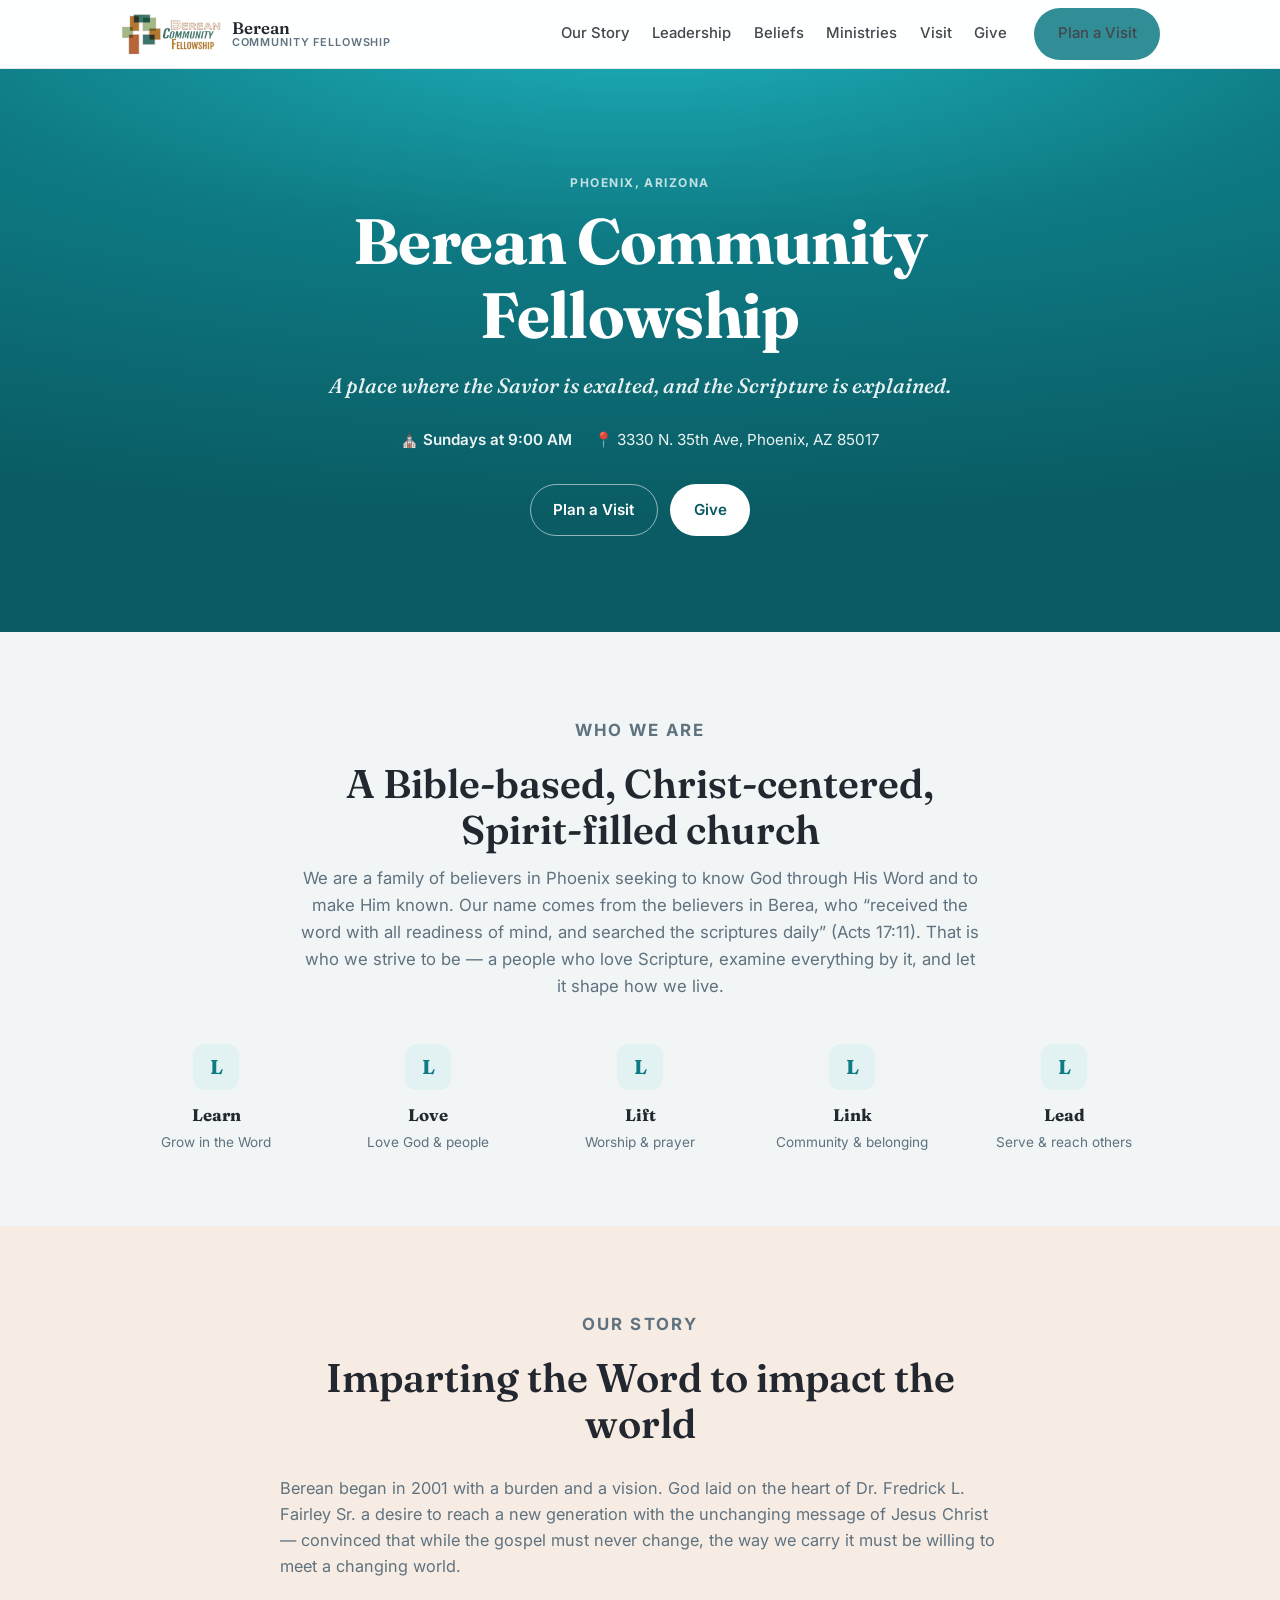
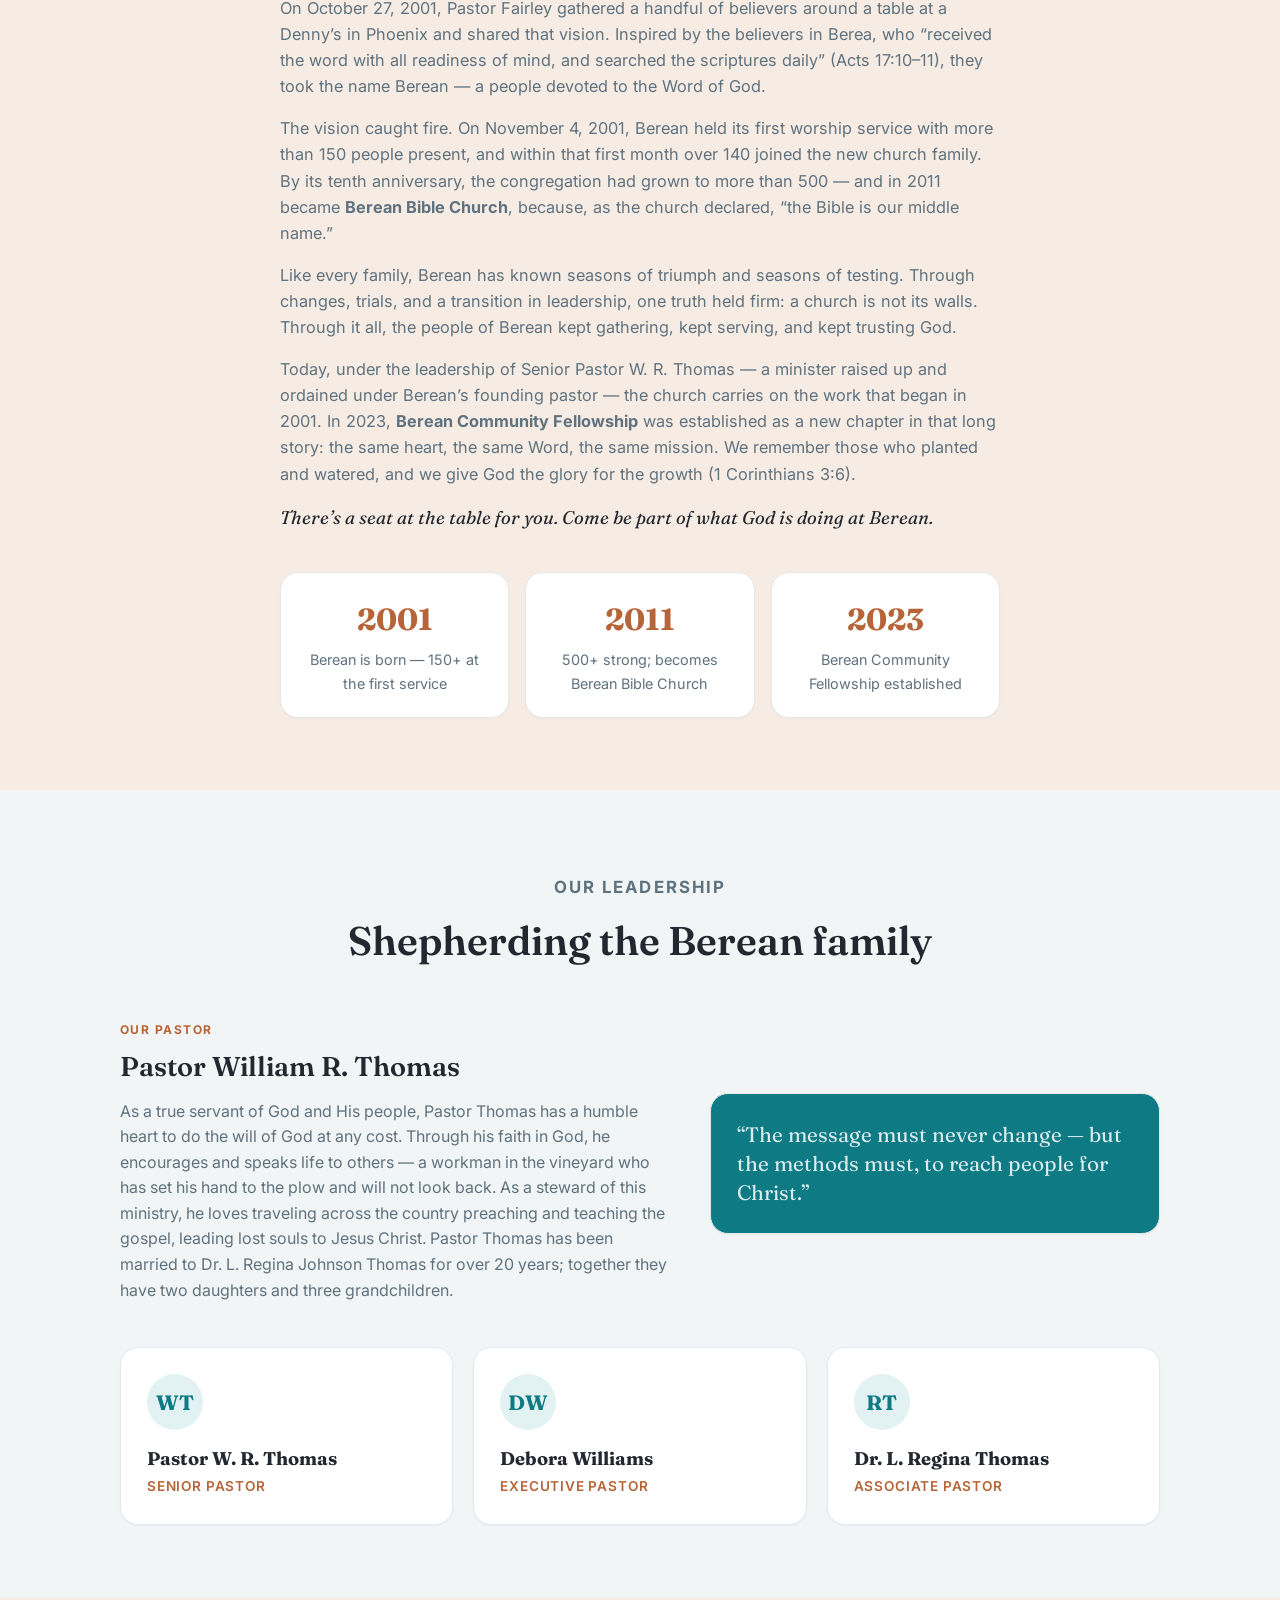
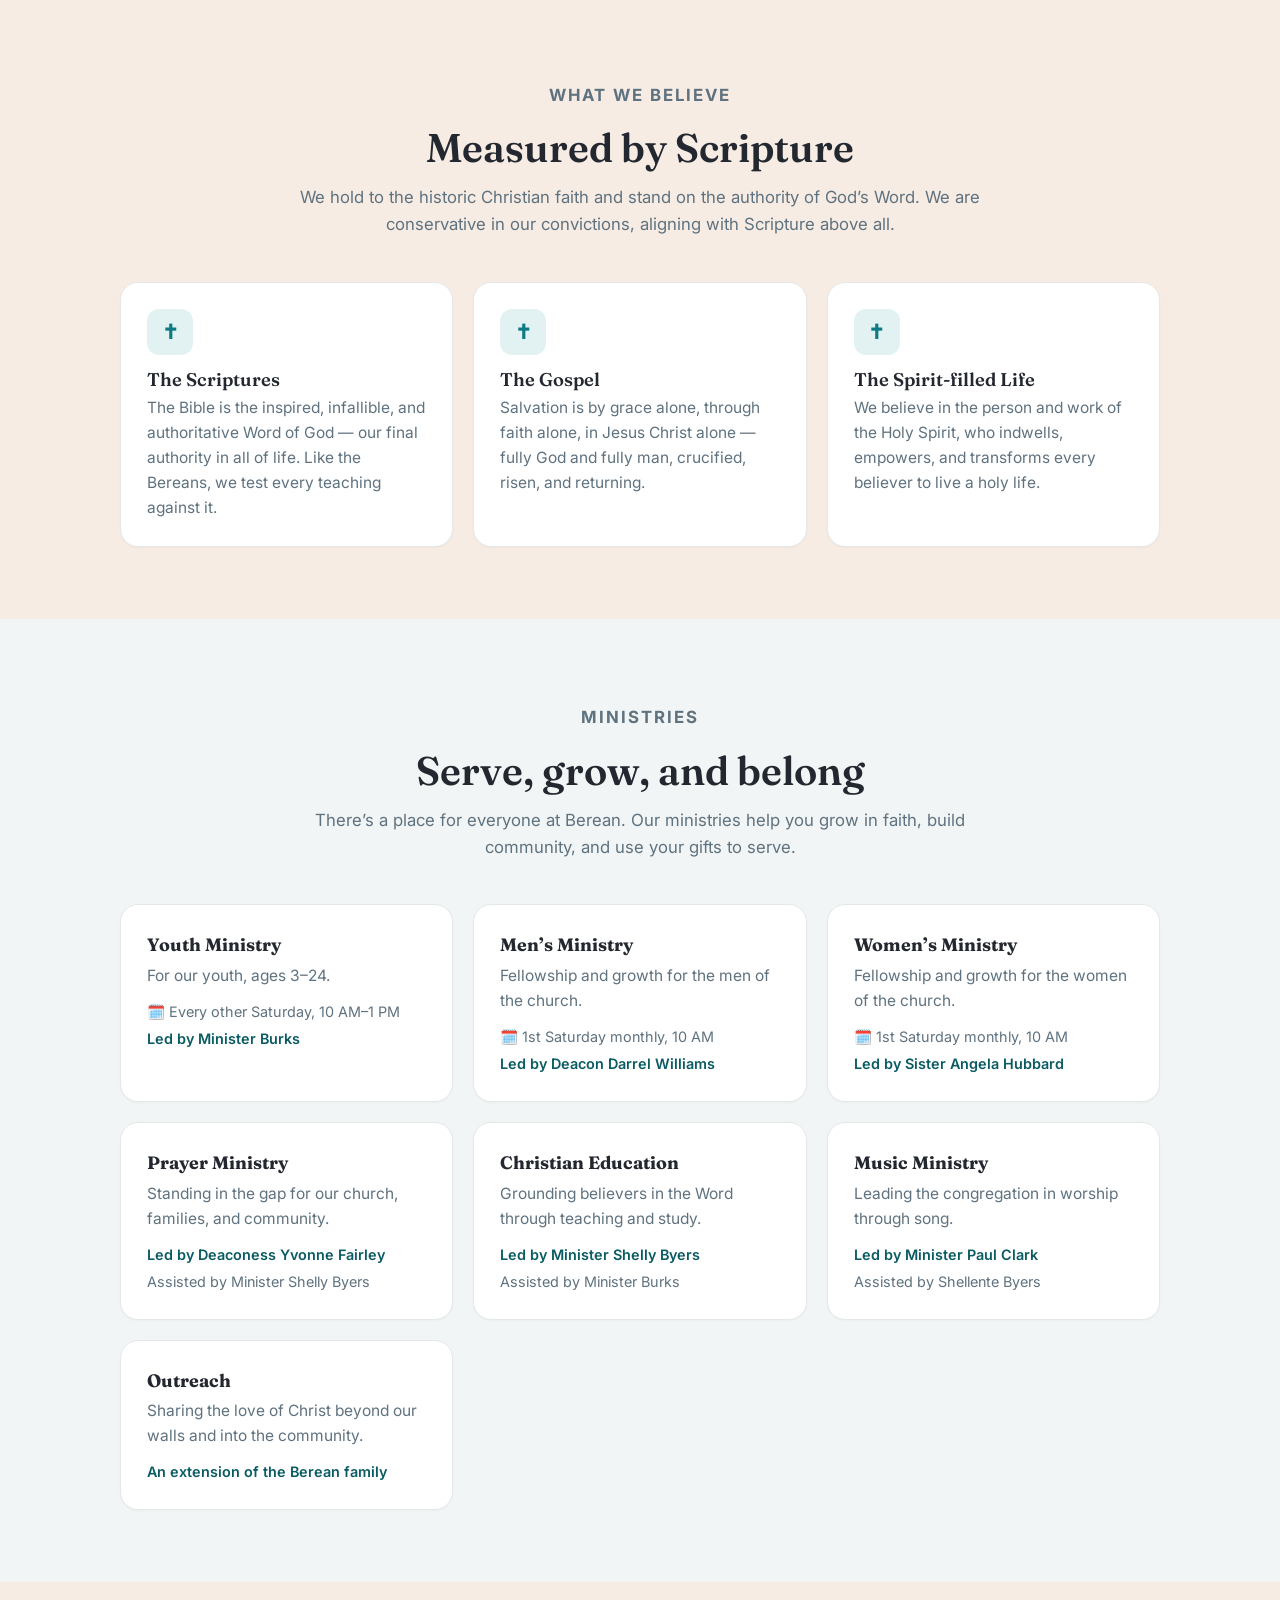
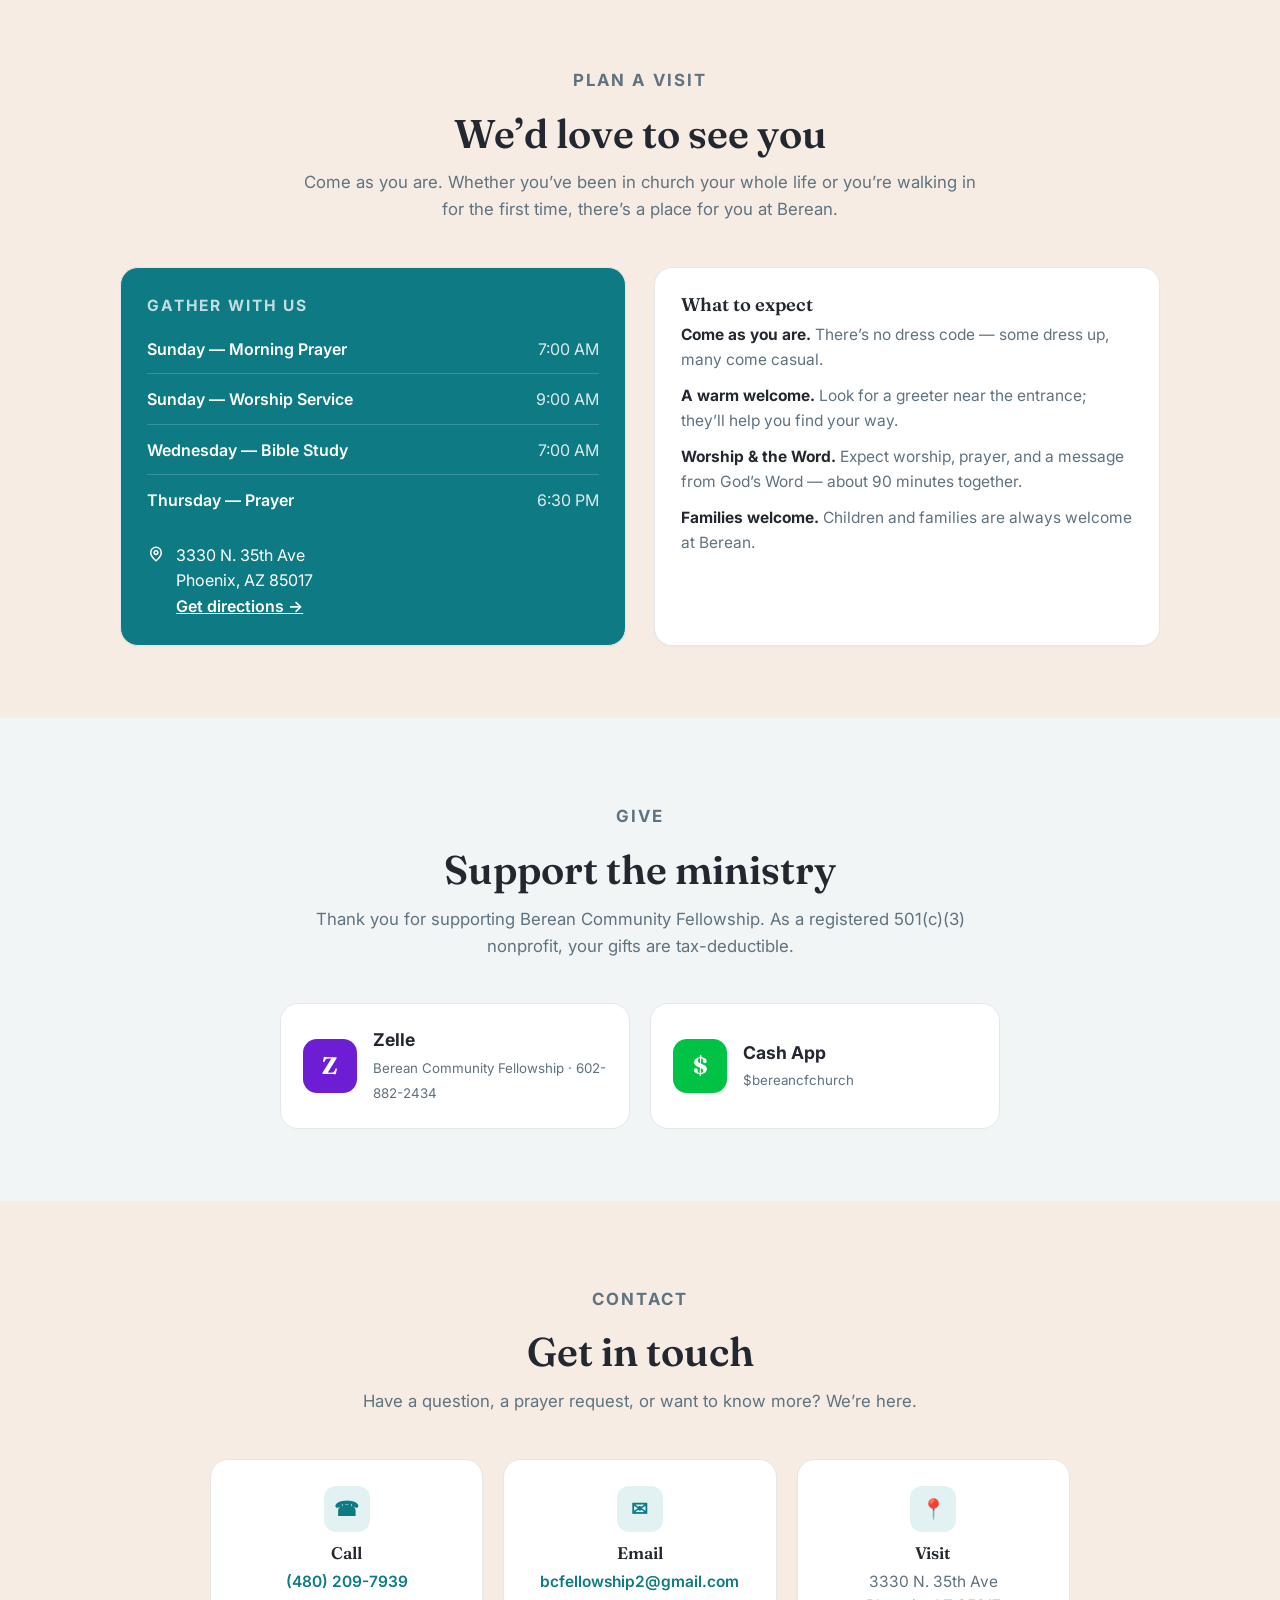
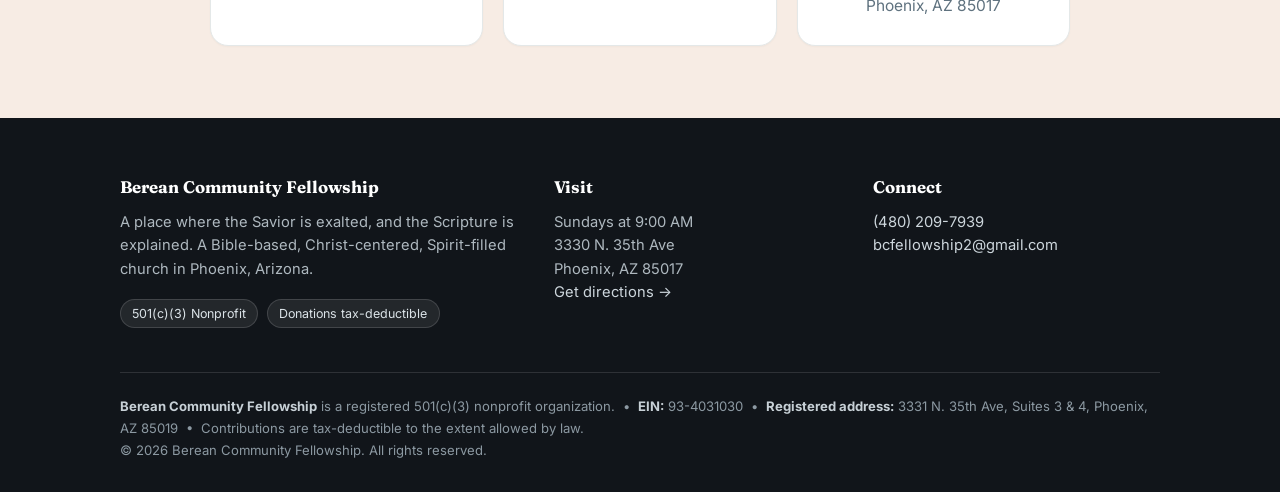
==== index.html @ b94c0850 "Rewrite Our Story: milestone-driven, invitational history (2001 founding, growth, name journey, 2023" ====
<!doctype html>
<html lang="en">
<head>
<meta charset="utf-8" />
<meta name="viewport" content="width=device-width, initial-scale=1" />
<title>Berean Community Fellowship | Phoenix, AZ</title>
<meta name="description" content="Berean Community Fellowship is a Bible-based, Christ-centered, Spirit-filled church in Phoenix, Arizona. Join us Sunday mornings at 9:00 AM — a place where the Savior is exalted and the Scripture is explained." />
<meta property="og:title" content="Berean Community Fellowship" />
<meta property="og:description" content="A Bible-based, Christ-centered, Spirit-filled church in Phoenix, Arizona. Sundays at 9:00 AM." />
<meta property="og:type" content="website" />
<meta property="og:url" content="https://bcfcphx.org/" />
<link rel="icon" href="assets/berean-logo.jpg" />
<link rel="apple-touch-icon" href="assets/berean-logo.jpg" />
<link rel="preconnect" href="https://fonts.googleapis.com" />
<link rel="preconnect" href="https://fonts.gstatic.com" crossorigin />
<link href="https://fonts.googleapis.com/css2?family=Fraunces:opsz,wght@9..144,500;9..144,600;9..144,700&family=Inter:wght@400;500;600;700&display=swap" rel="stylesheet" />
<style>
  :root{
    --bg:#f2f5f5; --surface:#fff; --fg:#23272f; --muted:#5f727f; --border:#e4e8e8;
    --brand:#0e7a84; --brand-strong:#0a5b63; --brand-bright:#1eb2bb; --brand-soft:#e2f2f3;
    --accent:#b76438; --accent-soft:#f7ece4;
    --serif:'Fraunces',Georgia,'Times New Roman',serif;
    --sans:'Inter',system-ui,-apple-system,Segoe UI,Roboto,Helvetica,Arial,sans-serif;
  }
  *{box-sizing:border-box}
  html{scroll-behavior:smooth}
  body{margin:0;font-family:var(--sans);color:var(--fg);background:var(--bg);line-height:1.6;-webkit-font-smoothing:antialiased}
  img{max-width:100%;display:block}
  a{color:inherit}
  h1,h2,h3{font-family:var(--serif);font-weight:600;line-height:1.15;margin:0}
  .wrap{max-width:1080px;margin:0 auto;padding:0 20px}
  .section{padding:72px 0}
  .eyebrow{font-size:.75rem;font-weight:700;letter-spacing:.12em;text-transform:uppercase;color:var(--accent)}
  .btn{display:inline-flex;align-items:center;gap:.5rem;border-radius:999px;padding:.8rem 1.4rem;font-weight:600;font-size:.95rem;text-decoration:none;border:1px solid transparent;transition:.15s;cursor:pointer}
  .btn-primary{background:var(--brand);color:#fff}
  .btn-primary:hover{background:var(--brand-strong)}
  .btn-ghost{background:transparent;color:#fff;border-color:rgba(255,255,255,.55)}
  .btn-ghost:hover{background:rgba(255,255,255,.12)}
  .btn-outline{background:var(--surface);color:var(--fg);border-color:var(--border)}
  .btn-outline:hover{border-color:var(--brand)}

  /* Header */
  header.nav{position:sticky;top:0;z-index:50;background:rgba(255,255,255,.92);backdrop-filter:blur(10px);border-bottom:1px solid var(--border)}
  .nav-inner{display:flex;align-items:center;justify-content:space-between;height:68px}
  .brand{display:flex;align-items:center;gap:.65rem;text-decoration:none}
  .brand img{height:42px;width:auto;border-radius:6px}
  .brand b{font-family:var(--serif);font-size:1.05rem;color:var(--fg);font-weight:600;line-height:1.1}
  .brand span{display:block;font-size:.68rem;letter-spacing:.08em;text-transform:uppercase;color:var(--muted);font-family:var(--sans);font-weight:600}
  nav.links{display:flex;align-items:center;gap:1.4rem}
  nav.links a{text-decoration:none;font-weight:500;font-size:.93rem;color:var(--fg);opacity:.85}
  nav.links a:hover{opacity:1;color:var(--brand)}
  .nav-cta{margin-left:.3rem}
  .burger{display:none;background:none;border:0;cursor:pointer;padding:8px}
  .burger span{display:block;width:22px;height:2px;background:var(--fg);margin:4px 0;border-radius:2px}

  /* Hero */
  .hero{position:relative;color:#fff;text-align:center;overflow:hidden;
    background:
      radial-gradient(130% 90% at 50% -10%, var(--brand-bright) 0%, var(--brand) 45%, var(--brand-strong) 100%);
  }
  .hero .wrap{padding-top:92px;padding-bottom:96px;position:relative;z-index:1}
  .hero h1{font-size:clamp(2.4rem,6vw,4rem);font-weight:700;letter-spacing:-.01em}
  .hero .tag{max-width:640px;margin:1.1rem auto 0;font-size:clamp(1.05rem,2.2vw,1.3rem);color:rgba(255,255,255,.9);font-family:var(--serif);font-weight:500;font-style:italic}
  .hero .meta{margin-top:1.6rem;display:flex;gap:1.4rem;justify-content:center;flex-wrap:wrap;font-size:.95rem;color:rgba(255,255,255,.92)}
  .hero .meta b{font-weight:600}
  .hero-actions{margin-top:2rem;display:flex;gap:.8rem;justify-content:center;flex-wrap:wrap}

  /* Cards / layout */
  .grid{display:grid;gap:20px}
  .center-head{text-align:center;max-width:680px;margin:0 auto 44px}
  .center-head h2{font-size:clamp(1.8rem,3.6vw,2.5rem);margin-top:.5rem}
  .center-head p{color:var(--muted);margin-top:.8rem;font-size:1.05rem}
  .card{background:var(--surface);border:1px solid var(--border);border-radius:18px;padding:26px;box-shadow:0 1px 2px rgba(0,0,0,.03)}
  .card h3{font-size:1.15rem;margin-bottom:.4rem}
  .card p{color:var(--muted);margin:0;font-size:.97rem}
  .icon{width:46px;height:46px;border-radius:12px;display:flex;align-items:center;justify-content:center;background:var(--brand-soft);color:var(--brand);font-family:var(--serif);font-weight:700;font-size:1.25rem;margin-bottom:14px}

  .values{grid-template-columns:repeat(5,1fr)}
  .value{text-align:center}
  .value .icon{margin:0 auto 12px}
  .value b{display:block;font-family:var(--serif);font-size:1.05rem}
  .value small{color:var(--muted);font-size:.85rem}

  .two{grid-template-columns:1.1fr .9fr;align-items:center;gap:40px}
  .soft{background:var(--accent-soft)}
  .brandbg{background:var(--brand);color:#fff}
  .brandbg .muted,.brandbg p{color:rgba(255,255,255,.85)}

  .believe{grid-template-columns:repeat(3,1fr)}
  .autogrid{grid-template-columns:repeat(auto-fit,minmax(250px,1fr))}

  /* Story */
  .prose p{color:var(--muted);font-size:1.02rem;margin:0 0 1rem}
  .prose p:last-child{margin-bottom:0}
  .story-wrap{max-width:760px;margin:0 auto}

  /* Leadership */
  .leader b{display:block;font-family:var(--serif);font-size:1.15rem;color:var(--fg)}
  .leader .role{color:var(--accent);font-weight:600;font-size:.85rem;text-transform:uppercase;letter-spacing:.06em;margin-top:.15rem}
  .lead-avatar{width:56px;height:56px;border-radius:50%;background:var(--brand-soft);color:var(--brand);display:flex;align-items:center;justify-content:center;font-family:var(--serif);font-weight:700;font-size:1.3rem;margin-bottom:14px}

  /* Ministries */
  .min b{display:block;font-family:var(--serif);font-size:1.12rem;margin-bottom:.25rem}
  .min .meta{color:var(--muted);font-size:.9rem;margin-top:.7rem;display:flex;flex-direction:column;gap:.25rem}
  .min .meta span{display:flex;gap:.45rem;align-items:flex-start}
  .min .lead{font-weight:600;color:var(--brand-strong)}

  /* Schedule */
  .sched{display:flex;flex-direction:column;gap:.1rem;margin-top:.4rem}
  .sched .row{display:flex;justify-content:space-between;gap:1rem;padding:.7rem 0;border-bottom:1px solid rgba(255,255,255,.18)}
  .sched .row:last-child{border-bottom:0}
  .sched .d{font-weight:600}
  .sched .t{color:rgba(255,255,255,.85)}

  .visit-grid{grid-template-columns:1fr 1fr;gap:28px}
  .infoline{display:flex;gap:.7rem;align-items:flex-start;margin-top:.9rem}
  .infoline svg{flex:0 0 auto;margin-top:2px}
  .give-grid{grid-template-columns:1fr 1fr;gap:20px;max-width:720px;margin:0 auto}
  .give{display:flex;align-items:center;gap:16px;text-decoration:none;background:var(--surface);border:1px solid var(--border);border-radius:18px;padding:22px;transition:.15s}
  .give:hover{border-color:var(--brand);transform:translateY(-1px)}
  .give .badge{width:54px;height:54px;border-radius:14px;display:flex;align-items:center;justify-content:center;color:#fff;font-weight:700;font-size:1.5rem;flex:0 0 auto;font-family:var(--serif)}
  .give b{display:block;font-size:1.1rem}
  .give small{color:var(--muted)}

  /* Footer */
  footer{background:#11151a;color:#cdd6dc;padding:56px 0 30px;font-size:.92rem}
  footer .cols{display:grid;grid-template-columns:1.4fr 1fr 1fr;gap:32px}
  footer h4{font-family:var(--serif);color:#fff;font-size:1.05rem;margin:0 0 .6rem}
  footer a{color:#cdd6dc;text-decoration:none}
  footer a:hover{color:#fff}
  .legal{margin-top:40px;padding-top:22px;border-top:1px solid rgba(255,255,255,.12);color:#8c99a2;font-size:.82rem;line-height:1.7}
  .legal b{color:#c7d0d6}
  .pill{display:inline-block;background:rgba(255,255,255,.08);border:1px solid rgba(255,255,255,.14);border-radius:999px;padding:.25rem .7rem;font-size:.78rem;color:#dbe3e8;margin:.2rem .3rem .2rem 0}

  @media(max-width:860px){
    .values{grid-template-columns:repeat(2,1fr)}
    .two,.visit-grid,.believe,.give-grid,footer .cols{grid-template-columns:1fr}
    nav.links{position:fixed;inset:68px 0 auto 0;background:#fff;border-bottom:1px solid var(--border);flex-direction:column;align-items:flex-start;gap:0;padding:8px 20px 16px;display:none}
    nav.links.open{display:flex}
    nav.links a{padding:12px 0;width:100%;border-bottom:1px solid var(--border)}
    .nav-cta{display:none}
    .burger{display:block}
  }
</style>
</head>
<body>

<header class="nav">
  <div class="wrap nav-inner">
    <a class="brand" href="#top">
      <img src="assets/berean-logo.jpg" alt="Berean Community Fellowship logo" />
      <b>Berean<span>Community Fellowship</span></b>
    </a>
    <nav class="links" id="menu">
      <a href="#story">Our Story</a>
      <a href="#leadership">Leadership</a>
      <a href="#believe">Beliefs</a>
      <a href="#ministries">Ministries</a>
      <a href="#visit">Visit</a>
      <a href="#give">Give</a>
      <a class="btn btn-primary nav-cta" href="#visit">Plan a Visit</a>
    </nav>
    <button class="burger" id="burger" aria-label="Menu"><span></span><span></span><span></span></button>
  </div>
</header>

<a id="top"></a>
<section class="hero">
  <div class="wrap">
    <p class="eyebrow" style="color:rgba(255,255,255,.75)">Phoenix, Arizona</p>
    <h1>Berean Community<br/>Fellowship</h1>
    <p class="tag">A place where the Savior is exalted, and the Scripture is explained.</p>
    <div class="meta">
      <span>⛪ <b>Sundays at 9:00 AM</b></span>
      <span>📍 3330 N. 35th Ave, Phoenix, AZ 85017</span>
    </div>
    <div class="hero-actions">
      <a class="btn btn-ghost" href="#visit">Plan a Visit</a>
      <a class="btn btn-primary" href="#give" style="background:#fff;color:var(--brand-strong)">Give</a>
    </div>
  </div>
</section>

<!-- About -->
<section class="section" id="about">
  <div class="wrap">
    <div class="center-head">
      <p class="eyebrow">Who We Are</p>
      <h2>A Bible-based, Christ-centered,<br/>Spirit-filled church</h2>
      <p>We are a family of believers in Phoenix seeking to know God through His Word and to make Him known. Our name comes from the believers in Berea, who &ldquo;received the word with all readiness of mind, and searched the scriptures daily&rdquo; (Acts 17:11). That is who we strive to be — a people who love Scripture, examine everything by it, and let it shape how we live.</p>
    </div>
    <div class="grid values">
      <div class="value"><div class="icon">L</div><b>Learn</b><small>Grow in the Word</small></div>
      <div class="value"><div class="icon">L</div><b>Love</b><small>Love God &amp; people</small></div>
      <div class="value"><div class="icon">L</div><b>Lift</b><small>Worship &amp; prayer</small></div>
      <div class="value"><div class="icon">L</div><b>Link</b><small>Community &amp; belonging</small></div>
      <div class="value"><div class="icon">L</div><b>Lead</b><small>Serve &amp; reach others</small></div>
    </div>
  </div>
</section>

<!-- Our Story -->
<section class="section soft" id="story">
  <div class="wrap story-wrap">
    <div class="center-head" style="margin-bottom:28px">
      <p class="eyebrow">Our Story</p>
      <h2>Imparting the Word to impact the world</h2>
    </div>
    <div class="prose">
      <p>Berean began in 2001 with a burden and a vision. God laid on the heart of Dr. Fredrick L. Fairley Sr. a desire to reach a new generation with the unchanging message of Jesus Christ — convinced that while the gospel must never change, the way we carry it must be willing to meet a changing world.</p>
      <p>On October 27, 2001, Pastor Fairley gathered a handful of believers around a table at a Denny&rsquo;s in Phoenix and shared that vision. Inspired by the believers in Berea, who &ldquo;received the word with all readiness of mind, and searched the scriptures daily&rdquo; (Acts 17:10–11), they took the name Berean — a people devoted to the Word of God.</p>
      <p>The vision caught fire. On November 4, 2001, Berean held its first worship service with more than 150 people present, and within that first month over 140 joined the new church family. By its tenth anniversary, the congregation had grown to more than 500 — and in 2011 became <strong>Berean Bible Church</strong>, because, as the church declared, &ldquo;the Bible is our middle name.&rdquo;</p>
      <p>Like every family, Berean has known seasons of triumph and seasons of testing. Through changes, trials, and a transition in leadership, one truth held firm: a church is not its walls. Through it all, the people of Berean kept gathering, kept serving, and kept trusting God.</p>
      <p>Today, under the leadership of Senior Pastor W. R. Thomas — a minister raised up and ordained under Berean&rsquo;s founding pastor — the church carries on the work that began in 2001. In 2023, <strong>Berean Community Fellowship</strong> was established as a new chapter in that long story: the same heart, the same Word, the same mission. We remember those who planted and watered, and we give God the glory for the growth (1 Corinthians 3:6).</p>
      <p style="color:var(--fg);font-family:var(--serif);font-size:1.15rem;font-style:italic">There&rsquo;s a seat at the table for you. Come be part of what God is doing at Berean.</p>
    </div>

    <!-- Milestones -->
    <div class="grid" style="grid-template-columns:repeat(3,1fr);gap:16px;margin-top:40px">
      <div class="card" style="text-align:center;padding:22px">
        <div style="font-family:var(--serif);font-size:1.9rem;font-weight:700;color:var(--accent)">2001</div>
        <p style="margin-top:.3rem;font-size:.9rem">Berean is born — 150+ at the first service</p>
      </div>
      <div class="card" style="text-align:center;padding:22px">
        <div style="font-family:var(--serif);font-size:1.9rem;font-weight:700;color:var(--accent)">2011</div>
        <p style="margin-top:.3rem;font-size:.9rem">500+ strong; becomes Berean Bible Church</p>
      </div>
      <div class="card" style="text-align:center;padding:22px">
        <div style="font-family:var(--serif);font-size:1.9rem;font-weight:700;color:var(--accent)">2023</div>
        <p style="margin-top:.3rem;font-size:.9rem">Berean Community Fellowship established</p>
      </div>
    </div>
  </div>
</section>

<!-- Leadership -->
<section class="section" id="leadership">
  <div class="wrap">
    <div class="center-head">
      <p class="eyebrow">Our Leadership</p>
      <h2>Shepherding the Berean family</h2>
    </div>

    <!-- Pastor -->
    <div class="grid two" style="margin-bottom:28px">
      <div>
        <p class="eyebrow">Our Pastor</p>
        <h3 style="font-size:1.7rem;margin:.4rem 0 .8rem">Pastor William R. Thomas</h3>
        <p style="color:var(--muted)">As a true servant of God and His people, Pastor Thomas has a humble heart to do the will of God at any cost. Through his faith in God, he encourages and speaks life to others — a workman in the vineyard who has set his hand to the plow and will not look back. As a steward of this ministry, he loves traveling across the country preaching and teaching the gospel, leading lost souls to Jesus Christ. Pastor Thomas has been married to Dr. L. Regina Johnson Thomas for over 20 years; together they have two daughters and three grandchildren.</p>
      </div>
      <div class="card brandbg">
        <p style="font-family:var(--serif);font-size:1.3rem;line-height:1.4;margin:0">&ldquo;The message must never change — but the methods must, to reach people for Christ.&rdquo;</p>
      </div>
    </div>

    <!-- Leadership team -->
    <div class="grid autogrid">
      <div class="card leader"><div class="lead-avatar">WT</div><b>Pastor W. R. Thomas</b><div class="role">Senior Pastor</div></div>
      <div class="card leader"><div class="lead-avatar">DW</div><b>Debora Williams</b><div class="role">Executive Pastor</div></div>
      <div class="card leader"><div class="lead-avatar">RT</div><b>Dr. L. Regina Thomas</b><div class="role">Associate Pastor</div></div>
    </div>
  </div>
</section>

<!-- Believe -->
<section class="section soft" id="believe">
  <div class="wrap">
    <div class="center-head">
      <p class="eyebrow">What We Believe</p>
      <h2>Measured by Scripture</h2>
      <p>We hold to the historic Christian faith and stand on the authority of God&rsquo;s Word. We are conservative in our convictions, aligning with Scripture above all.</p>
    </div>
    <div class="grid believe">
      <div class="card"><div class="icon">✝</div><h3>The Scriptures</h3><p>The Bible is the inspired, infallible, and authoritative Word of God — our final authority in all of life. Like the Bereans, we test every teaching against it.</p></div>
      <div class="card"><div class="icon">✝</div><h3>The Gospel</h3><p>Salvation is by grace alone, through faith alone, in Jesus Christ alone — fully God and fully man, crucified, risen, and returning.</p></div>
      <div class="card"><div class="icon">✝</div><h3>The Spirit-filled Life</h3><p>We believe in the person and work of the Holy Spirit, who indwells, empowers, and transforms every believer to live a holy life.</p></div>
    </div>
  </div>
</section>

<!-- Ministries -->
<section class="section" id="ministries">
  <div class="wrap">
    <div class="center-head">
      <p class="eyebrow">Ministries</p>
      <h2>Serve, grow, and belong</h2>
      <p>There&rsquo;s a place for everyone at Berean. Our ministries help you grow in faith, build community, and use your gifts to serve.</p>
    </div>
    <div class="grid autogrid">
      <div class="card min">
        <b>Youth Ministry</b>
        <p>For our youth, ages 3–24.</p>
        <div class="meta">
          <span>🗓️ Every other Saturday, 10 AM–1 PM</span>
          <span class="lead">Led by Minister Burks</span>
        </div>
      </div>
      <div class="card min">
        <b>Men&rsquo;s Ministry</b>
        <p>Fellowship and growth for the men of the church.</p>
        <div class="meta">
          <span>🗓️ 1st Saturday monthly, 10 AM</span>
          <span class="lead">Led by Deacon Darrel Williams</span>
        </div>
      </div>
      <div class="card min">
        <b>Women&rsquo;s Ministry</b>
        <p>Fellowship and growth for the women of the church.</p>
        <div class="meta">
          <span>🗓️ 1st Saturday monthly, 10 AM</span>
          <span class="lead">Led by Sister Angela Hubbard</span>
        </div>
      </div>
      <div class="card min">
        <b>Prayer Ministry</b>
        <p>Standing in the gap for our church, families, and community.</p>
        <div class="meta">
          <span class="lead">Led by Deaconess Yvonne Fairley</span>
          <span>Assisted by Minister Shelly Byers</span>
        </div>
      </div>
      <div class="card min">
        <b>Christian Education</b>
        <p>Grounding believers in the Word through teaching and study.</p>
        <div class="meta">
          <span class="lead">Led by Minister Shelly Byers</span>
          <span>Assisted by Minister Burks</span>
        </div>
      </div>
      <div class="card min">
        <b>Music Ministry</b>
        <p>Leading the congregation in worship through song.</p>
        <div class="meta">
          <span class="lead">Led by Minister Paul Clark</span>
          <span>Assisted by Shellente Byers</span>
        </div>
      </div>
      <div class="card min">
        <b>Outreach</b>
        <p>Sharing the love of Christ beyond our walls and into the community.</p>
        <div class="meta">
          <span class="lead">An extension of the Berean family</span>
        </div>
      </div>
    </div>
  </div>
</section>

<!-- Visit -->
<section class="section soft" id="visit">
  <div class="wrap">
    <div class="center-head">
      <p class="eyebrow">Plan a Visit</p>
      <h2>We&rsquo;d love to see you</h2>
      <p>Come as you are. Whether you&rsquo;ve been in church your whole life or you&rsquo;re walking in for the first time, there&rsquo;s a place for you at Berean.</p>
    </div>
    <div class="grid visit-grid">
      <div class="card brandbg">
        <p class="eyebrow" style="color:rgba(255,255,255,.75)">Gather With Us</p>
        <div class="sched">
          <div class="row"><span class="d">Sunday — Morning Prayer</span><span class="t">7:00 AM</span></div>
          <div class="row"><span class="d">Sunday — Worship Service</span><span class="t">9:00 AM</span></div>
          <div class="row"><span class="d">Wednesday — Bible Study</span><span class="t">7:00 AM</span></div>
          <div class="row"><span class="d">Thursday — Prayer</span><span class="t">6:30 PM</span></div>
        </div>
        <div class="infoline" style="margin-top:1.1rem">
          <svg width="18" height="18" viewBox="0 0 24 24" fill="none" stroke="#fff" stroke-width="2"><path d="M12 21s-7-5.5-7-11a7 7 0 1 1 14 0c0 5.5-7 11-7 11z"/><circle cx="12" cy="10" r="2.5"/></svg>
          <div>3330 N. 35th Ave<br/>Phoenix, AZ 85017<br/>
            <a href="https://maps.google.com/?q=3330+N+35th+Ave+Phoenix+AZ+85017" target="_blank" rel="noopener" style="color:#fff;font-weight:600;text-decoration:underline">Get directions →</a>
          </div>
        </div>
      </div>
      <div class="card">
        <h3>What to expect</h3>
        <p style="margin-top:.5rem"><b style="color:var(--fg)">Come as you are.</b> There&rsquo;s no dress code — some dress up, many come casual.</p>
        <p style="margin-top:.7rem"><b style="color:var(--fg)">A warm welcome.</b> Look for a greeter near the entrance; they&rsquo;ll help you find your way.</p>
        <p style="margin-top:.7rem"><b style="color:var(--fg)">Worship &amp; the Word.</b> Expect worship, prayer, and a message from God&rsquo;s Word — about 90 minutes together.</p>
        <p style="margin-top:.7rem"><b style="color:var(--fg)">Families welcome.</b> Children and families are always welcome at Berean.</p>
      </div>
    </div>
  </div>
</section>

<!-- Give -->
<section class="section" id="give">
  <div class="wrap">
    <div class="center-head">
      <p class="eyebrow">Give</p>
      <h2>Support the ministry</h2>
      <p>Thank you for supporting Berean Community Fellowship. As a registered 501(c)(3) nonprofit, your gifts are tax-deductible.</p>
    </div>
    <div class="grid give-grid">
      <a class="give" href="https://enroll.zellepay.com/qr-codes/?data=eyJuYW1lIjoiQkVSRUFOIENPTU1VTklUWSBGRUxMT1dTSElQIiwidG9rZW4iOiI2MDItODgyLTI0MzQiLCJhY3Rpb24iOiJwYXltZW50In0=" target="_blank" rel="noopener">
        <span class="badge" style="background:#6D1ED4">Z</span>
        <span><b>Zelle</b><small>Berean Community Fellowship · 602-882-2434</small></span>
      </a>
      <a class="give" href="https://cash.app/$bereancfchurch" target="_blank" rel="noopener">
        <span class="badge" style="background:#00C244">$</span>
        <span><b>Cash App</b><small>$bereancfchurch</small></span>
      </a>
    </div>
  </div>
</section>

<!-- Contact -->
<section class="section soft" id="contact">
  <div class="wrap">
    <div class="center-head">
      <p class="eyebrow">Contact</p>
      <h2>Get in touch</h2>
      <p>Have a question, a prayer request, or want to know more? We&rsquo;re here.</p>
    </div>
    <div class="grid" style="grid-template-columns:repeat(3,1fr);max-width:860px;margin:0 auto">
      <div class="card" style="text-align:center">
        <div class="icon" style="margin:0 auto 12px">☎</div>
        <h3 style="font-size:1.05rem">Call</h3>
        <p><a href="tel:+14802097939" style="color:var(--brand);text-decoration:none;font-weight:600">(480) 209-7939</a></p>
      </div>
      <div class="card" style="text-align:center">
        <div class="icon" style="margin:0 auto 12px">✉</div>
        <h3 style="font-size:1.05rem">Email</h3>
        <p><a href="mailto:bcfellowship2@gmail.com" style="color:var(--brand);text-decoration:none;font-weight:600">bcfellowship2@gmail.com</a></p>
      </div>
      <div class="card" style="text-align:center">
        <div class="icon" style="margin:0 auto 12px">📍</div>
        <h3 style="font-size:1.05rem">Visit</h3>
        <p>3330 N. 35th Ave<br/>Phoenix, AZ 85017</p>
      </div>
    </div>
  </div>
</section>

<footer>
  <div class="wrap">
    <div class="cols">
      <div>
        <h4>Berean Community Fellowship</h4>
        <p style="margin:.2rem 0 0;color:#aeb8bf">A place where the Savior is exalted, and the Scripture is explained. A Bible-based, Christ-centered, Spirit-filled church in Phoenix, Arizona.</p>
        <div style="margin-top:14px">
          <span class="pill">501(c)(3) Nonprofit</span>
          <span class="pill">Donations tax-deductible</span>
        </div>
      </div>
      <div>
        <h4>Visit</h4>
        <p style="margin:.2rem 0 0;color:#aeb8bf">Sundays at 9:00 AM<br/>3330 N. 35th Ave<br/>Phoenix, AZ 85017<br/>
          <a href="https://maps.google.com/?q=3330+N+35th+Ave+Phoenix+AZ+85017" target="_blank" rel="noopener">Get directions →</a>
        </p>
      </div>
      <div>
        <h4>Connect</h4>
        <p style="margin:.2rem 0 0;color:#aeb8bf">
          <a href="tel:+14802097939">(480) 209-7939</a><br/>
          <a href="mailto:bcfellowship2@gmail.com">bcfellowship2@gmail.com</a>
        </p>
      </div>
    </div>
    <div class="legal">
      <b>Berean Community Fellowship</b> is a registered 501(c)(3) nonprofit organization. &nbsp;•&nbsp;
      <b>EIN:</b> 93-4031030 &nbsp;•&nbsp;
      <b>Registered address:</b> 3331 N. 35th Ave, Suites 3 &amp; 4, Phoenix, AZ 85019 &nbsp;•&nbsp;
      Contributions are tax-deductible to the extent allowed by law.<br/>
      © <span id="yr"></span> Berean Community Fellowship. All rights reserved.
    </div>
  </div>
</footer>

<script>
  document.getElementById('yr').textContent = new Date().getFullYear();
  var burger = document.getElementById('burger'), menu = document.getElementById('menu');
  burger.addEventListener('click', function(){ menu.classList.toggle('open'); });
  menu.addEventListener('click', function(e){ if(e.target.tagName==='A') menu.classList.remove('open'); });
</script>
</body>
</html>
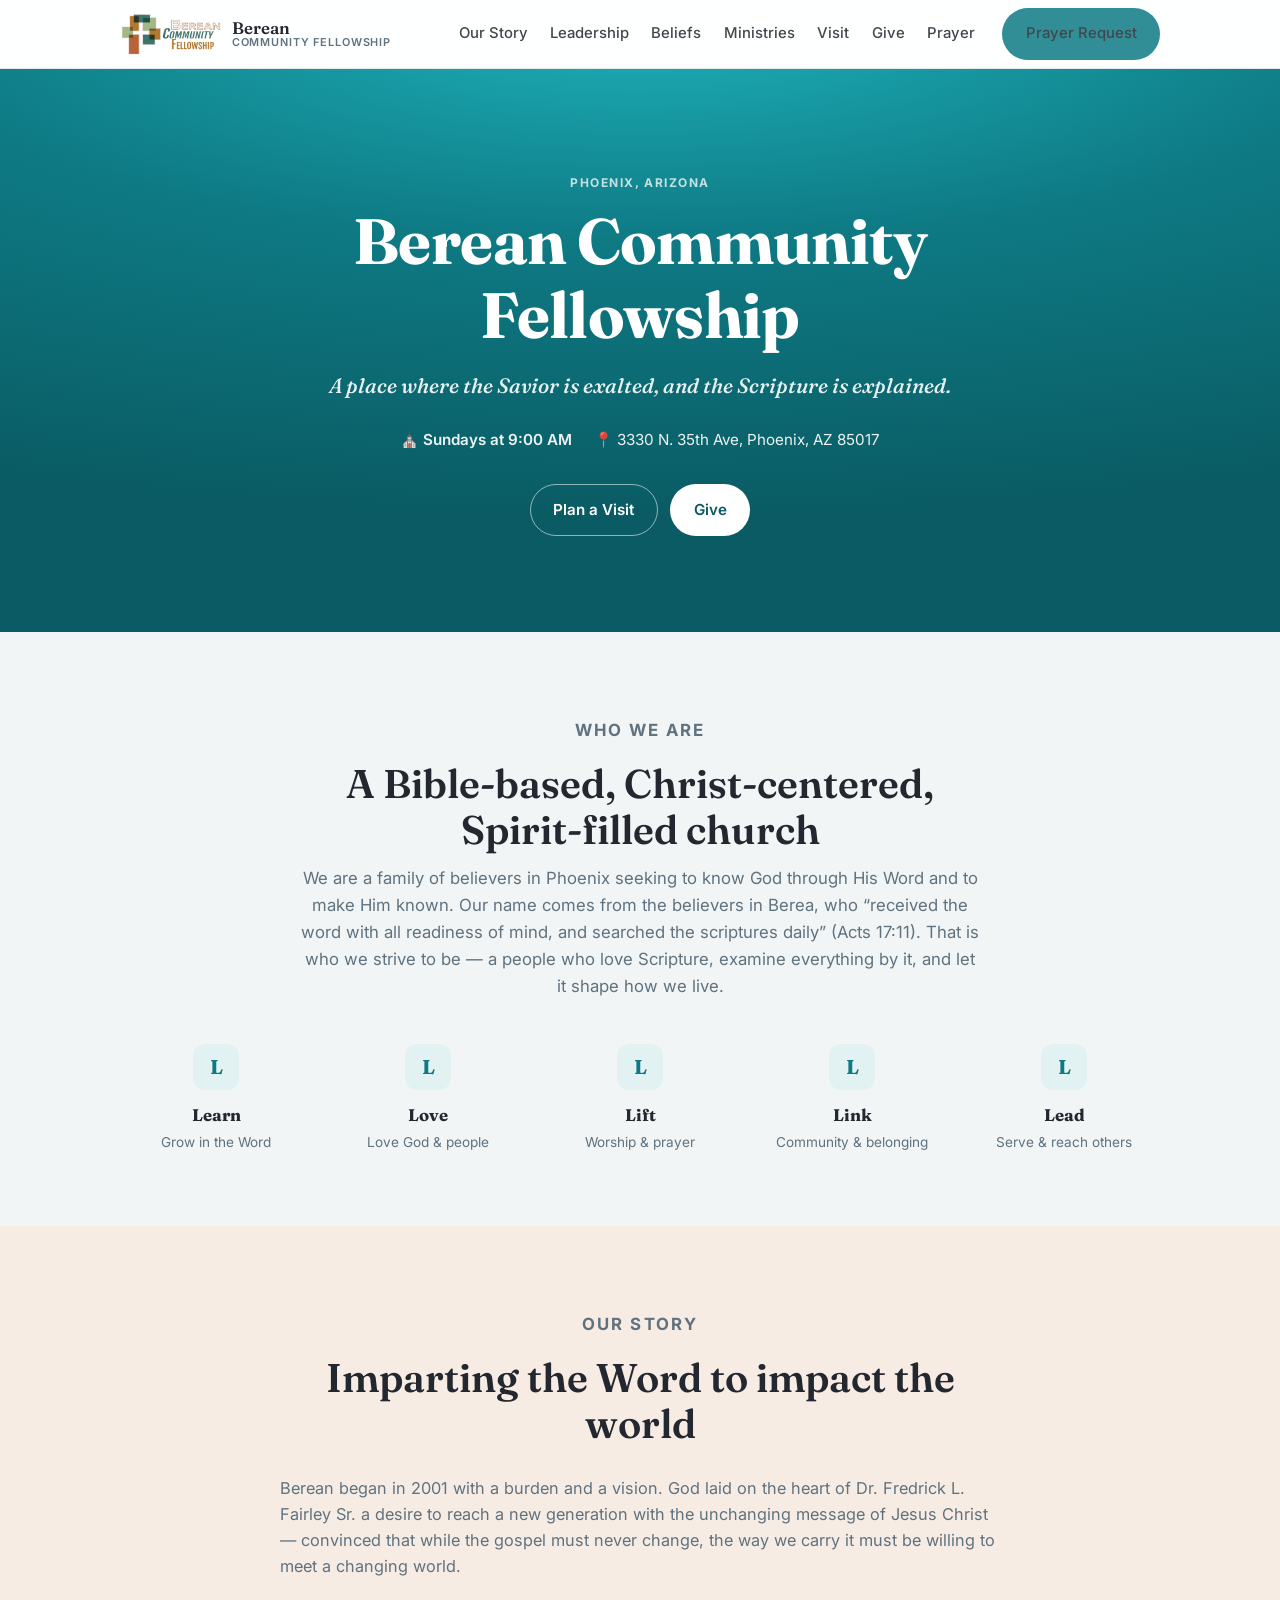
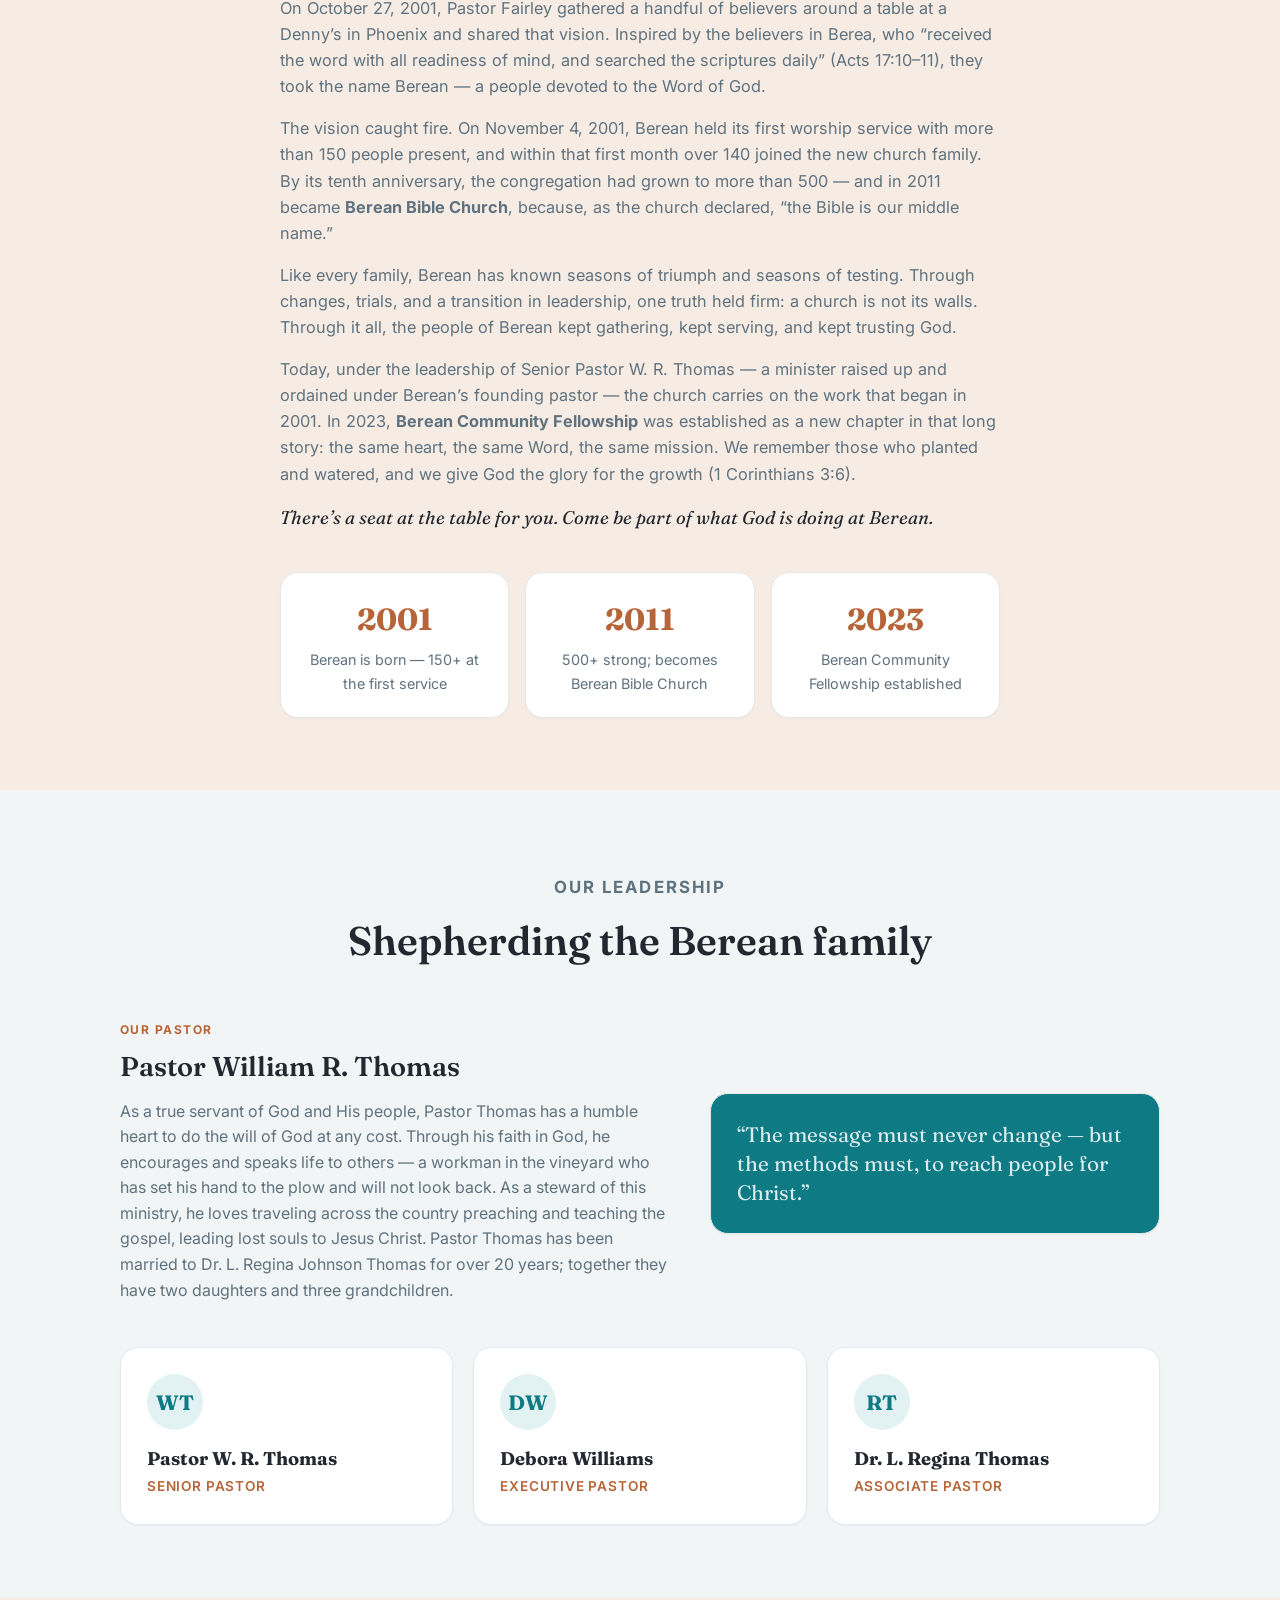
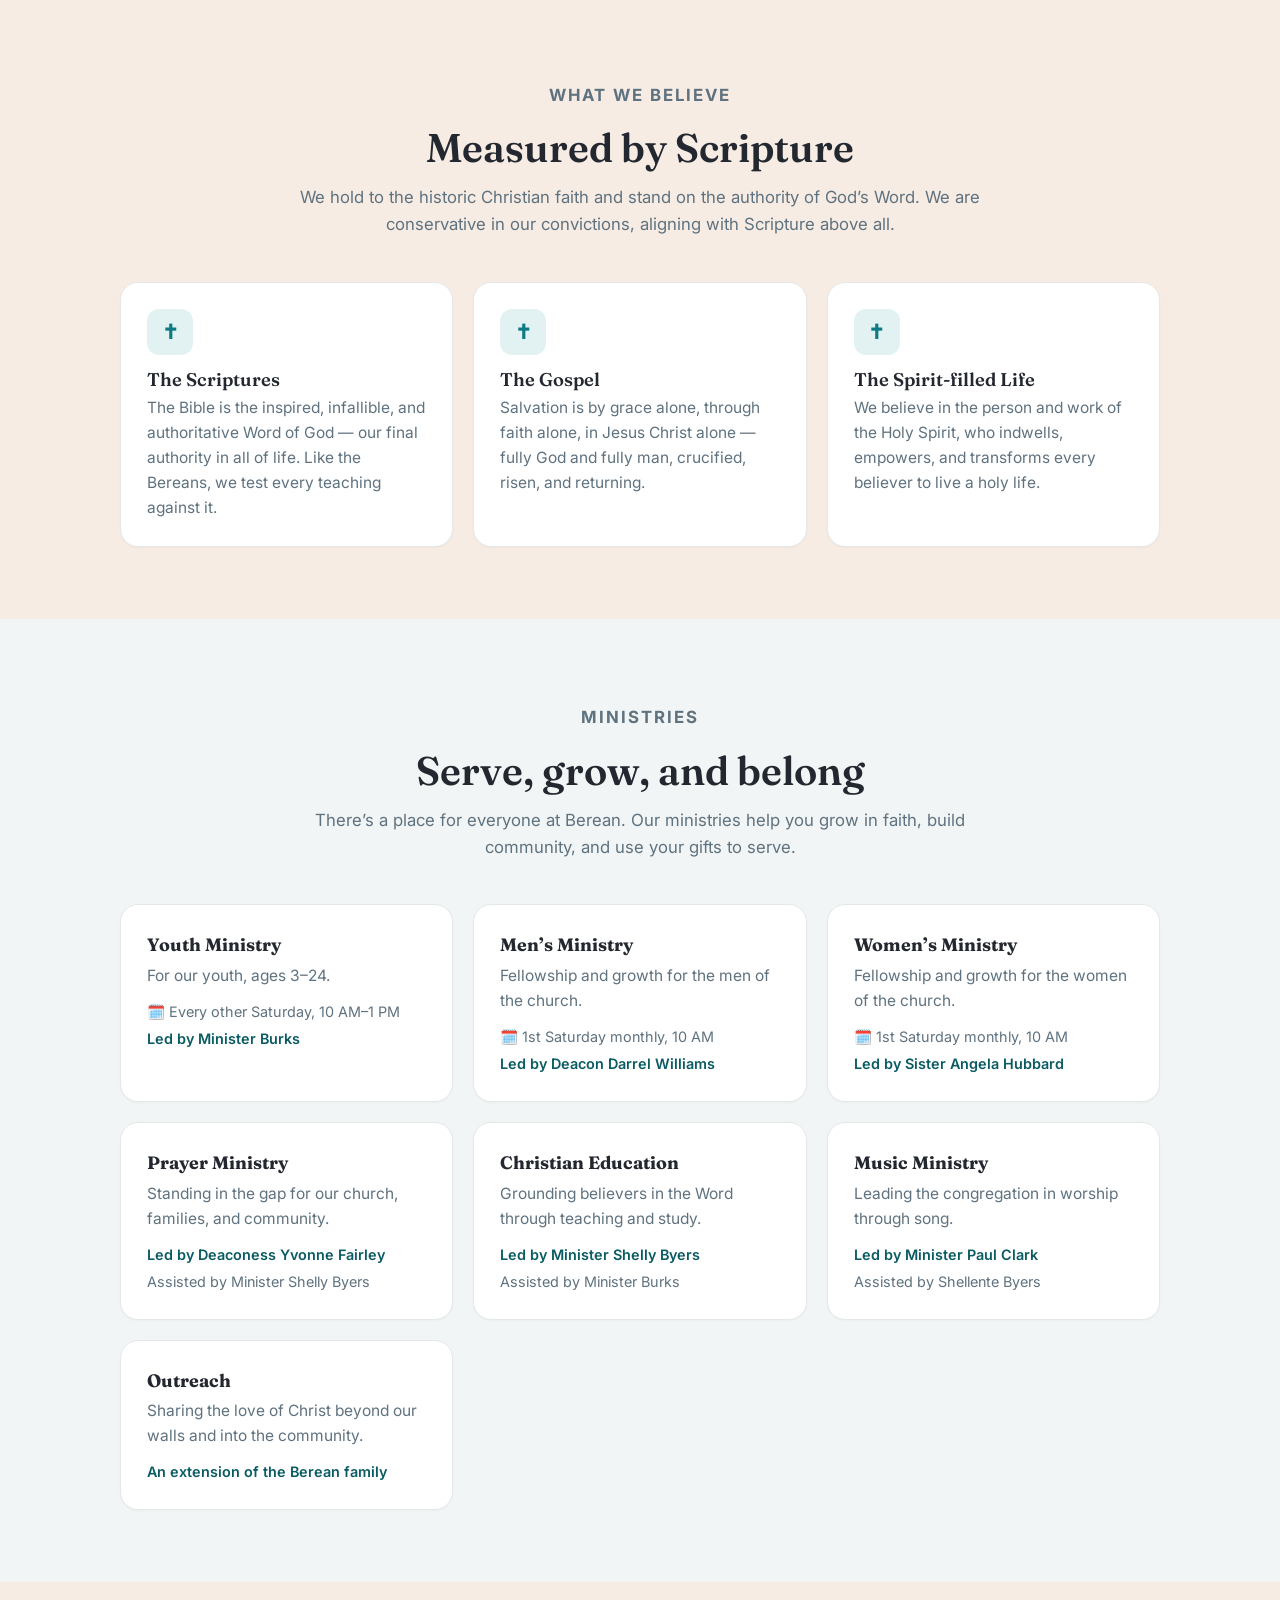
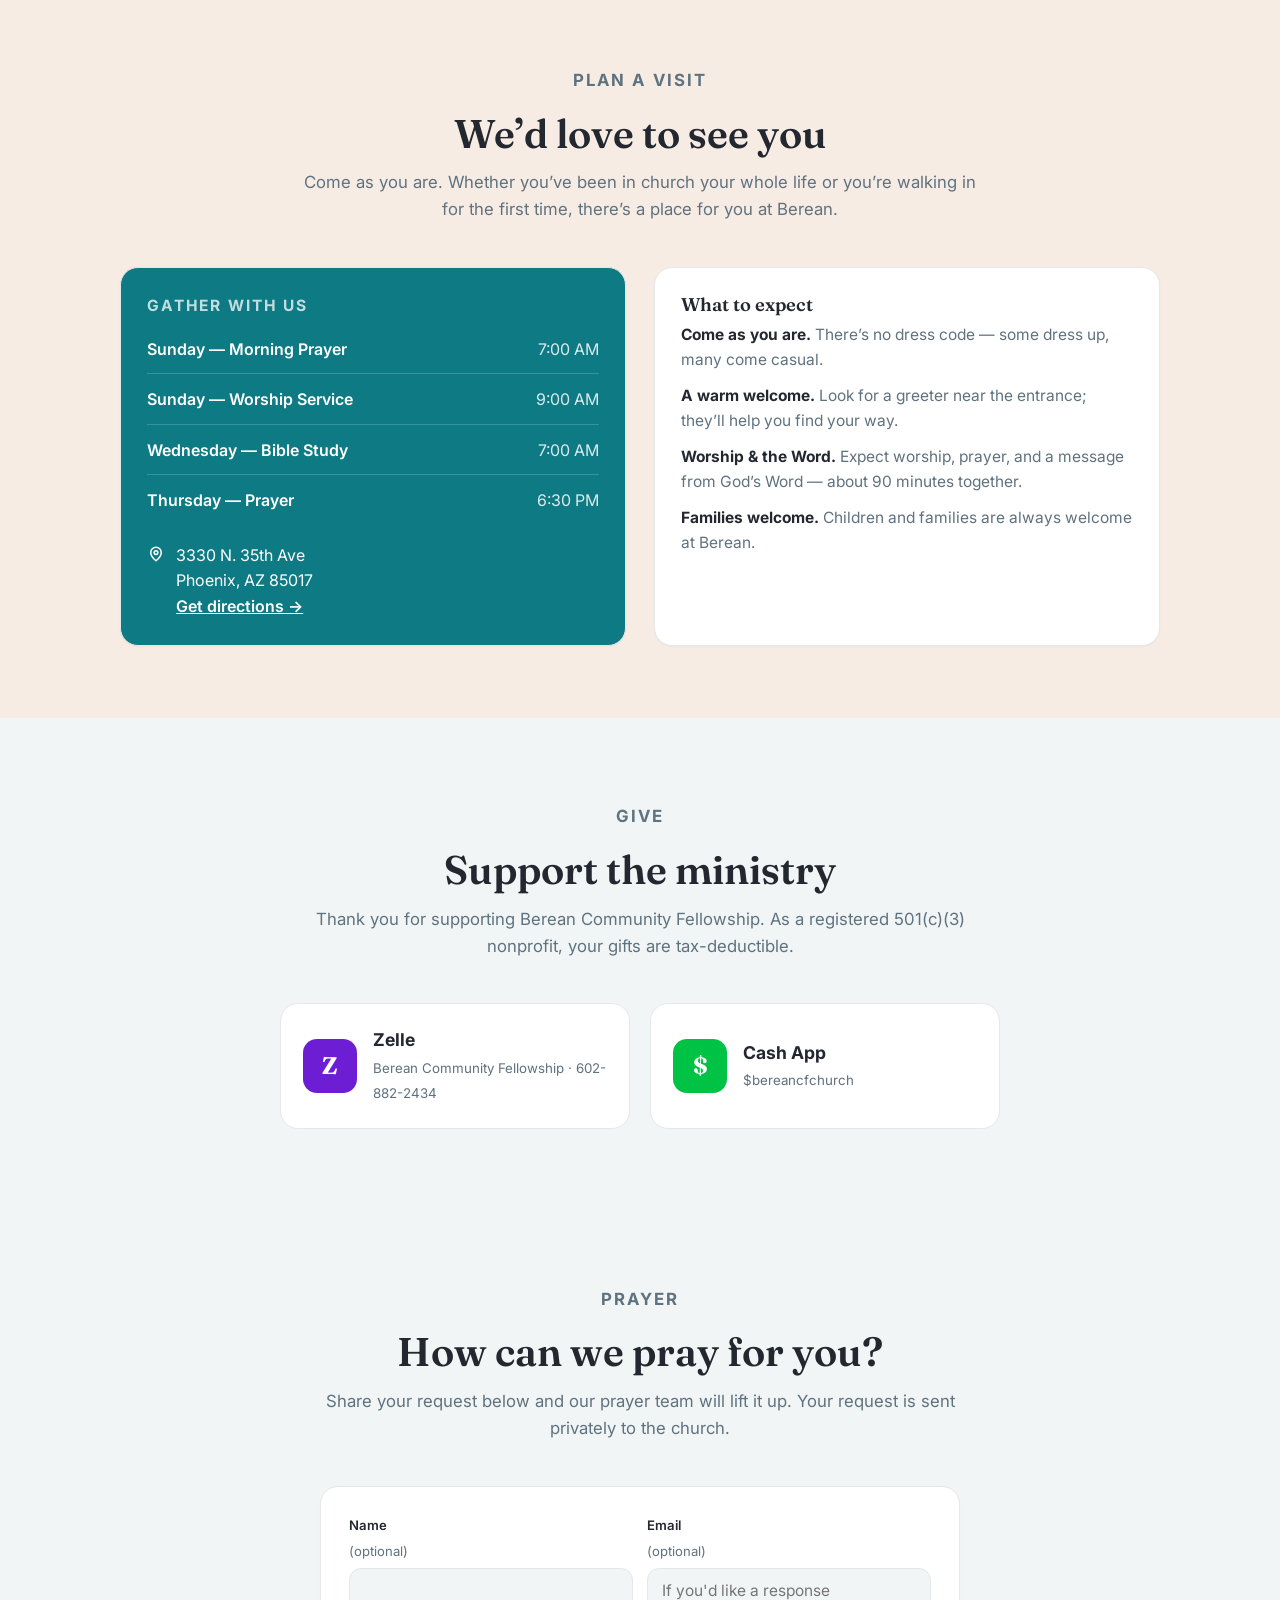
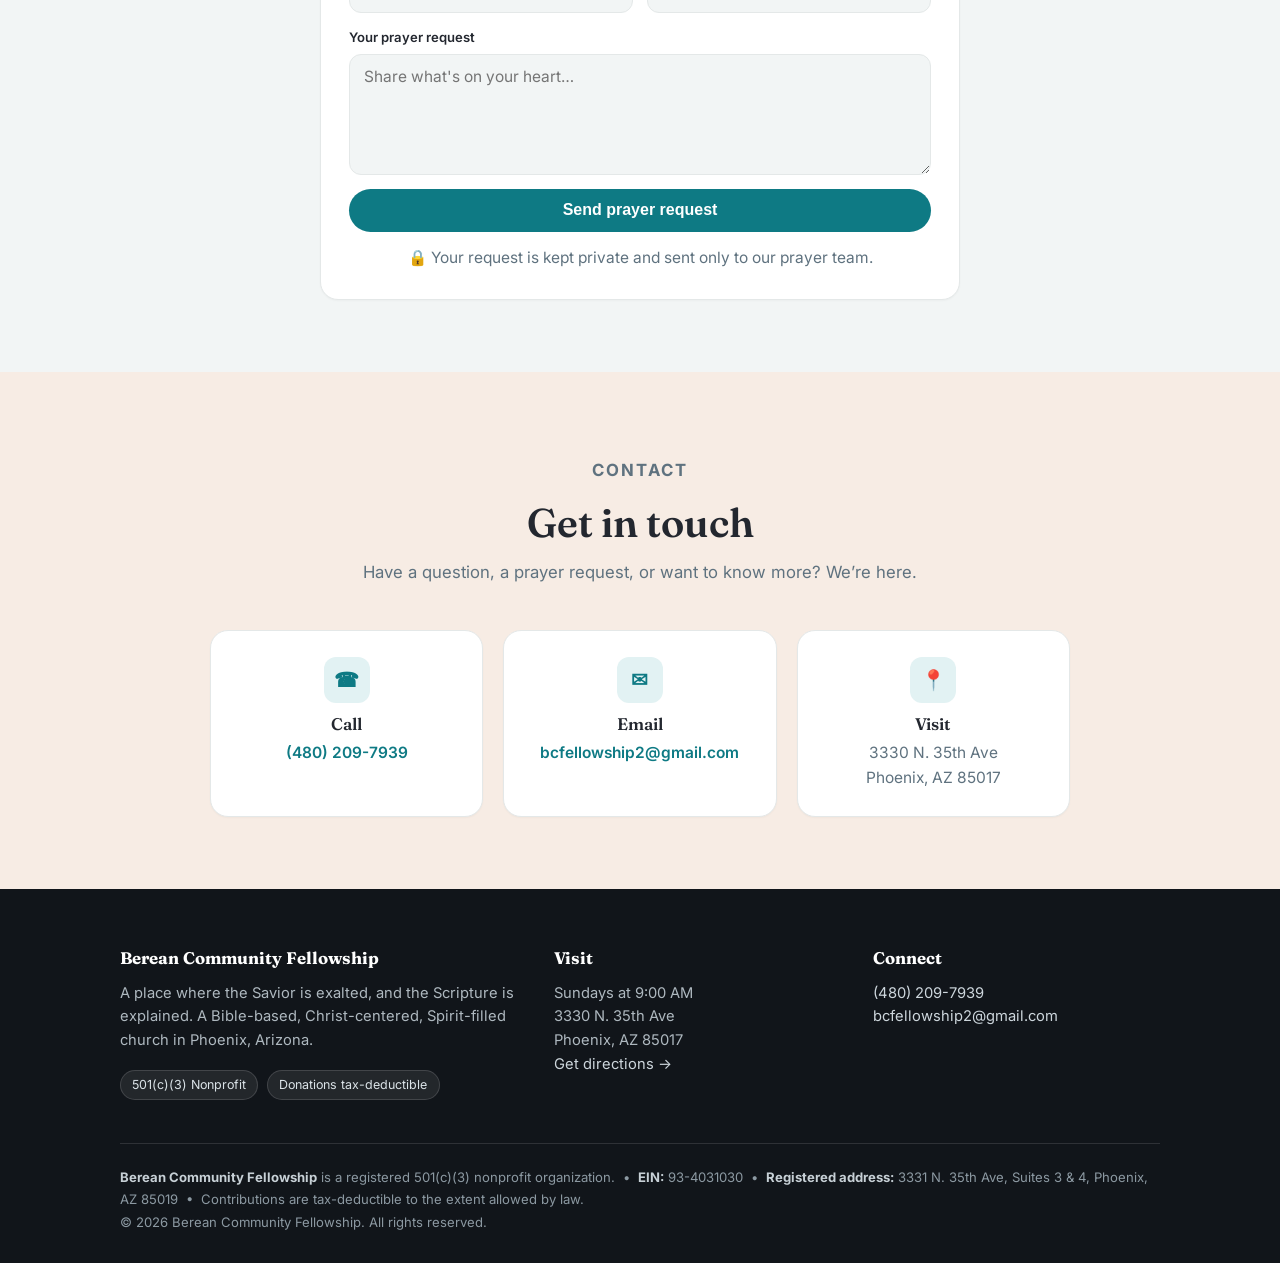
==== commit 51193300: "Add Prayer Request form (emails to BCFC@bcfcphx.org via FormSubmit) Co-Authored-By: Claude Opus 4.8 " ====
--- a/index.html
+++ b/index.html
@@ -122,6 +122,18 @@
   .give b{display:block;font-size:1.1rem}
   .give small{color:var(--muted)}
 
+  /* Prayer form */
+  .pform{display:grid;gap:14px}
+  .pf-row{display:grid;grid-template-columns:1fr 1fr;gap:14px}
+  .field{display:flex;flex-direction:column;gap:.35rem;font-size:.82rem;font-weight:600;color:var(--fg)}
+  .field input,.field textarea{font-family:inherit;font-size:.97rem;font-weight:400;color:var(--fg);background:var(--bg);border:1px solid var(--border);border-radius:12px;padding:.75rem .9rem;width:100%;resize:vertical}
+  .field input:focus,.field textarea:focus{outline:none;border-color:var(--brand);box-shadow:0 0 0 3px var(--brand-soft)}
+  .pform button{justify-content:center;width:100%;border:0;font-size:1rem}
+  .pnote{text-align:center;font-size:.82rem;color:var(--muted);margin:.9rem 0 0}
+  .pthanks{text-align:center;padding:30px 20px}
+  .pthanks .icon{margin:0 auto 14px;background:var(--brand-soft)}
+  @media(max-width:560px){.pf-row{grid-template-columns:1fr}}
+
   /* Footer */
   footer{background:#11151a;color:#cdd6dc;padding:56px 0 30px;font-size:.92rem}
   footer .cols{display:grid;grid-template-columns:1.4fr 1fr 1fr;gap:32px}
@@ -158,7 +170,8 @@
       <a href="#ministries">Ministries</a>
       <a href="#visit">Visit</a>
       <a href="#give">Give</a>
-      <a class="btn btn-primary nav-cta" href="#visit">Plan a Visit</a>
+      <a href="#prayer">Prayer</a>
+      <a class="btn btn-primary nav-cta" href="#prayer">Prayer Request</a>
     </nav>
     <button class="burger" id="burger" aria-label="Menu"><span></span><span></span><span></span></button>
   </div>
@@ -402,6 +415,41 @@
   </div>
 </section>
 
+<!-- Prayer -->
+<section class="section" id="prayer">
+  <div class="wrap" style="max-width:680px">
+    <div class="center-head">
+      <p class="eyebrow">Prayer</p>
+      <h2>How can we pray for you?</h2>
+      <p>Share your request below and our prayer team will lift it up. Your request is sent privately to the church.</p>
+    </div>
+    <div class="card" style="padding:28px">
+      <form id="prayerForm" class="pform" novalidate>
+        <div class="pf-row">
+          <label class="field">Name <span style="font-weight:400;color:var(--muted)">(optional)</span>
+            <input type="text" name="Name" autocomplete="name" />
+          </label>
+          <label class="field">Email <span style="font-weight:400;color:var(--muted)">(optional)</span>
+            <input type="email" name="email" autocomplete="email" placeholder="If you'd like a response" />
+          </label>
+        </div>
+        <label class="field">Your prayer request
+          <textarea name="Prayer Request" rows="5" required placeholder="Share what's on your heart…"></textarea>
+        </label>
+        <input type="text" name="_honey" style="display:none" tabindex="-1" autocomplete="off" aria-hidden="true" />
+        <button type="submit" class="btn btn-primary">Send prayer request</button>
+        <p class="pnote" id="prayerErr" hidden style="color:var(--accent)">Something went wrong sending your request. Please try again, or email <a href="mailto:bcfellowship2@gmail.com" style="color:var(--accent);font-weight:600">bcfellowship2@gmail.com</a>.</p>
+        <p class="pnote">🔒 Your request is kept private and sent only to our prayer team.</p>
+      </form>
+      <div class="pthanks" id="prayerThanks" hidden>
+        <div class="icon">🙏</div>
+        <h3 style="font-size:1.3rem">Thank you — we&rsquo;re praying with you.</h3>
+        <p style="color:var(--muted);margin-top:.5rem">Your request has been received by our prayer team. God bless you.</p>
+      </div>
+    </div>
+  </div>
+</section>
+
 <!-- Contact -->
 <section class="section soft" id="contact">
   <div class="wrap">
@@ -470,6 +518,37 @@
   var burger = document.getElementById('burger'), menu = document.getElementById('menu');
   burger.addEventListener('click', function(){ menu.classList.toggle('open'); });
   menu.addEventListener('click', function(e){ if(e.target.tagName==='A') menu.classList.remove('open'); });
+
+  // Prayer request -> FormSubmit -> BCFC@bcfcphx.org
+  var pform = document.getElementById('prayerForm');
+  if (pform) {
+    pform.addEventListener('submit', function(e){
+      e.preventDefault();
+      var err = document.getElementById('prayerErr'); if (err) err.hidden = true;
+      var ta = pform.querySelector('textarea');
+      if (ta && !ta.value.trim()) { ta.focus(); return; }
+      var btn = pform.querySelector('button[type=submit]');
+      btn.disabled = true; btn.textContent = 'Sending…';
+      var fd = new FormData(pform);
+      fd.append('_subject', 'New Prayer Request — bcfcphx.org');
+      fd.append('_captcha', 'false');
+      fd.append('_template', 'table');
+      fetch('https://formsubmit.co/ajax/BCFC@bcfcphx.org', {
+        method: 'POST',
+        headers: { 'Accept': 'application/json' },
+        body: fd
+      })
+      .then(function(r){ if(!r.ok) throw new Error('bad status'); return r.json(); })
+      .then(function(){
+        pform.hidden = true;
+        document.getElementById('prayerThanks').hidden = false;
+      })
+      .catch(function(){
+        btn.disabled = false; btn.textContent = 'Send prayer request';
+        if (err) err.hidden = false;
+      });
+    });
+  }
 </script>
 </body>
 </html>
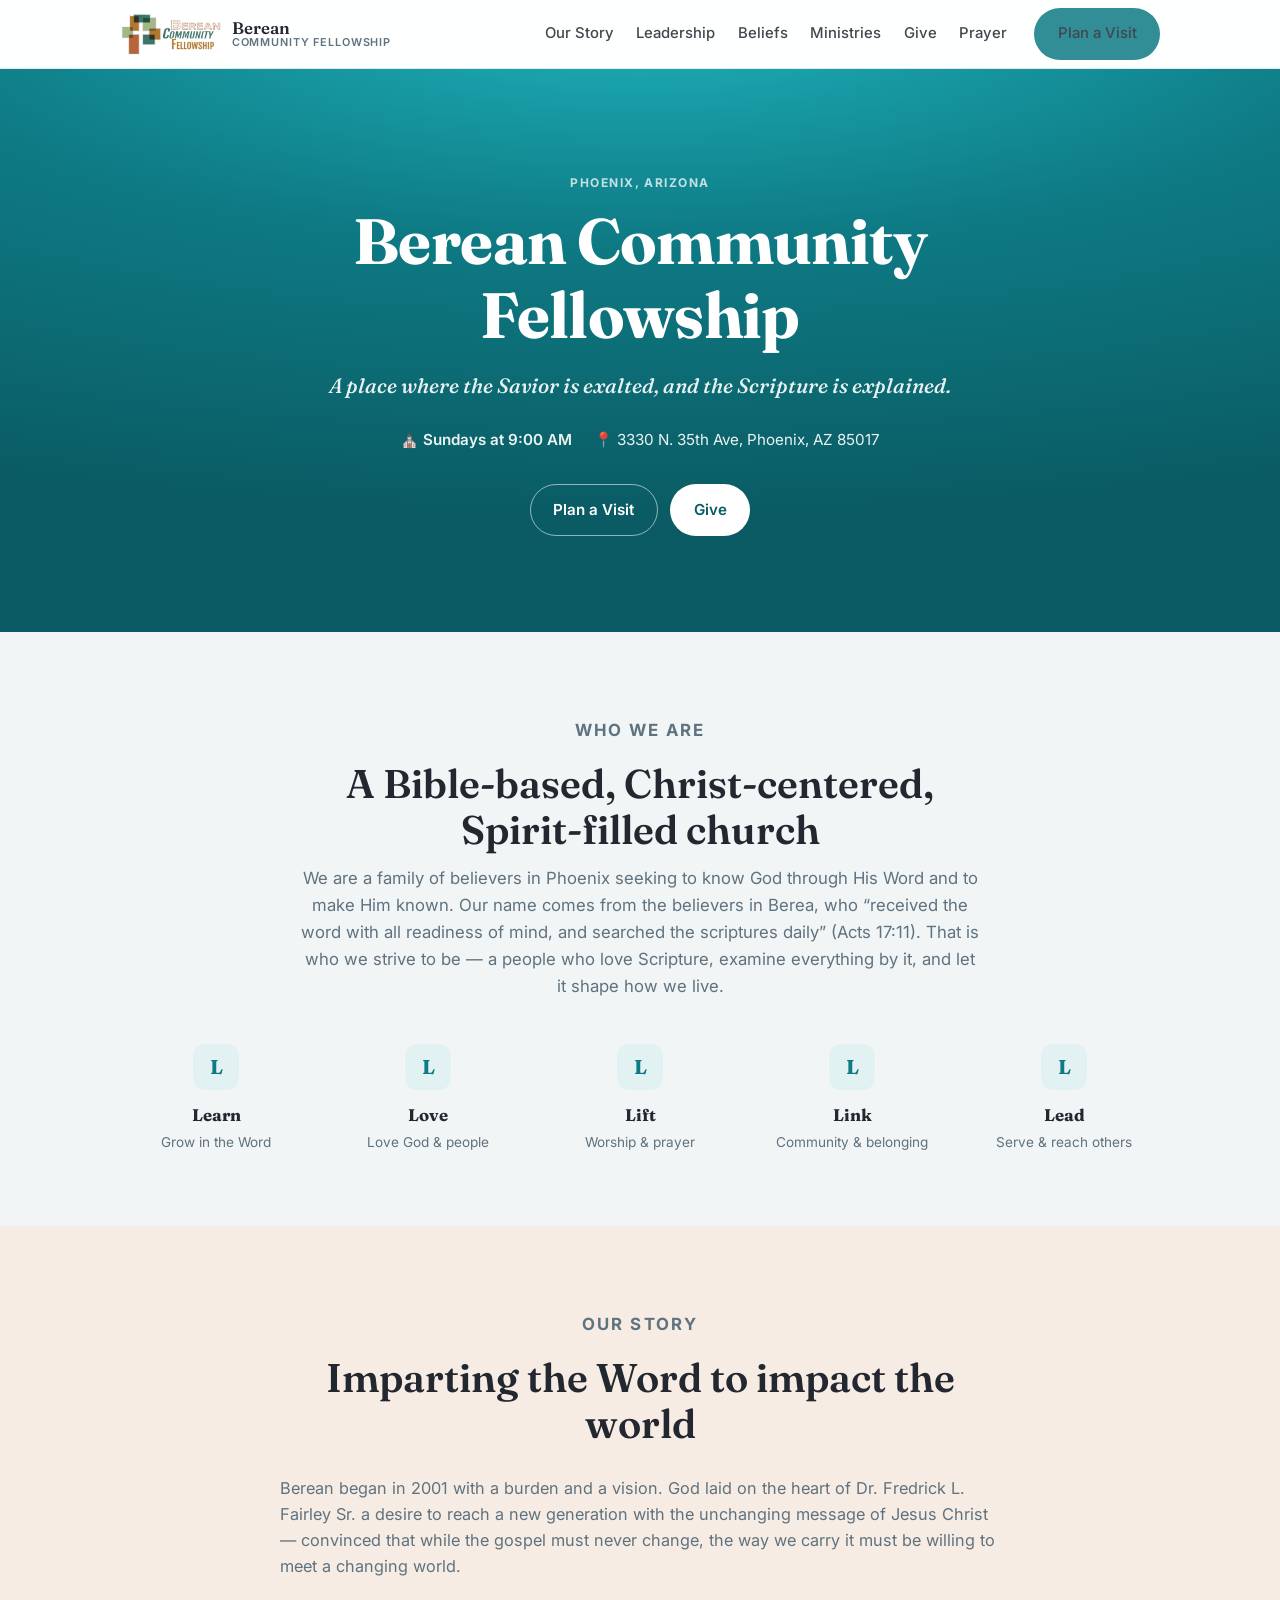
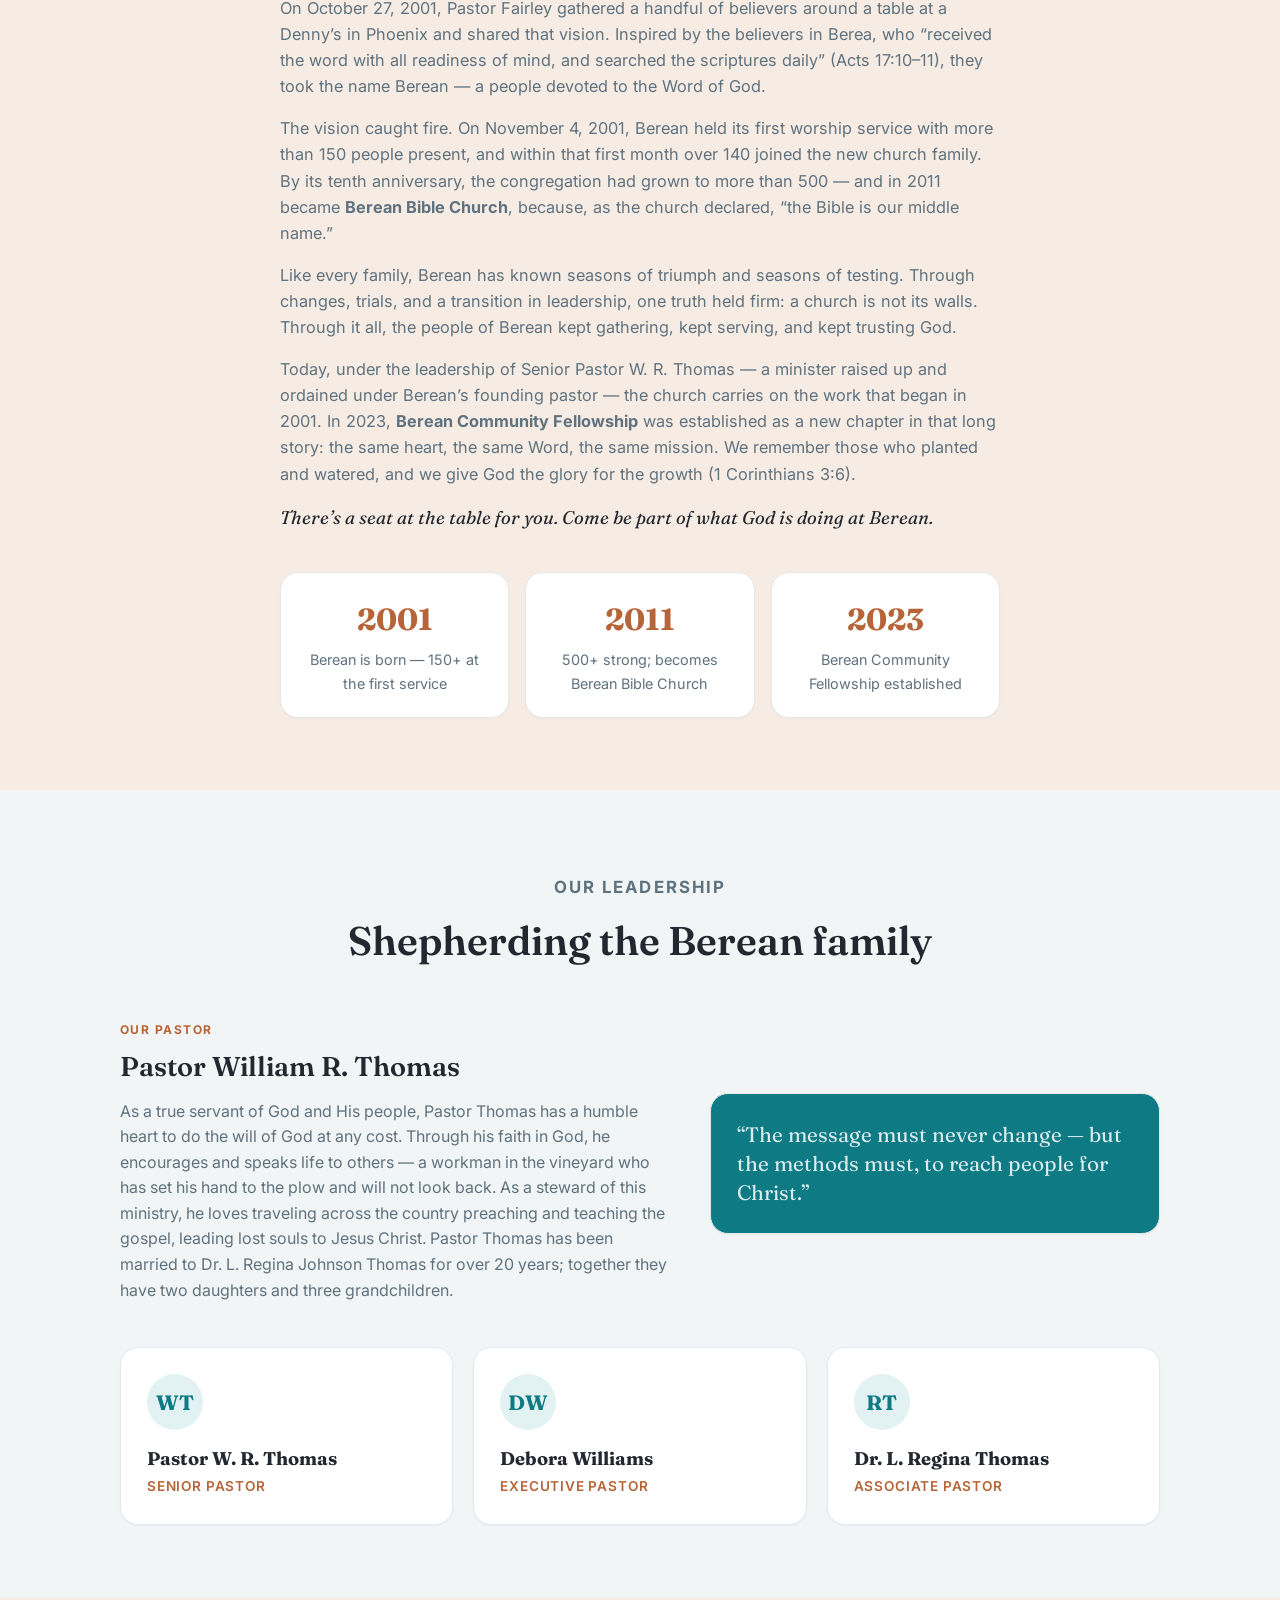
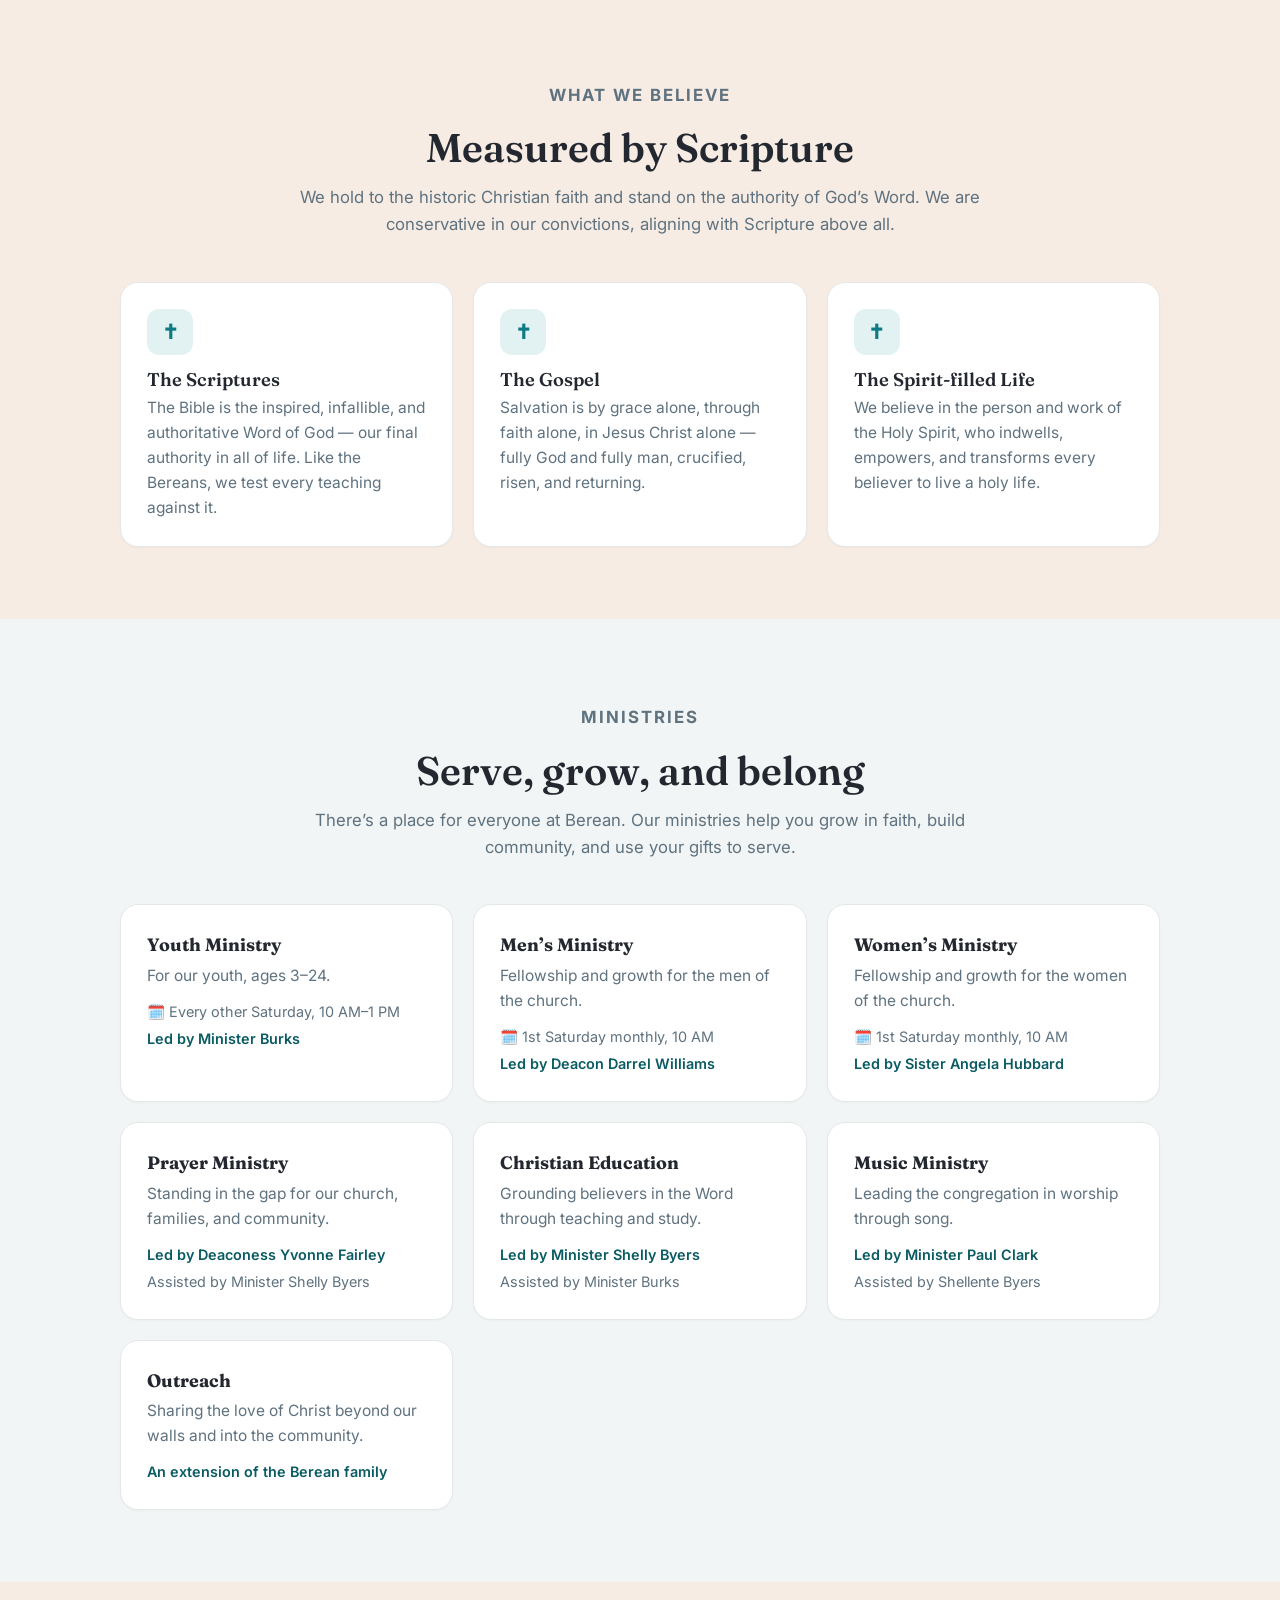
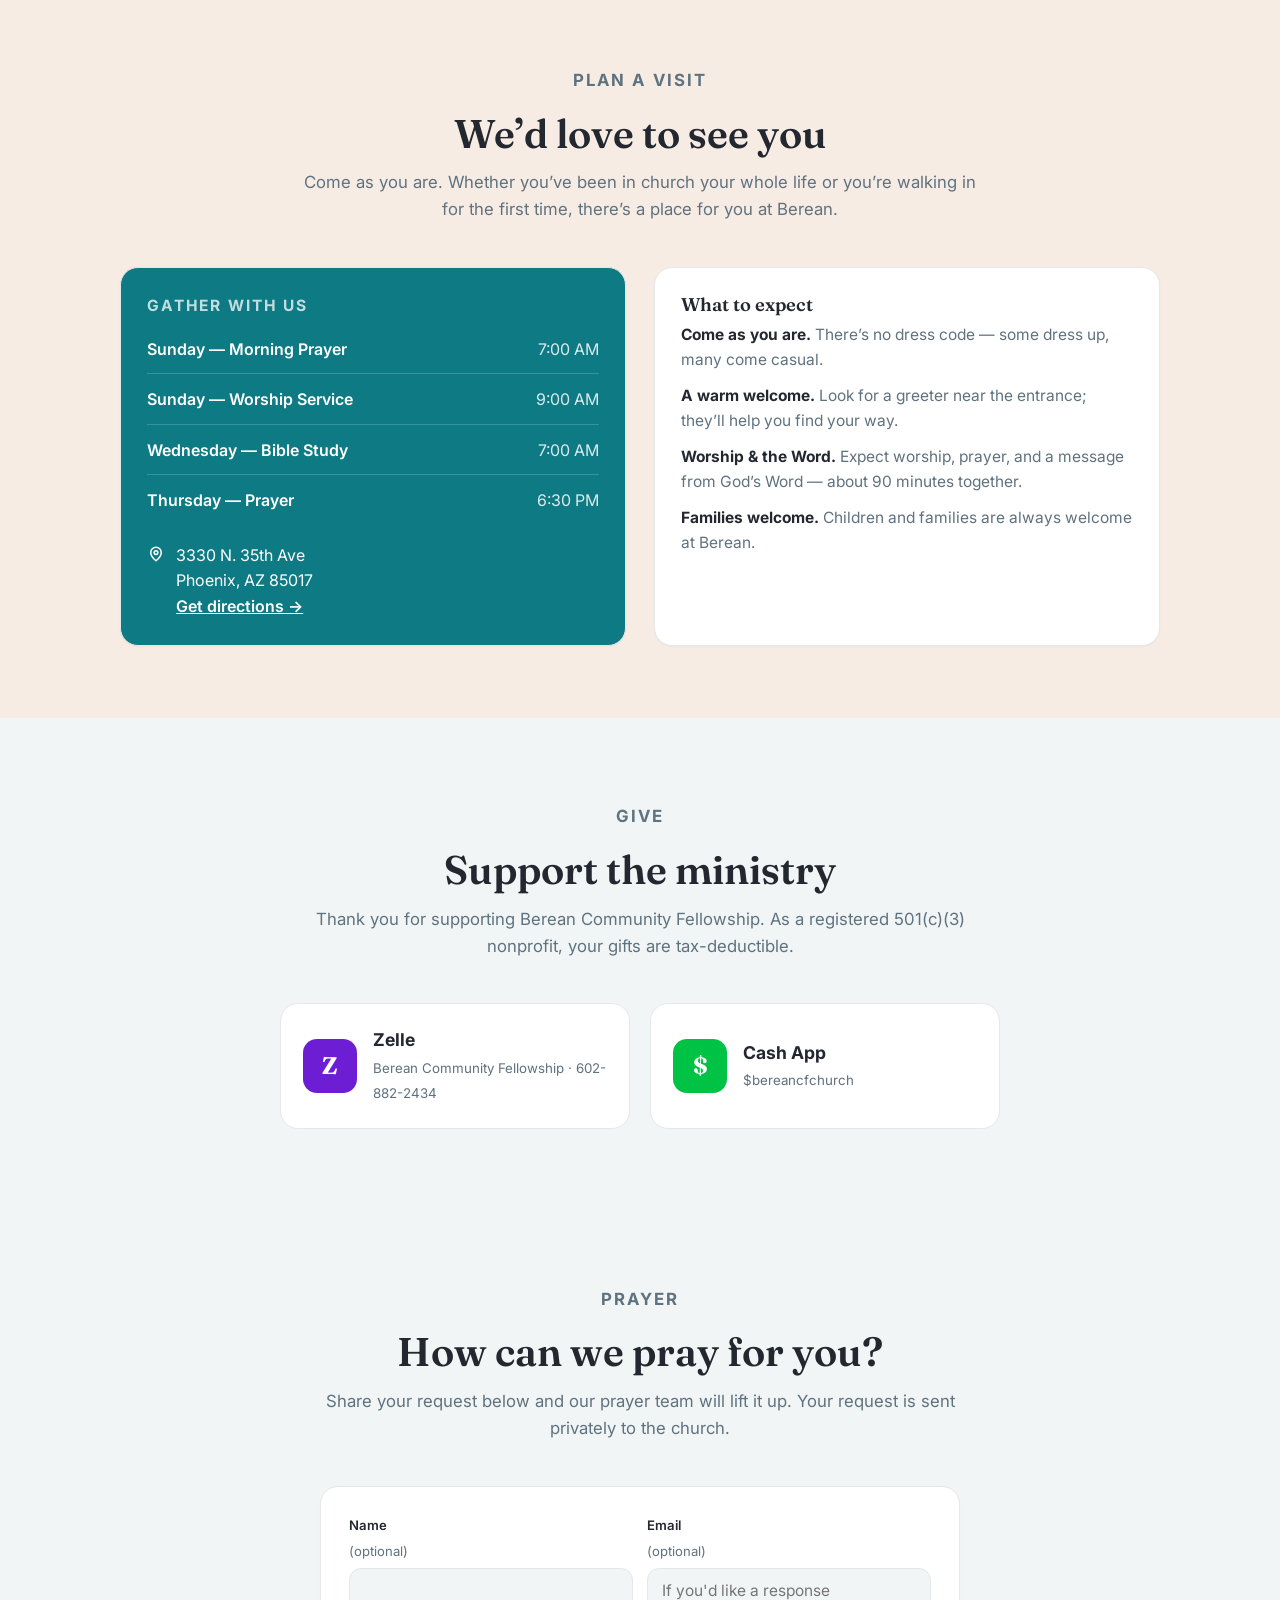
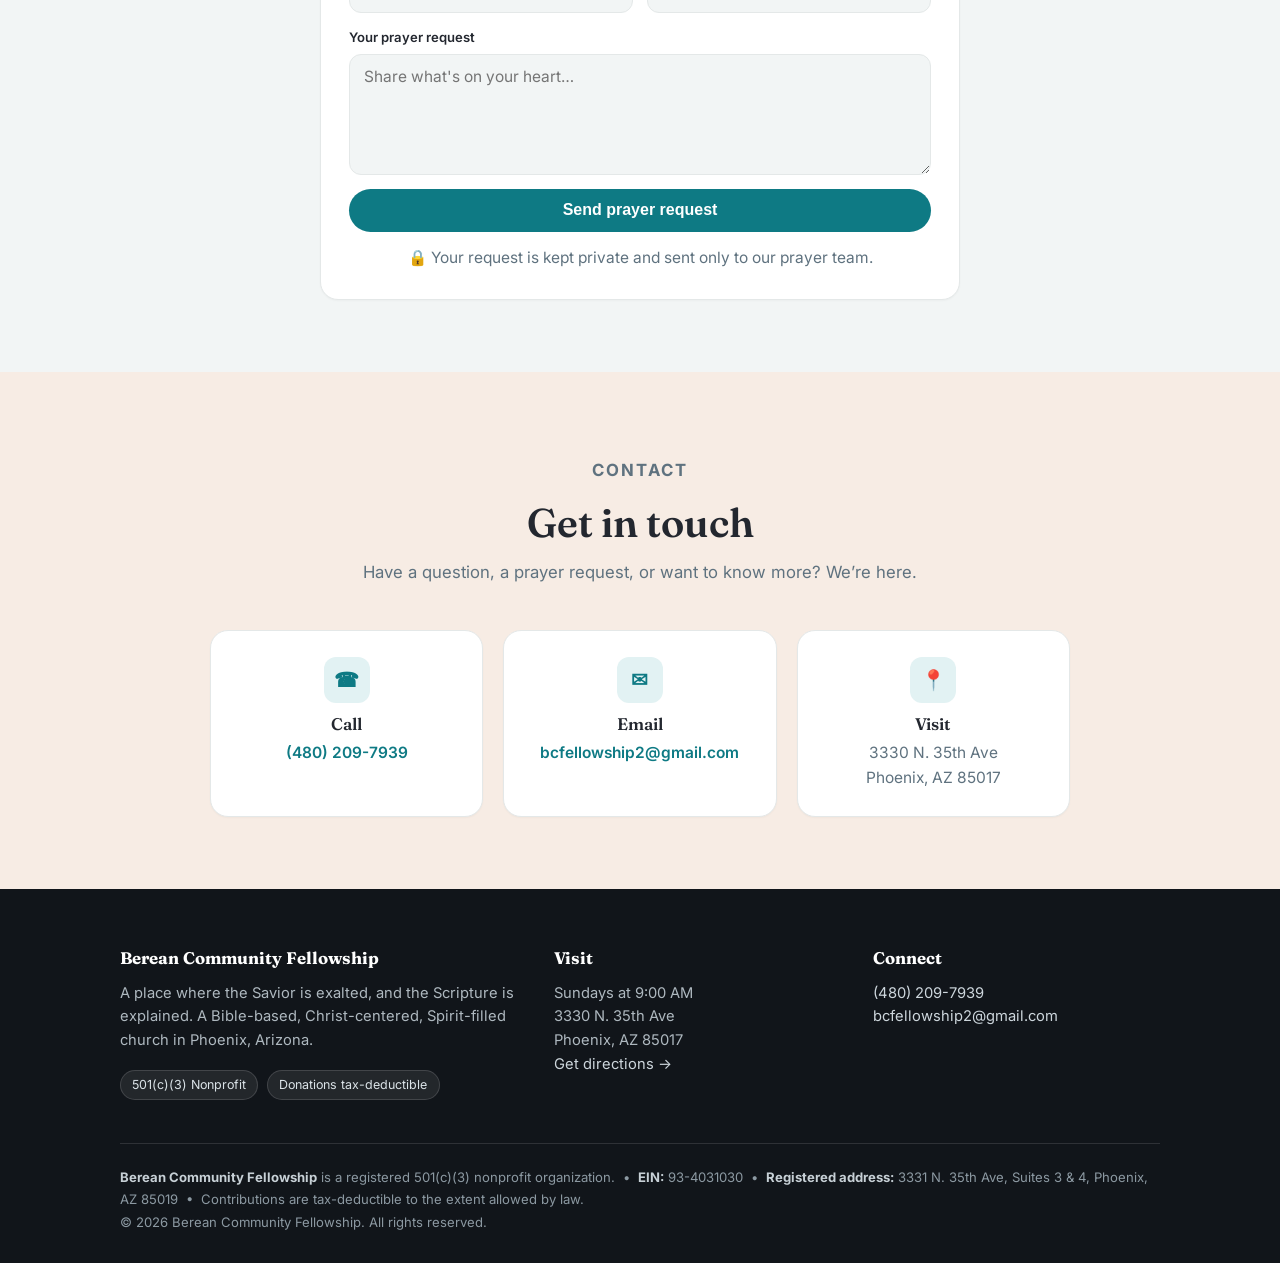
==== commit d3dcd2c1: "Streamline nav (Visit via Plan-a-Visit button; add Prayer link) Co-Authored-By: Claude Opus 4.8 <nor" ====
--- a/index.html
+++ b/index.html
@@ -168,10 +168,9 @@
       <a href="#leadership">Leadership</a>
       <a href="#believe">Beliefs</a>
       <a href="#ministries">Ministries</a>
-      <a href="#visit">Visit</a>
       <a href="#give">Give</a>
       <a href="#prayer">Prayer</a>
-      <a class="btn btn-primary nav-cta" href="#prayer">Prayer Request</a>
+      <a class="btn btn-primary nav-cta" href="#visit">Plan a Visit</a>
     </nav>
     <button class="burger" id="burger" aria-label="Menu"><span></span><span></span><span></span></button>
   </div>
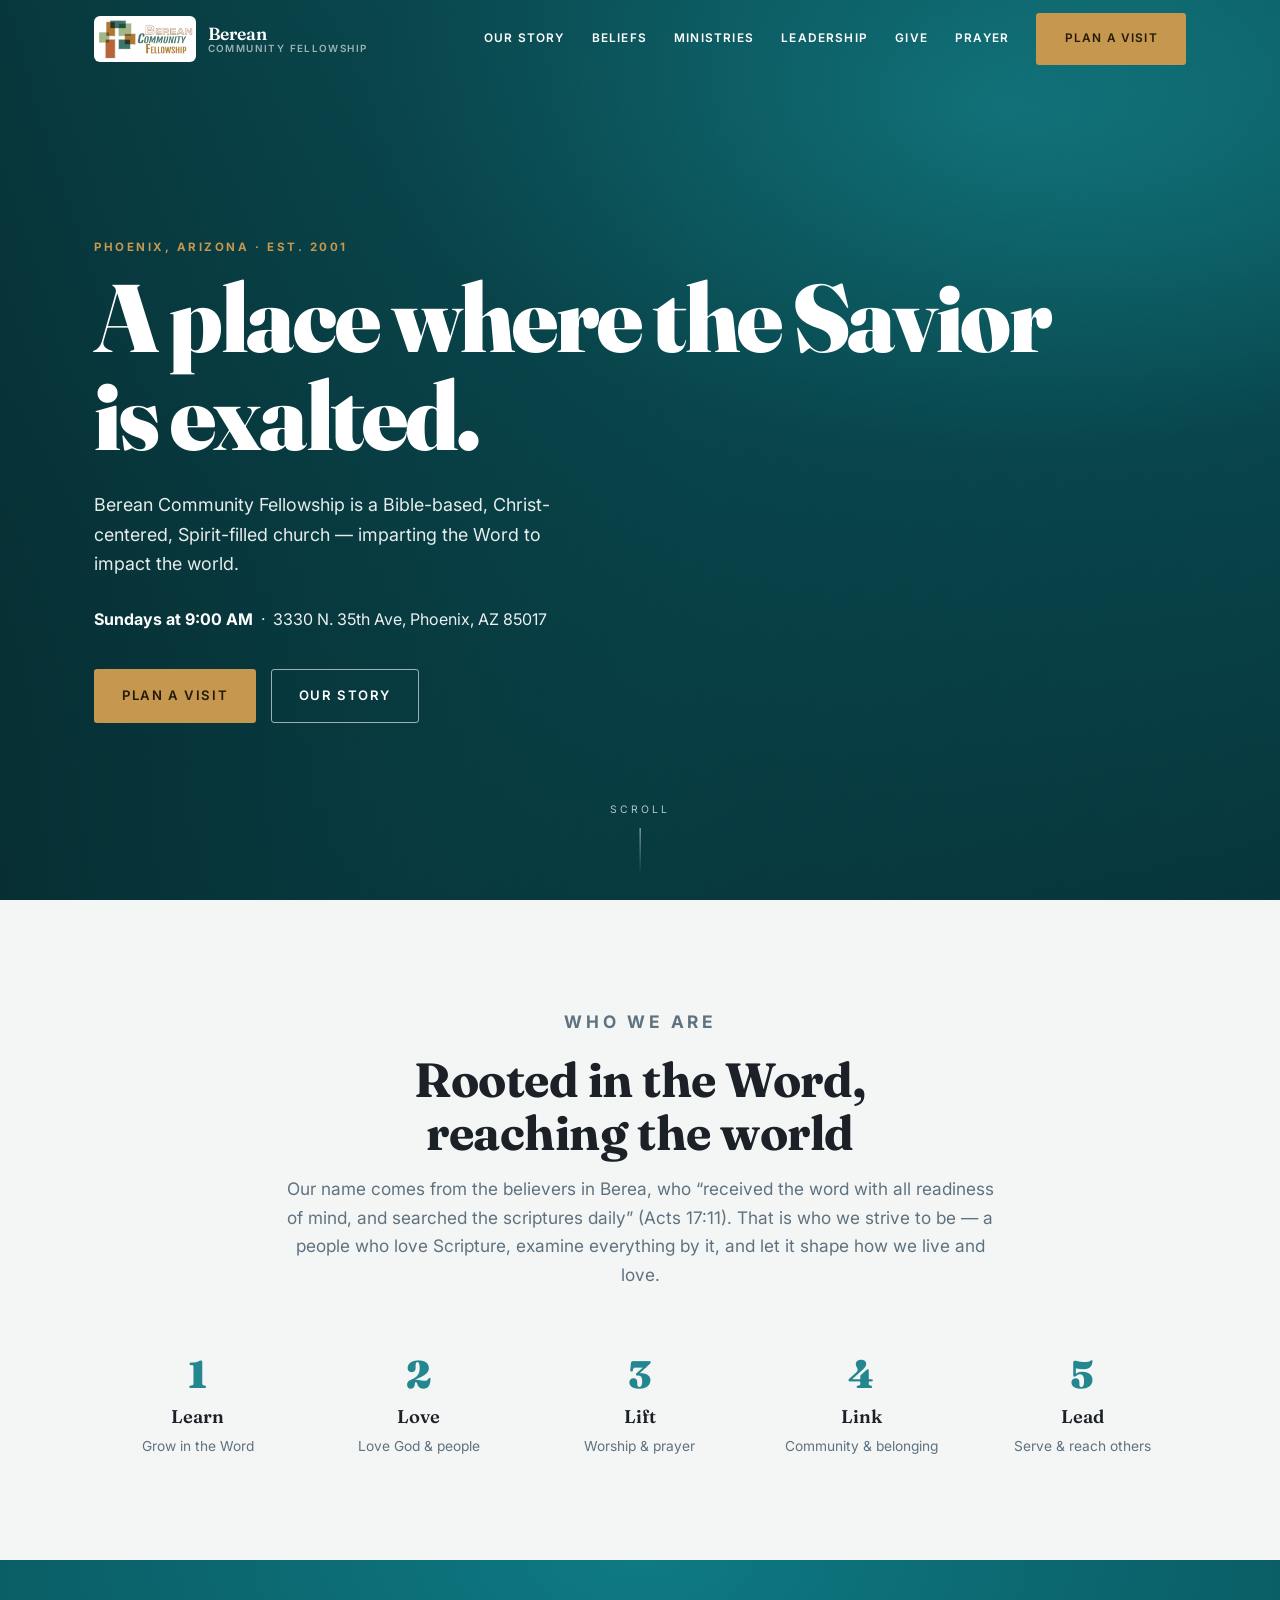
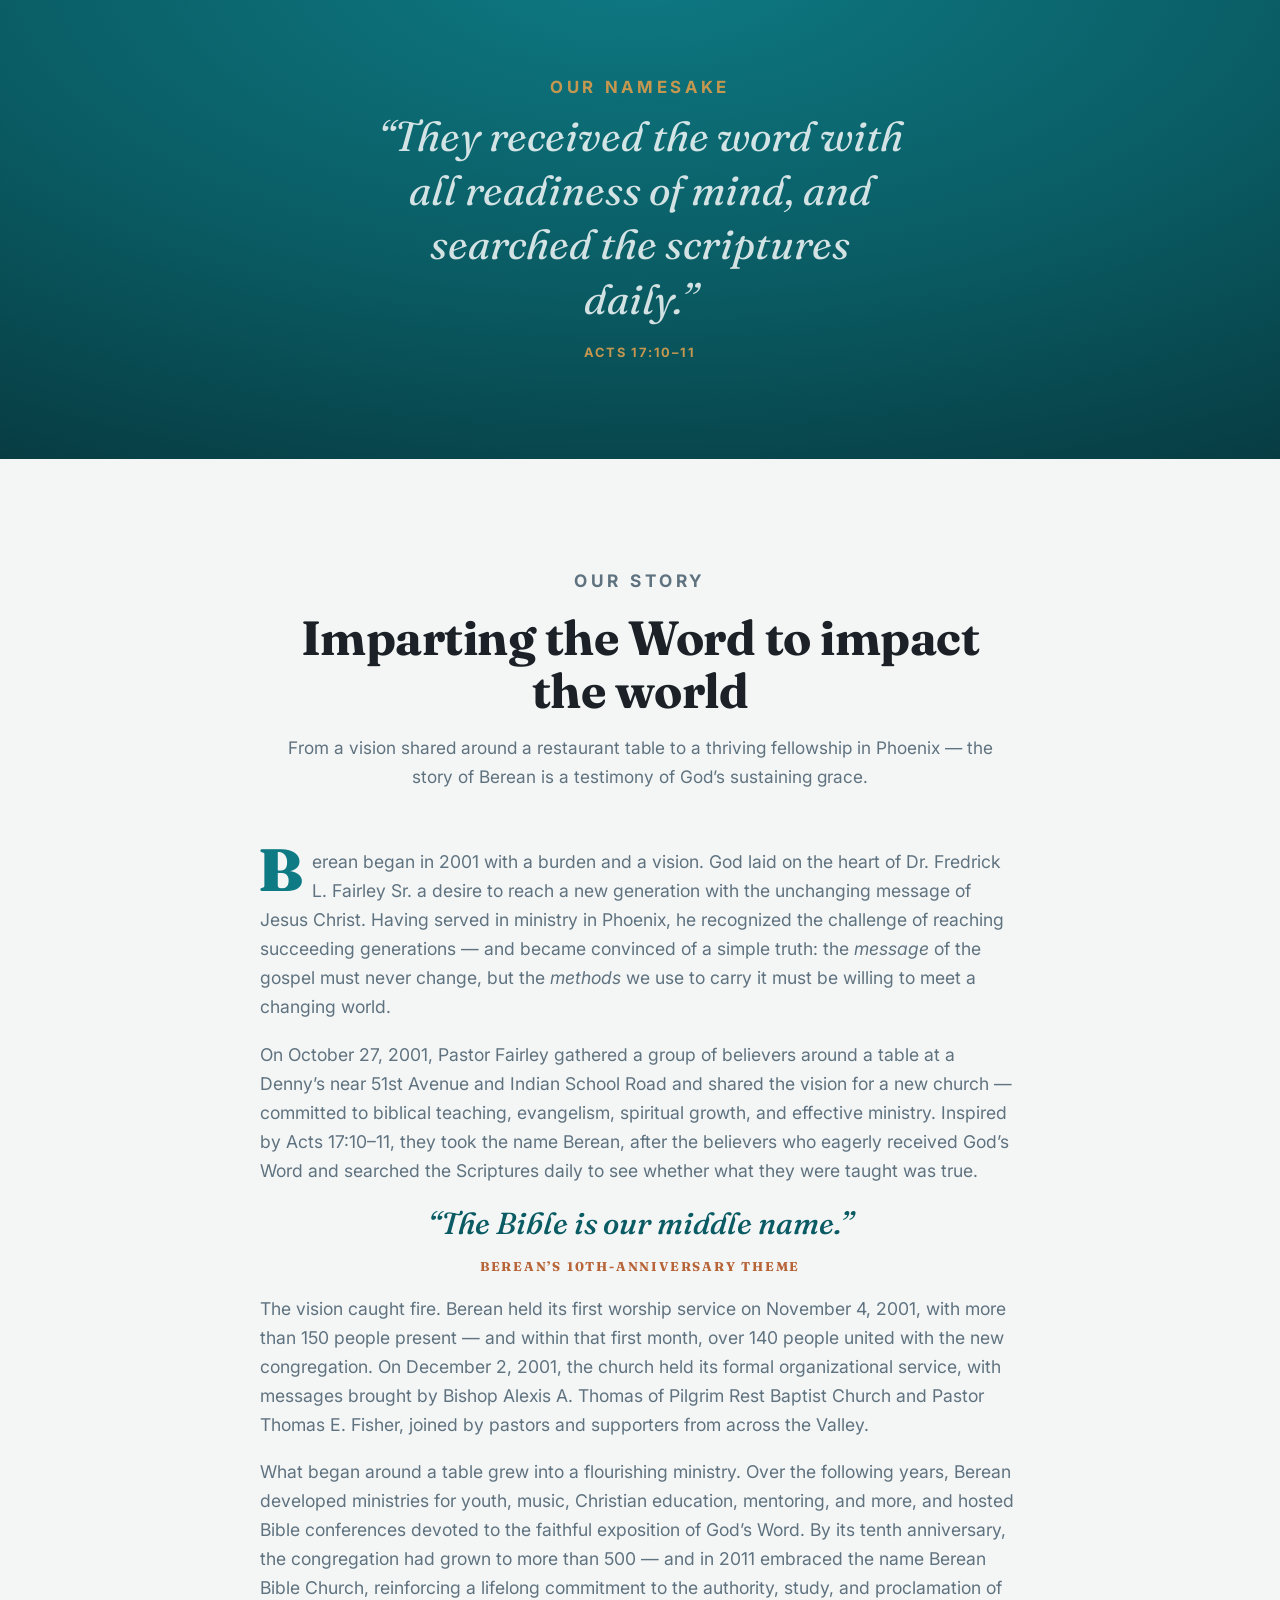
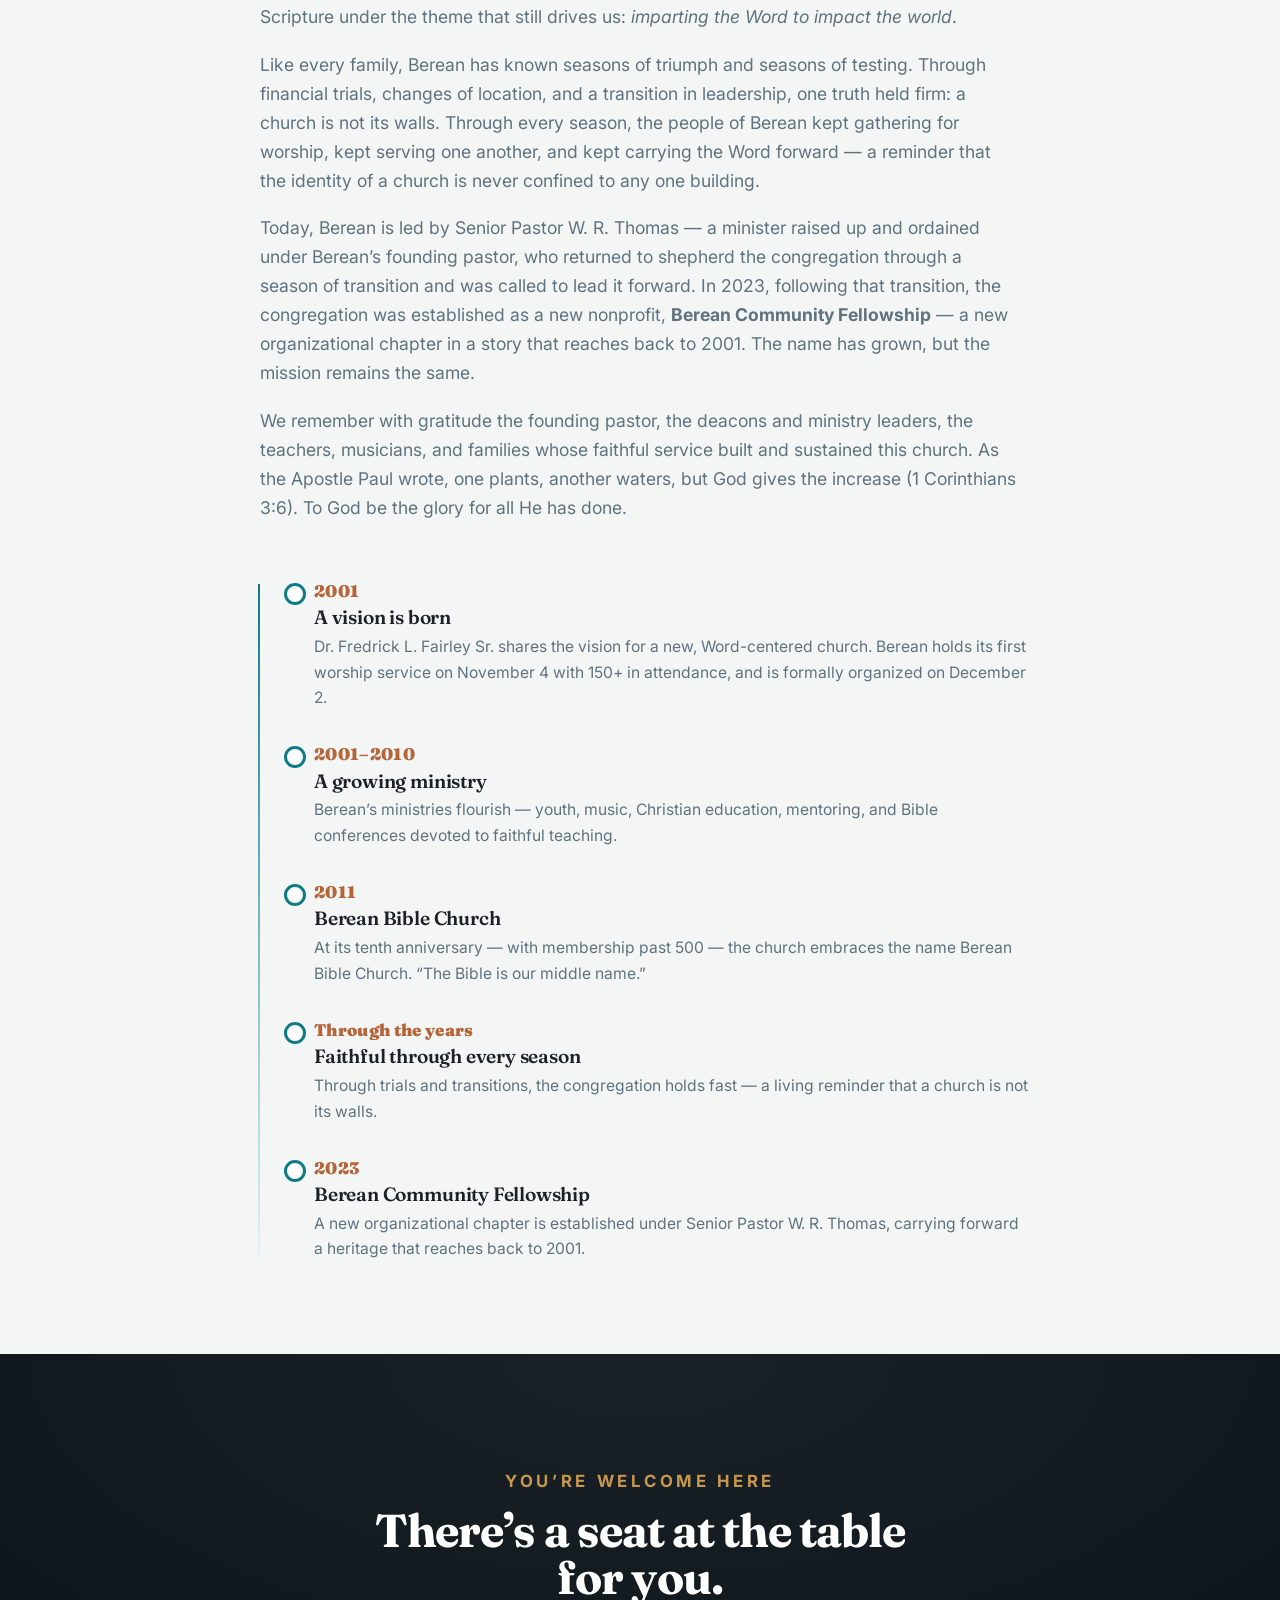
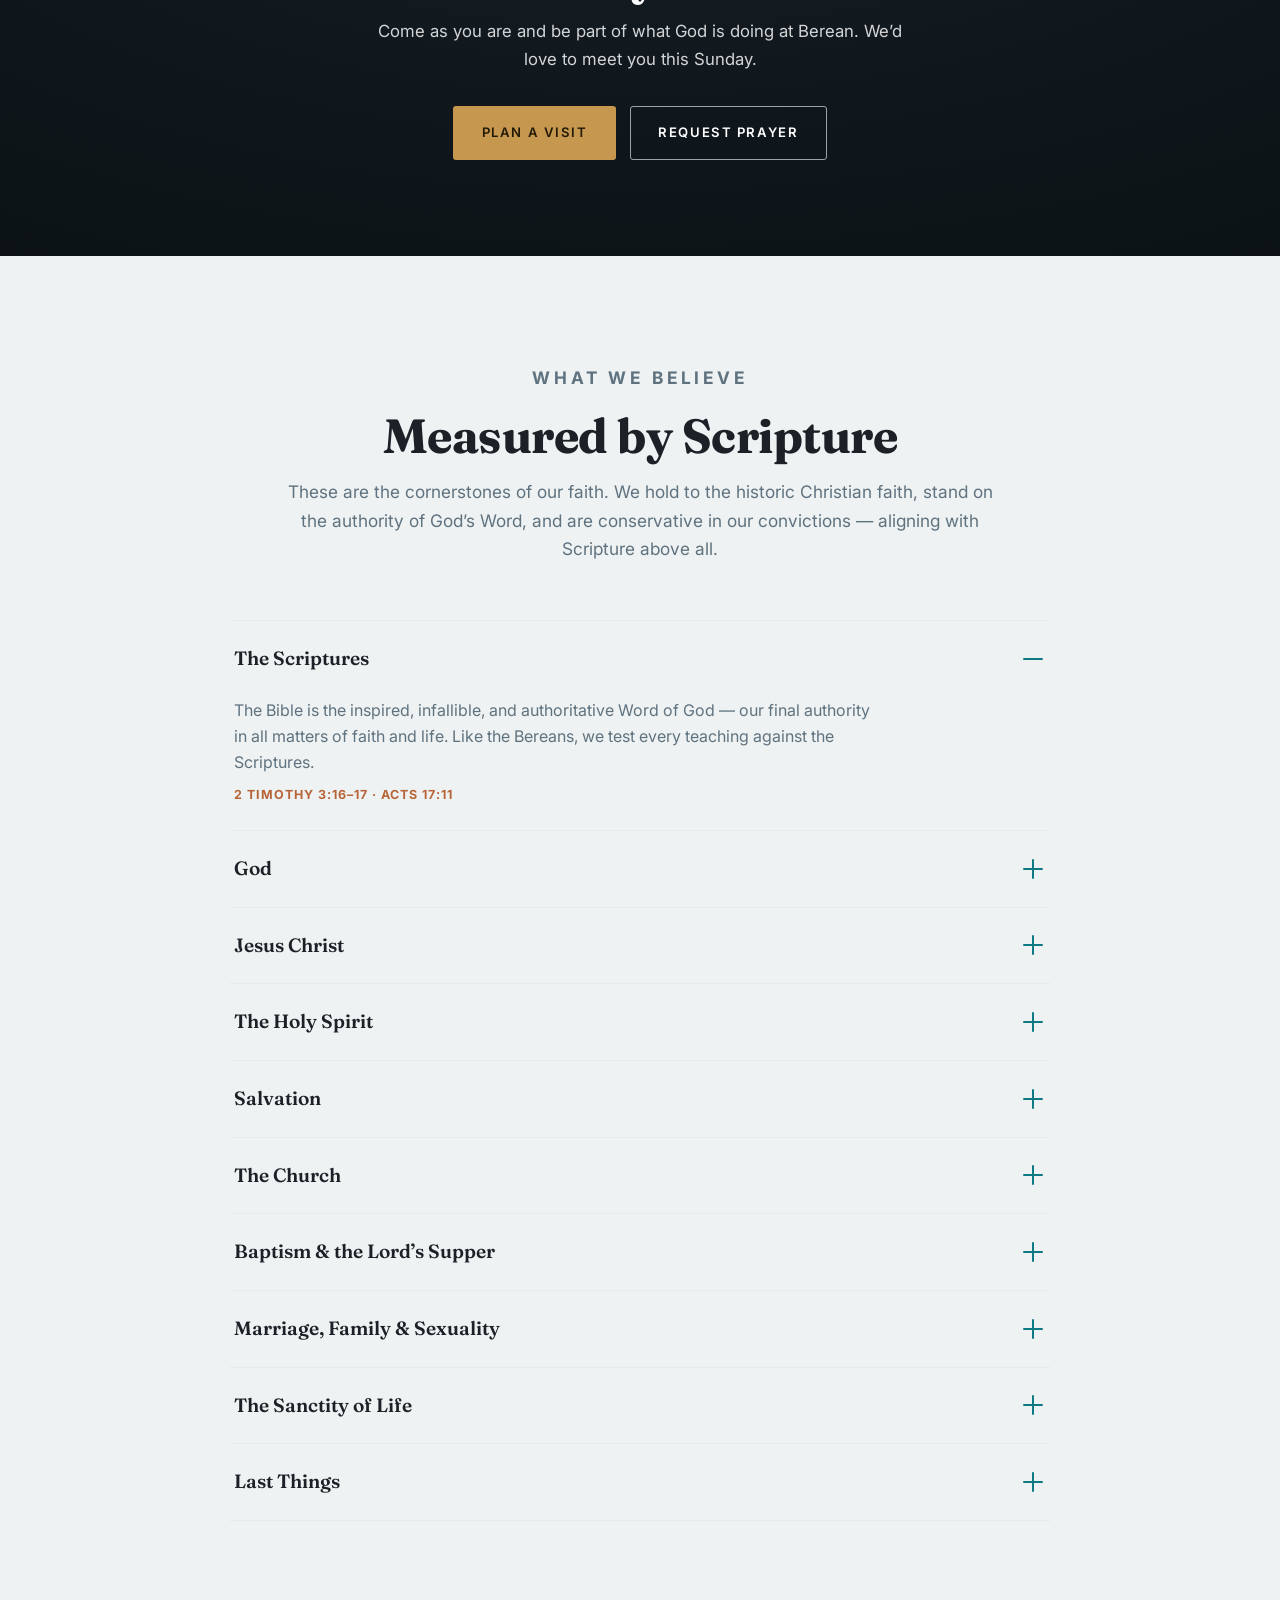
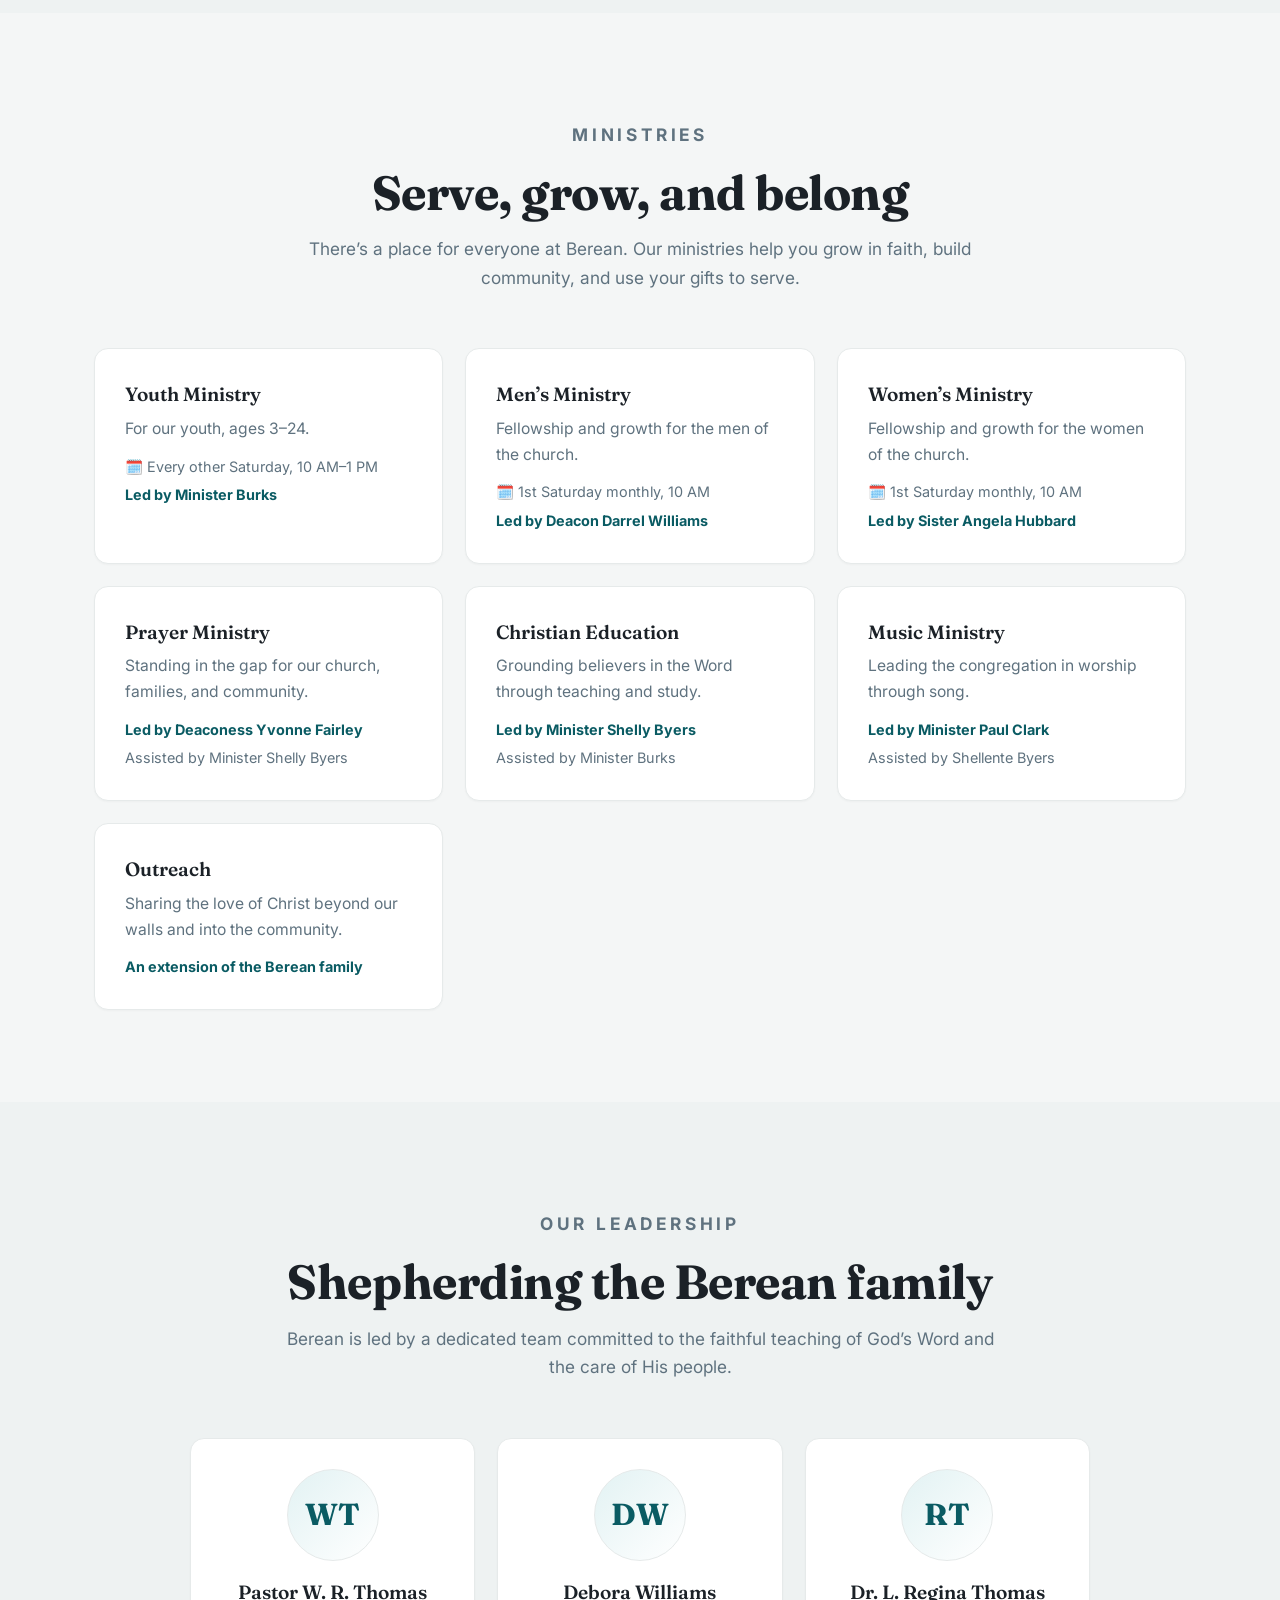
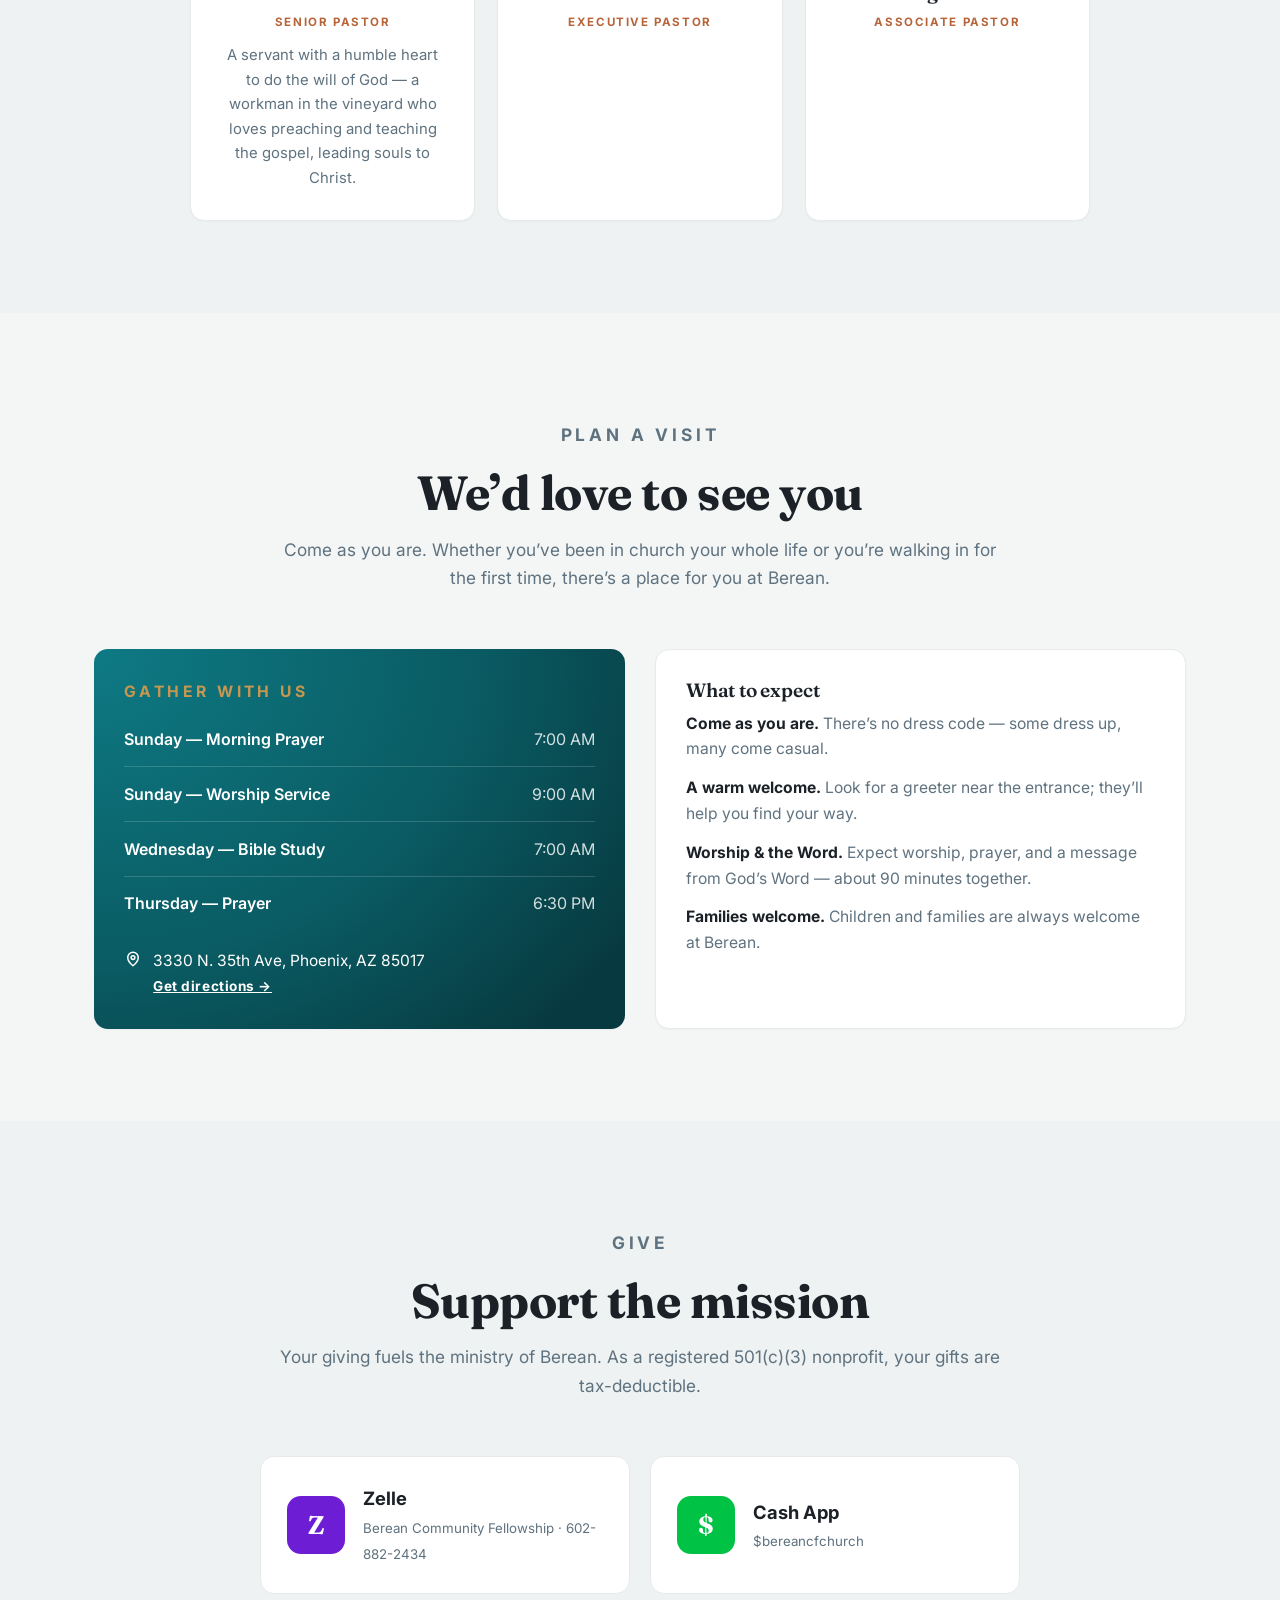
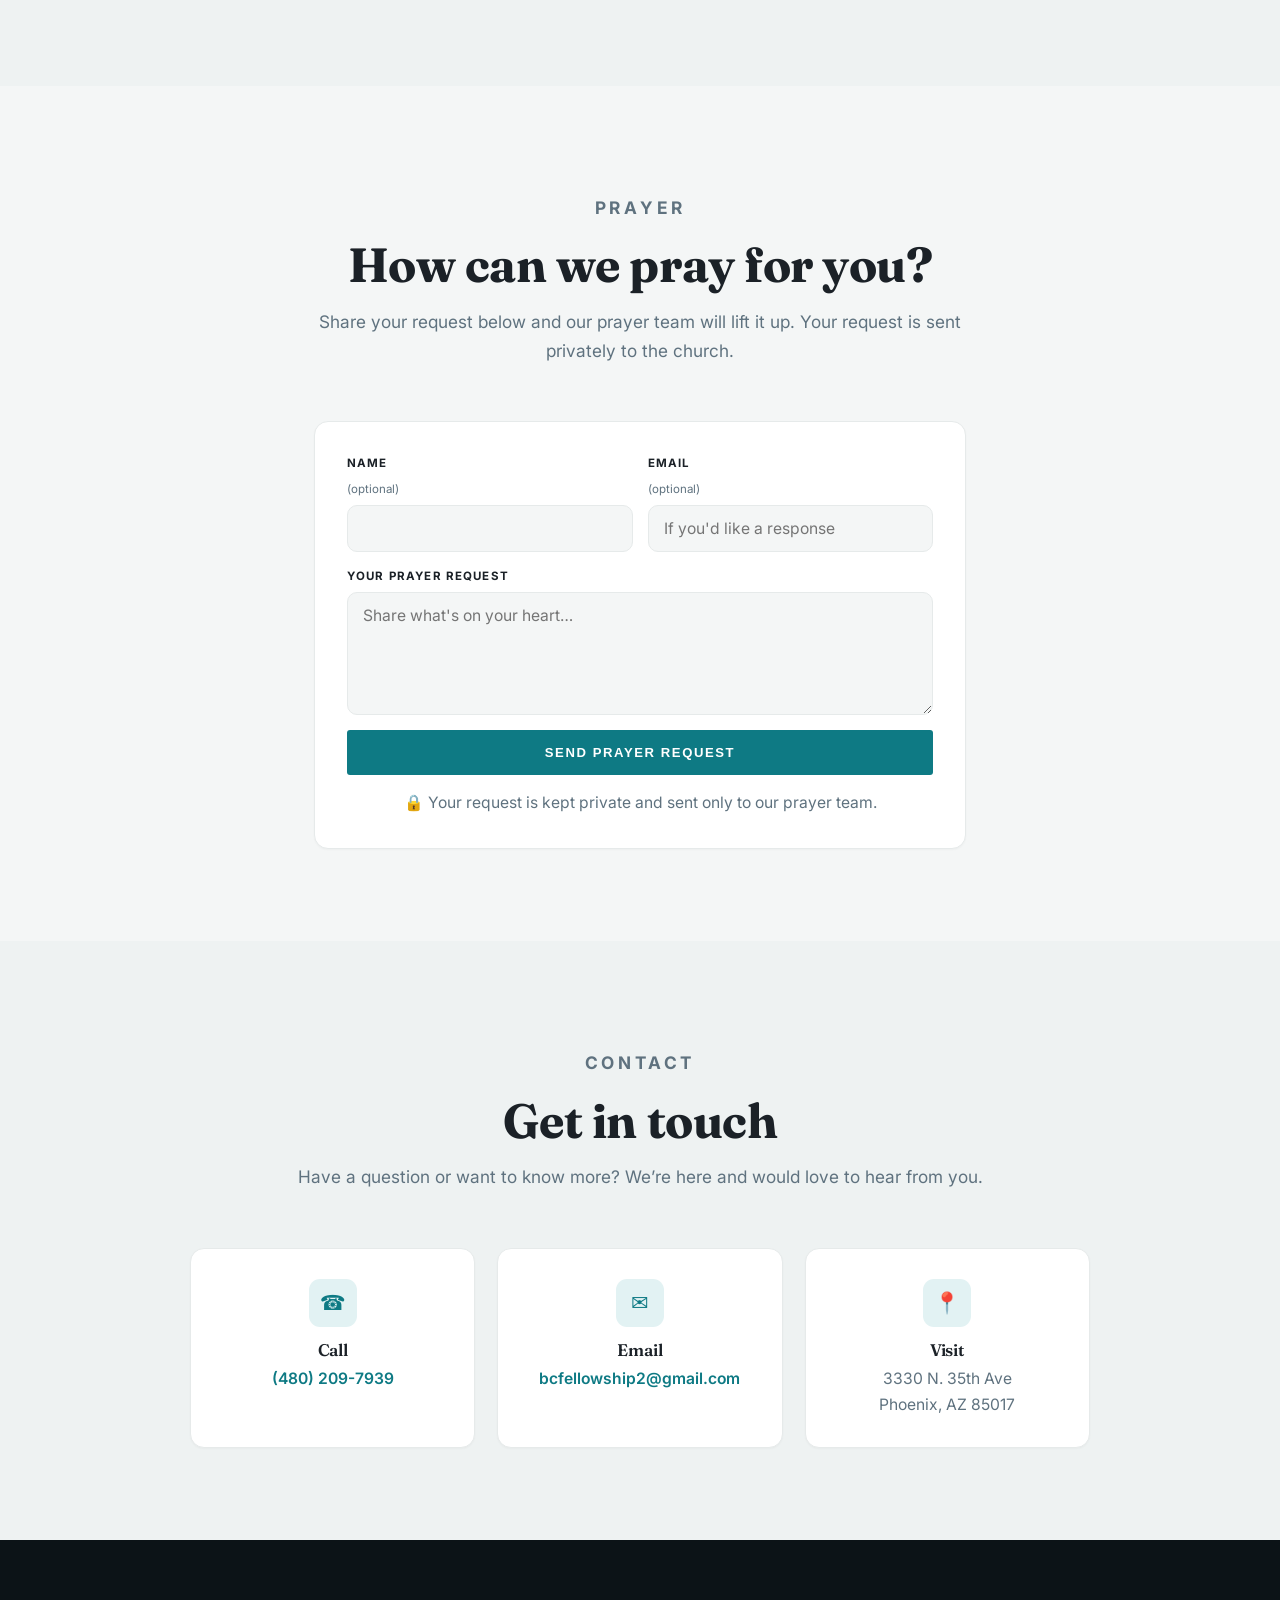
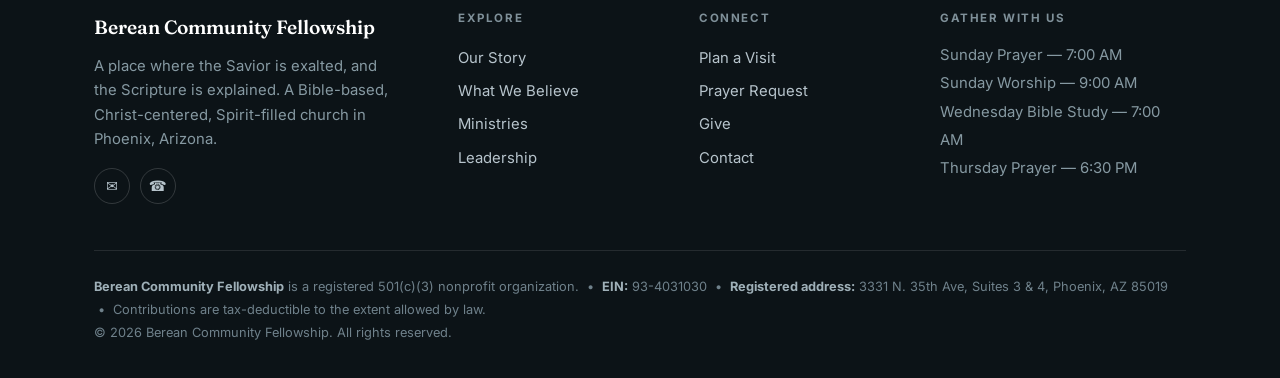
==== commit 387978b7: "Redesign site in Legacy-inspired style: bold hero, immersive bands, beliefs accordion, detailed Our " ====
--- a/index.html
+++ b/index.html
@@ -13,284 +13,361 @@
 <link rel="apple-touch-icon" href="assets/berean-logo.jpg" />
 <link rel="preconnect" href="https://fonts.googleapis.com" />
 <link rel="preconnect" href="https://fonts.gstatic.com" crossorigin />
-<link href="https://fonts.googleapis.com/css2?family=Fraunces:opsz,wght@9..144,500;9..144,600;9..144,700&family=Inter:wght@400;500;600;700&display=swap" rel="stylesheet" />
+<link href="https://fonts.googleapis.com/css2?family=Fraunces:ital,opsz,wght@0,9..144,400;0,9..144,500;0,9..144,600;0,9..144,700;0,9..144,900;1,9..144,400;1,9..144,500&family=Inter:wght@400;500;600;700&display=swap" rel="stylesheet" />
 <style>
   :root{
-    --bg:#f2f5f5; --surface:#fff; --fg:#23272f; --muted:#5f727f; --border:#e4e8e8;
-    --brand:#0e7a84; --brand-strong:#0a5b63; --brand-bright:#1eb2bb; --brand-soft:#e2f2f3;
-    --accent:#b76438; --accent-soft:#f7ece4;
+    --bg:#f4f6f6; --surface:#ffffff; --fg:#1b2127; --muted:#5f727f; --border:#e6eaea; --border-soft:#eef1f1;
+    --brand:#0e7a84; --brand-strong:#0a5b63; --brand-deep:#073a40; --brand-bright:#1eb2bb; --brand-soft:#e2f2f3;
+    --accent:#b76438; --accent-soft:#f7ece4; --gold:#c6974f;
     --serif:'Fraunces',Georgia,'Times New Roman',serif;
     --sans:'Inter',system-ui,-apple-system,Segoe UI,Roboto,Helvetica,Arial,sans-serif;
+    --maxw:1140px;
   }
   *{box-sizing:border-box}
   html{scroll-behavior:smooth}
-  body{margin:0;font-family:var(--sans);color:var(--fg);background:var(--bg);line-height:1.6;-webkit-font-smoothing:antialiased}
+  body{margin:0;font-family:var(--sans);color:var(--fg);background:var(--bg);line-height:1.65;-webkit-font-smoothing:antialiased}
   img{max-width:100%;display:block}
   a{color:inherit}
-  h1,h2,h3{font-family:var(--serif);font-weight:600;line-height:1.15;margin:0}
-  .wrap{max-width:1080px;margin:0 auto;padding:0 20px}
-  .section{padding:72px 0}
-  .eyebrow{font-size:.75rem;font-weight:700;letter-spacing:.12em;text-transform:uppercase;color:var(--accent)}
-  .btn{display:inline-flex;align-items:center;gap:.5rem;border-radius:999px;padding:.8rem 1.4rem;font-weight:600;font-size:.95rem;text-decoration:none;border:1px solid transparent;transition:.15s;cursor:pointer}
+  h1,h2,h3,h4{font-family:var(--serif);font-weight:600;line-height:1.1;margin:0;letter-spacing:-.01em}
+  .wrap{max-width:var(--maxw);margin:0 auto;padding:0 24px}
+  .section{padding:92px 0}
+  .eyebrow{font-size:.72rem;font-weight:700;letter-spacing:.22em;text-transform:uppercase;color:var(--accent)}
+  .display{font-family:var(--serif);font-weight:900;letter-spacing:-.02em;line-height:1.02}
+
+  .btn{display:inline-flex;align-items:center;gap:.55rem;border-radius:3px;padding:.95rem 1.7rem;font-weight:600;font-size:.82rem;letter-spacing:.12em;text-transform:uppercase;text-decoration:none;border:1px solid transparent;transition:.18s;cursor:pointer}
   .btn-primary{background:var(--brand);color:#fff}
   .btn-primary:hover{background:var(--brand-strong)}
-  .btn-ghost{background:transparent;color:#fff;border-color:rgba(255,255,255,.55)}
-  .btn-ghost:hover{background:rgba(255,255,255,.12)}
-  .btn-outline{background:var(--surface);color:var(--fg);border-color:var(--border)}
-  .btn-outline:hover{border-color:var(--brand)}
+  .btn-gold{background:var(--gold);color:#241a08}
+  .btn-gold:hover{filter:brightness(1.07)}
+  .btn-ghost{background:transparent;color:#fff;border-color:rgba(255,255,255,.6)}
+  .btn-ghost:hover{background:rgba(255,255,255,.14)}
+  .btn-dark{background:var(--fg);color:#fff}
+  .btn-dark:hover{background:#000}
 
   /* Header */
-  header.nav{position:sticky;top:0;z-index:50;background:rgba(255,255,255,.92);backdrop-filter:blur(10px);border-bottom:1px solid var(--border)}
-  .nav-inner{display:flex;align-items:center;justify-content:space-between;height:68px}
-  .brand{display:flex;align-items:center;gap:.65rem;text-decoration:none}
-  .brand img{height:42px;width:auto;border-radius:6px}
-  .brand b{font-family:var(--serif);font-size:1.05rem;color:var(--fg);font-weight:600;line-height:1.1}
-  .brand span{display:block;font-size:.68rem;letter-spacing:.08em;text-transform:uppercase;color:var(--muted);font-family:var(--sans);font-weight:600}
-  nav.links{display:flex;align-items:center;gap:1.4rem}
-  nav.links a{text-decoration:none;font-weight:500;font-size:.93rem;color:var(--fg);opacity:.85}
-  nav.links a:hover{opacity:1;color:var(--brand)}
-  .nav-cta{margin-left:.3rem}
-  .burger{display:none;background:none;border:0;cursor:pointer;padding:8px}
-  .burger span{display:block;width:22px;height:2px;background:var(--fg);margin:4px 0;border-radius:2px}
+  header.nav{position:fixed;top:0;left:0;right:0;z-index:60;transition:.25s}
+  header.nav.top{background:transparent}
+  header.nav.scrolled{background:rgba(255,255,255,.95);backdrop-filter:blur(12px);border-bottom:1px solid var(--border)}
+  .nav-inner{display:flex;align-items:center;justify-content:space-between;height:78px}
+  .brand{display:flex;align-items:center;gap:.7rem;text-decoration:none}
+  .brand img{height:46px;width:auto;border-radius:6px;background:#fff;padding:3px}
+  .brand b{font-family:var(--serif);font-size:1.1rem;font-weight:600;line-height:1.05;transition:.25s}
+  .brand span{display:block;font-size:.62rem;letter-spacing:.14em;text-transform:uppercase;font-family:var(--sans);font-weight:600;opacity:.75}
+  nav.links{display:flex;align-items:center;gap:1.7rem}
+  nav.links a{text-decoration:none;font-weight:600;font-size:.74rem;letter-spacing:.1em;text-transform:uppercase;transition:.15s}
+  nav.links a.navlink:hover{color:var(--brand)}
+  /* color states over hero vs scrolled */
+  header.top .brand b, header.top nav.links a.navlink{color:#fff}
+  header.top .brand span{color:rgba(255,255,255,.8)}
+  header.scrolled .brand b{color:var(--fg)}
+  header.scrolled nav.links a.navlink{color:var(--fg)}
+  header.scrolled .brand span{color:var(--muted)}
+  .burger{display:none;background:none;border:0;cursor:pointer;padding:9px;z-index:70}
+  .burger span{display:block;width:24px;height:2px;margin:5px 0;border-radius:2px;background:#fff;transition:.25s}
+  header.scrolled .burger span{background:var(--fg)}
 
   /* Hero */
-  .hero{position:relative;color:#fff;text-align:center;overflow:hidden;
+  .hero{position:relative;min-height:100svh;display:flex;align-items:center;color:#fff;overflow:hidden}
+  .hero-bg{position:absolute;inset:0;z-index:0;
     background:
-      radial-gradient(130% 90% at 50% -10%, var(--brand-bright) 0%, var(--brand) 45%, var(--brand-strong) 100%);
+      radial-gradient(90% 70% at 78% 12%, rgba(30,178,187,.55) 0%, rgba(30,178,187,0) 55%),
+      radial-gradient(80% 80% at 10% 90%, rgba(10,91,99,.9) 0%, rgba(10,91,99,0) 60%),
+      linear-gradient(150deg, #0e7a84 0%, #0a5b63 48%, #073a40 100%);
   }
-  .hero .wrap{padding-top:92px;padding-bottom:96px;position:relative;z-index:1}
-  .hero h1{font-size:clamp(2.4rem,6vw,4rem);font-weight:700;letter-spacing:-.01em}
-  .hero .tag{max-width:640px;margin:1.1rem auto 0;font-size:clamp(1.05rem,2.2vw,1.3rem);color:rgba(255,255,255,.9);font-family:var(--serif);font-weight:500;font-style:italic}
-  .hero .meta{margin-top:1.6rem;display:flex;gap:1.4rem;justify-content:center;flex-wrap:wrap;font-size:.95rem;color:rgba(255,255,255,.92)}
-  .hero .meta b{font-weight:600}
-  .hero-actions{margin-top:2rem;display:flex;gap:.8rem;justify-content:center;flex-wrap:wrap}
-
-  /* Cards / layout */
-  .grid{display:grid;gap:20px}
-  .center-head{text-align:center;max-width:680px;margin:0 auto 44px}
-  .center-head h2{font-size:clamp(1.8rem,3.6vw,2.5rem);margin-top:.5rem}
-  .center-head p{color:var(--muted);margin-top:.8rem;font-size:1.05rem}
-  .card{background:var(--surface);border:1px solid var(--border);border-radius:18px;padding:26px;box-shadow:0 1px 2px rgba(0,0,0,.03)}
-  .card h3{font-size:1.15rem;margin-bottom:.4rem}
-  .card p{color:var(--muted);margin:0;font-size:.97rem}
-  .icon{width:46px;height:46px;border-radius:12px;display:flex;align-items:center;justify-content:center;background:var(--brand-soft);color:var(--brand);font-family:var(--serif);font-weight:700;font-size:1.25rem;margin-bottom:14px}
-
-  .values{grid-template-columns:repeat(5,1fr)}
-  .value{text-align:center}
-  .value .icon{margin:0 auto 12px}
-  .value b{display:block;font-family:var(--serif);font-size:1.05rem}
-  .value small{color:var(--muted);font-size:.85rem}
-
-  .two{grid-template-columns:1.1fr .9fr;align-items:center;gap:40px}
-  .soft{background:var(--accent-soft)}
-  .brandbg{background:var(--brand);color:#fff}
-  .brandbg .muted,.brandbg p{color:rgba(255,255,255,.85)}
-
-  .believe{grid-template-columns:repeat(3,1fr)}
-  .autogrid{grid-template-columns:repeat(auto-fit,minmax(250px,1fr))}
+  /* To use a photo later: add  background-image:url('assets/hero.jpg'); background-size:cover; background-position:center; to .hero-photo and un-hide it */
+  .hero-photo{position:absolute;inset:0;z-index:0;background-size:cover;background-position:center}
+  .hero-scrim{position:absolute;inset:0;z-index:1;background:linear-gradient(90deg, rgba(5,30,33,.72) 0%, rgba(5,30,33,.35) 55%, rgba(5,30,33,.15) 100%)}
+  .hero .wrap{position:relative;z-index:2;padding-top:120px;padding-bottom:70px;width:100%}
+  .hero h1{font-size:clamp(2.9rem,7.5vw,6rem);font-weight:900;letter-spacing:-.025em;max-width:16ch}
+  .hero .lede{max-width:46ch;margin:1.6rem 0 0;font-size:clamp(1rem,1.4vw,1.18rem);color:rgba(255,255,255,.9)}
+  .hero .svc{margin-top:1.7rem;font-size:1rem;color:rgba(255,255,255,.92)}
+  .hero .svc b{font-weight:700;color:#fff}
+  .hero-actions{margin-top:2.3rem;display:flex;gap:.9rem;flex-wrap:wrap}
+  .scrolldown{position:absolute;left:50%;bottom:26px;transform:translateX(-50%);z-index:2;color:rgba(255,255,255,.7);font-size:.65rem;letter-spacing:.3em;text-transform:uppercase;text-align:center}
+  .scrolldown .bar{width:1px;height:46px;margin:10px auto 0;background:linear-gradient(rgba(255,255,255,.7),rgba(255,255,255,0))}
+
+  /* Section heads */
+  .center-head{text-align:center;max-width:720px;margin:0 auto 56px}
+  .center-head h2{font-size:clamp(2rem,4vw,3rem);margin-top:.7rem;font-weight:700}
+  .center-head p{color:var(--muted);margin-top:1rem;font-size:1.08rem}
+  .lead-in{color:var(--muted);font-size:1.08rem}
+
+  /* Values */
+  .grid{display:grid;gap:22px}
+  .values{grid-template-columns:repeat(5,1fr);gap:14px}
+  .value{text-align:center;padding:10px 6px}
+  .value .vnum{font-family:var(--serif);font-size:2.4rem;font-weight:900;color:var(--brand);line-height:1;opacity:.9}
+  .value b{display:block;font-family:var(--serif);font-size:1.15rem;margin-top:.5rem;font-weight:600}
+  .value small{color:var(--muted);font-size:.86rem;display:block;margin-top:.2rem}
+
+  /* Immersive bands */
+  .band{position:relative;color:#fff;text-align:center;overflow:hidden;
+    background:radial-gradient(100% 120% at 50% 0%, #0e7a84 0%, #0a5b63 55%, #073a40 100%)}
+  .band .wrap{position:relative;z-index:2;padding:96px 24px}
+  .band.alt{background:radial-gradient(100% 120% at 50% 0%, #1a2228 0%, #10171c 60%, #0b1114 100%)}
+  .band .eyebrow{color:var(--gold)}
+  .band h2{font-size:clamp(1.8rem,3.6vw,2.9rem);font-weight:700;max-width:18ch;margin:.7rem auto 0}
+  .band .quote{font-family:var(--serif);font-style:italic;font-weight:400;font-size:clamp(1.5rem,3.4vw,2.6rem);line-height:1.3;max-width:20ch;margin:.5rem auto 0}
+  .band p{color:rgba(255,255,255,.82);max-width:48ch;margin:1.1rem auto 0;font-size:1.05rem}
+  .band .band-actions{margin-top:2rem;display:flex;gap:.9rem;justify-content:center;flex-wrap:wrap}
+
+  /* Cards */
+  .card{background:var(--surface);border:1px solid var(--border);border-radius:14px;padding:30px;box-shadow:0 1px 2px rgba(0,0,0,.03)}
+  .card h3{font-size:1.2rem;margin-bottom:.4rem;font-weight:600}
+  .card p{color:var(--muted);margin:0;font-size:.98rem}
+  .ico{width:48px;height:48px;border-radius:11px;display:flex;align-items:center;justify-content:center;background:var(--brand-soft);color:var(--brand);font-size:1.3rem;margin-bottom:16px}
+  .autogrid{grid-template-columns:repeat(auto-fit,minmax(260px,1fr))}
+  .soft{background:#eef2f2}
 
   /* Story */
-  .prose p{color:var(--muted);font-size:1.02rem;margin:0 0 1rem}
-  .prose p:last-child{margin-bottom:0}
-  .story-wrap{max-width:760px;margin:0 auto}
+  .story-intro{max-width:760px;margin:0 auto 10px}
+  .story-intro p{color:var(--muted);font-size:1.1rem;margin:0 0 1.15rem}
+  .story-intro .first::first-letter{initial-letter:2;font-family:var(--serif);font-weight:900;color:var(--brand);margin-right:.6rem;float:left;font-size:3.1rem;line-height:.8;padding-top:.1rem}
+  .pullquote{font-family:var(--serif);font-style:italic;font-weight:500;font-size:clamp(1.3rem,2.6vw,1.9rem);line-height:1.35;color:var(--brand-strong);text-align:center;max-width:22ch;margin:18px auto}
+  .pullquote cite{display:block;font-style:normal;font-size:.8rem;letter-spacing:.14em;text-transform:uppercase;color:var(--accent);margin-top:.9rem;font-weight:700}
+
+  /* Timeline */
+  .timeline{max-width:780px;margin:56px auto 0;position:relative;padding-left:34px}
+  .timeline::before{content:"";position:absolute;left:8px;top:6px;bottom:6px;width:2px;background:linear-gradient(var(--brand),var(--brand-soft))}
+  .tl{position:relative;padding:0 0 30px 30px}
+  .tl::before{content:"";position:absolute;left:-0.5px;top:5px;width:16px;height:16px;border-radius:50%;background:var(--surface);border:3px solid var(--brand)}
+  .tl:last-child{padding-bottom:0}
+  .tl .yr{font-family:var(--serif);font-weight:900;color:var(--accent);font-size:1.05rem;letter-spacing:.02em}
+  .tl h4{font-size:1.2rem;font-weight:600;margin:.1rem 0 .35rem}
+  .tl p{color:var(--muted);margin:0;font-size:.98rem}
 
   /* Leadership */
-  .leader b{display:block;font-family:var(--serif);font-size:1.15rem;color:var(--fg)}
-  .leader .role{color:var(--accent);font-weight:600;font-size:.85rem;text-transform:uppercase;letter-spacing:.06em;margin-top:.15rem}
-  .lead-avatar{width:56px;height:56px;border-radius:50%;background:var(--brand-soft);color:var(--brand);display:flex;align-items:center;justify-content:center;font-family:var(--serif);font-weight:700;font-size:1.3rem;margin-bottom:14px}
+  .leader{text-align:center}
+  .leader .ava{width:92px;height:92px;border-radius:50%;margin:0 auto 16px;background:linear-gradient(135deg,var(--brand-soft),#fff);color:var(--brand-strong);display:flex;align-items:center;justify-content:center;font-family:var(--serif);font-weight:700;font-size:1.9rem;border:1px solid var(--border)}
+  .leader b{display:block;font-family:var(--serif);font-size:1.2rem;font-weight:600}
+  .leader .role{color:var(--accent);font-weight:700;font-size:.72rem;letter-spacing:.14em;text-transform:uppercase;margin-top:.3rem}
+  .leader p{color:var(--muted);font-size:.93rem;margin:.7rem 0 0}
+
+  /* Beliefs accordion */
+  .acc{max-width:820px;margin:0 auto;border-top:1px solid var(--border)}
+  .acc details{border-bottom:1px solid var(--border)}
+  .acc summary{list-style:none;cursor:pointer;padding:22px 4px;display:flex;align-items:center;justify-content:space-between;gap:1rem;font-family:var(--serif);font-size:1.2rem;font-weight:600}
+  .acc summary::-webkit-details-marker{display:none}
+  .acc summary .plus{flex:0 0 auto;width:26px;height:26px;position:relative;transition:.2s}
+  .acc summary .plus::before,.acc summary .plus::after{content:"";position:absolute;background:var(--brand);border-radius:2px;transition:.2s}
+  .acc summary .plus::before{left:3px;right:3px;top:12px;height:2px}
+  .acc summary .plus::after{top:3px;bottom:3px;left:12px;width:2px}
+  .acc details[open] summary .plus::after{transform:rotate(90deg);opacity:0}
+  .acc .body{padding:0 4px 24px;color:var(--muted);font-size:1rem;max-width:66ch}
+  .acc .body .ref{display:block;margin-top:.6rem;font-size:.78rem;letter-spacing:.08em;text-transform:uppercase;color:var(--accent);font-weight:700}
 
   /* Ministries */
-  .min b{display:block;font-family:var(--serif);font-size:1.12rem;margin-bottom:.25rem}
-  .min .meta{color:var(--muted);font-size:.9rem;margin-top:.7rem;display:flex;flex-direction:column;gap:.25rem}
-  .min .meta span{display:flex;gap:.45rem;align-items:flex-start}
-  .min .lead{font-weight:600;color:var(--brand-strong)}
-
-  /* Schedule */
-  .sched{display:flex;flex-direction:column;gap:.1rem;margin-top:.4rem}
-  .sched .row{display:flex;justify-content:space-between;gap:1rem;padding:.7rem 0;border-bottom:1px solid rgba(255,255,255,.18)}
+  .min b{display:block;font-family:var(--serif);font-size:1.2rem;margin-bottom:.3rem;font-weight:600}
+  .min .mmeta{color:var(--muted);font-size:.9rem;margin-top:.8rem;display:flex;flex-direction:column;gap:.3rem}
+  .min .lead{font-weight:700;color:var(--brand-strong)}
+
+  /* Visit schedule */
+  .visit-grid{display:grid;grid-template-columns:1fr 1fr;gap:30px}
+  .brandcard{background:radial-gradient(120% 140% at 0% 0%, #0e7a84 0%, #0a5b63 60%, #073a40 100%);color:#fff;border:0}
+  .brandcard h3,.brandcard .eyebrow{color:#fff}
+  .brandcard .eyebrow{color:var(--gold)}
+  .sched{margin-top:.5rem}
+  .sched .row{display:flex;justify-content:space-between;gap:1rem;padding:.85rem 0;border-bottom:1px solid rgba(255,255,255,.16)}
   .sched .row:last-child{border-bottom:0}
   .sched .d{font-weight:600}
-  .sched .t{color:rgba(255,255,255,.85)}
-
-  .visit-grid{grid-template-columns:1fr 1fr;gap:28px}
-  .infoline{display:flex;gap:.7rem;align-items:flex-start;margin-top:.9rem}
-  .infoline svg{flex:0 0 auto;margin-top:2px}
-  .give-grid{grid-template-columns:1fr 1fr;gap:20px;max-width:720px;margin:0 auto}
-  .give{display:flex;align-items:center;gap:16px;text-decoration:none;background:var(--surface);border:1px solid var(--border);border-radius:18px;padding:22px;transition:.15s}
-  .give:hover{border-color:var(--brand);transform:translateY(-1px)}
-  .give .badge{width:54px;height:54px;border-radius:14px;display:flex;align-items:center;justify-content:center;color:#fff;font-weight:700;font-size:1.5rem;flex:0 0 auto;font-family:var(--serif)}
-  .give b{display:block;font-size:1.1rem}
+  .sched .t{color:rgba(255,255,255,.82)}
+  .infoline{display:flex;gap:.7rem;align-items:flex-start;margin-top:1.1rem;font-size:.97rem}
+
+  /* Give */
+  .give-grid{display:grid;grid-template-columns:1fr 1fr;gap:20px;max-width:760px;margin:0 auto}
+  .give{display:flex;align-items:center;gap:18px;text-decoration:none;background:var(--surface);border:1px solid var(--border);border-radius:14px;padding:26px;transition:.18s}
+  .give:hover{border-color:var(--brand);transform:translateY(-2px);box-shadow:0 10px 30px rgba(10,91,99,.08)}
+  .give .badge{width:58px;height:58px;border-radius:14px;display:flex;align-items:center;justify-content:center;color:#fff;font-weight:700;font-size:1.6rem;flex:0 0 auto;font-family:var(--serif)}
+  .give b{display:block;font-size:1.15rem}
   .give small{color:var(--muted)}
 
-  /* Prayer form */
-  .pform{display:grid;gap:14px}
-  .pf-row{display:grid;grid-template-columns:1fr 1fr;gap:14px}
-  .field{display:flex;flex-direction:column;gap:.35rem;font-size:.82rem;font-weight:600;color:var(--fg)}
-  .field input,.field textarea{font-family:inherit;font-size:.97rem;font-weight:400;color:var(--fg);background:var(--bg);border:1px solid var(--border);border-radius:12px;padding:.75rem .9rem;width:100%;resize:vertical}
+  /* Prayer */
+  .pform{display:grid;gap:15px}
+  .pf-row{display:grid;grid-template-columns:1fr 1fr;gap:15px}
+  .field{display:flex;flex-direction:column;gap:.4rem;font-size:.72rem;font-weight:700;letter-spacing:.1em;text-transform:uppercase;color:var(--fg)}
+  .field input,.field textarea{font-family:inherit;font-size:.98rem;font-weight:400;letter-spacing:0;text-transform:none;color:var(--fg);background:var(--bg);border:1px solid var(--border);border-radius:10px;padding:.8rem .95rem;width:100%;resize:vertical}
   .field input:focus,.field textarea:focus{outline:none;border-color:var(--brand);box-shadow:0 0 0 3px var(--brand-soft)}
-  .pform button{justify-content:center;width:100%;border:0;font-size:1rem}
+  .pform button{justify-content:center;width:100%;border:0}
   .pnote{text-align:center;font-size:.82rem;color:var(--muted);margin:.9rem 0 0}
-  .pthanks{text-align:center;padding:30px 20px}
-  .pthanks .icon{margin:0 auto 14px;background:var(--brand-soft)}
-  @media(max-width:560px){.pf-row{grid-template-columns:1fr}}
+  .pthanks{text-align:center;padding:36px 20px}
+  .pthanks .ico{margin:0 auto 16px;width:58px;height:58px;font-size:1.7rem}
+
+  /* Contact */
+  .contact-grid{display:grid;grid-template-columns:repeat(3,1fr);max-width:900px;margin:0 auto;gap:22px}
+  .contact-grid .card{text-align:center}
 
   /* Footer */
-  footer{background:#11151a;color:#cdd6dc;padding:56px 0 30px;font-size:.92rem}
-  footer .cols{display:grid;grid-template-columns:1.4fr 1fr 1fr;gap:32px}
-  footer h4{font-family:var(--serif);color:#fff;font-size:1.05rem;margin:0 0 .6rem}
-  footer a{color:#cdd6dc;text-decoration:none}
+  footer{background:#0c1317;color:#b7c4cc;padding:72px 0 34px;font-size:.93rem}
+  footer .ftop{display:grid;grid-template-columns:1.6fr 1fr 1fr 1.2fr;gap:36px}
+  footer h4{font-family:var(--sans);text-transform:uppercase;letter-spacing:.14em;font-size:.72rem;color:#7f9099;margin:0 0 1rem;font-weight:700}
+  footer a{color:#b7c4cc;text-decoration:none;transition:.15s}
   footer a:hover{color:#fff}
-  .legal{margin-top:40px;padding-top:22px;border-top:1px solid rgba(255,255,255,.12);color:#8c99a2;font-size:.82rem;line-height:1.7}
-  .legal b{color:#c7d0d6}
-  .pill{display:inline-block;background:rgba(255,255,255,.08);border:1px solid rgba(255,255,255,.14);border-radius:999px;padding:.25rem .7rem;font-size:.78rem;color:#dbe3e8;margin:.2rem .3rem .2rem 0}
-
+  footer .fcol a{display:block;padding:.28rem 0}
+  .fbrand b{font-family:var(--serif);color:#fff;font-size:1.2rem;font-weight:600;display:block}
+  .fbrand p{color:#8699a2;margin:.6rem 0 0;max-width:34ch}
+  .socials{display:flex;gap:.6rem;margin-top:16px}
+  .socials a{width:36px;height:36px;border-radius:50%;border:1px solid rgba(255,255,255,.16);display:flex;align-items:center;justify-content:center;font-size:.9rem}
+  .socials a:hover{background:rgba(255,255,255,.1)}
+  .legal{margin-top:46px;padding-top:24px;border-top:1px solid rgba(255,255,255,.1);color:#6f818b;font-size:.8rem;line-height:1.8}
+  .legal b{color:#9fb0b8}
+
+  @media(max-width:900px){
+    footer .ftop{grid-template-columns:1fr 1fr}
+  }
   @media(max-width:860px){
+    .section{padding:68px 0}
     .values{grid-template-columns:repeat(2,1fr)}
-    .two,.visit-grid,.believe,.give-grid,footer .cols{grid-template-columns:1fr}
-    nav.links{position:fixed;inset:68px 0 auto 0;background:#fff;border-bottom:1px solid var(--border);flex-direction:column;align-items:flex-start;gap:0;padding:8px 20px 16px;display:none}
-    nav.links.open{display:flex}
-    nav.links a{padding:12px 0;width:100%;border-bottom:1px solid var(--border)}
-    .nav-cta{display:none}
+    .visit-grid,.give-grid,.contact-grid{grid-template-columns:1fr}
+    nav.links{position:fixed;inset:0 0 0 auto;width:min(80vw,320px);background:var(--surface);flex-direction:column;align-items:flex-start;justify-content:flex-start;gap:0;padding:96px 28px 28px;transform:translateX(100%);transition:.28s;box-shadow:-20px 0 60px rgba(0,0,0,.18)}
+    nav.links.open{transform:translateX(0)}
+    nav.links a.navlink{color:var(--fg)!important;width:100%;padding:15px 0;border-bottom:1px solid var(--border-soft);font-size:.8rem}
+    .nav-cta{margin-top:14px}
     .burger{display:block}
+    .pf-row{grid-template-columns:1fr}
+    .timeline{padding-left:6px}
   }
+  @media(max-width:560px){.contact-grid{grid-template-columns:1fr}.values{grid-template-columns:1fr 1fr}}
 </style>
 </head>
 <body>
 
-<header class="nav">
+<header class="nav top" id="hdr">
   <div class="wrap nav-inner">
     <a class="brand" href="#top">
       <img src="assets/berean-logo.jpg" alt="Berean Community Fellowship logo" />
       <b>Berean<span>Community Fellowship</span></b>
     </a>
     <nav class="links" id="menu">
-      <a href="#story">Our Story</a>
-      <a href="#leadership">Leadership</a>
-      <a href="#believe">Beliefs</a>
-      <a href="#ministries">Ministries</a>
-      <a href="#give">Give</a>
-      <a href="#prayer">Prayer</a>
-      <a class="btn btn-primary nav-cta" href="#visit">Plan a Visit</a>
+      <a class="navlink" href="#story">Our Story</a>
+      <a class="navlink" href="#beliefs">Beliefs</a>
+      <a class="navlink" href="#ministries">Ministries</a>
+      <a class="navlink" href="#leadership">Leadership</a>
+      <a class="navlink" href="#give">Give</a>
+      <a class="navlink" href="#prayer">Prayer</a>
+      <a class="btn btn-gold nav-cta" href="#visit">Plan a Visit</a>
     </nav>
     <button class="burger" id="burger" aria-label="Menu"><span></span><span></span><span></span></button>
   </div>
 </header>
 
 <a id="top"></a>
+<!-- HERO -->
 <section class="hero">
-  <div class="wrap">
-    <p class="eyebrow" style="color:rgba(255,255,255,.75)">Phoenix, Arizona</p>
-    <h1>Berean Community<br/>Fellowship</h1>
-    <p class="tag">A place where the Savior is exalted, and the Scripture is explained.</p>
-    <div class="meta">
-      <span>⛪ <b>Sundays at 9:00 AM</b></span>
-      <span>📍 3330 N. 35th Ave, Phoenix, AZ 85017</span>
-    </div>
+  <div class="hero-bg"></div>
+  <div class="hero-photo" id="heroPhoto" hidden></div>
+  <div class="hero-scrim"></div>
+  <div class="wrap">
+    <p class="eyebrow" style="color:var(--gold)">Phoenix, Arizona · Est. 2001</p>
+    <h1 class="display">A place where the Savior is exalted.</h1>
+    <p class="lede">Berean Community Fellowship is a Bible-based, Christ-centered, Spirit-filled church — imparting the Word to impact the world.</p>
+    <p class="svc"><b>Sundays at 9:00 AM</b> &nbsp;·&nbsp; 3330 N. 35th Ave, Phoenix, AZ 85017</p>
     <div class="hero-actions">
-      <a class="btn btn-ghost" href="#visit">Plan a Visit</a>
-      <a class="btn btn-primary" href="#give" style="background:#fff;color:var(--brand-strong)">Give</a>
-    </div>
-  </div>
-</section>
-
-<!-- About -->
+      <a class="btn btn-gold" href="#visit">Plan a Visit</a>
+      <a class="btn btn-ghost" href="#story">Our Story</a>
+    </div>
+  </div>
+  <div class="scrolldown">Scroll<div class="bar"></div></div>
+</section>
+
+<!-- WHO WE ARE -->
 <section class="section" id="about">
   <div class="wrap">
     <div class="center-head">
       <p class="eyebrow">Who We Are</p>
-      <h2>A Bible-based, Christ-centered,<br/>Spirit-filled church</h2>
-      <p>We are a family of believers in Phoenix seeking to know God through His Word and to make Him known. Our name comes from the believers in Berea, who &ldquo;received the word with all readiness of mind, and searched the scriptures daily&rdquo; (Acts 17:11). That is who we strive to be — a people who love Scripture, examine everything by it, and let it shape how we live.</p>
+      <h2>Rooted in the Word,<br/>reaching the world</h2>
+      <p>Our name comes from the believers in Berea, who &ldquo;received the word with all readiness of mind, and searched the scriptures daily&rdquo; (Acts 17:11). That is who we strive to be — a people who love Scripture, examine everything by it, and let it shape how we live and love.</p>
     </div>
     <div class="grid values">
-      <div class="value"><div class="icon">L</div><b>Learn</b><small>Grow in the Word</small></div>
-      <div class="value"><div class="icon">L</div><b>Love</b><small>Love God &amp; people</small></div>
-      <div class="value"><div class="icon">L</div><b>Lift</b><small>Worship &amp; prayer</small></div>
-      <div class="value"><div class="icon">L</div><b>Link</b><small>Community &amp; belonging</small></div>
-      <div class="value"><div class="icon">L</div><b>Lead</b><small>Serve &amp; reach others</small></div>
-    </div>
-  </div>
-</section>
-
-<!-- Our Story -->
-<section class="section soft" id="story">
-  <div class="wrap story-wrap">
-    <div class="center-head" style="margin-bottom:28px">
+      <div class="value"><div class="vnum">1</div><b>Learn</b><small>Grow in the Word</small></div>
+      <div class="value"><div class="vnum">2</div><b>Love</b><small>Love God &amp; people</small></div>
+      <div class="value"><div class="vnum">3</div><b>Lift</b><small>Worship &amp; prayer</small></div>
+      <div class="value"><div class="vnum">4</div><b>Link</b><small>Community &amp; belonging</small></div>
+      <div class="value"><div class="vnum">5</div><b>Lead</b><small>Serve &amp; reach others</small></div>
+    </div>
+  </div>
+</section>
+
+<!-- BAND: Acts 17:11 -->
+<section class="band">
+  <div class="wrap">
+    <p class="eyebrow">Our Namesake</p>
+    <p class="quote">&ldquo;They received the word with all readiness of mind, and searched the scriptures daily.&rdquo;</p>
+    <p style="color:var(--gold);font-weight:700;letter-spacing:.14em;text-transform:uppercase;font-size:.8rem;margin-top:1rem">Acts 17:10–11</p>
+  </div>
+</section>
+
+<!-- OUR STORY -->
+<section class="section" id="story">
+  <div class="wrap">
+    <div class="center-head">
       <p class="eyebrow">Our Story</p>
       <h2>Imparting the Word to impact the world</h2>
-    </div>
-    <div class="prose">
-      <p>Berean began in 2001 with a burden and a vision. God laid on the heart of Dr. Fredrick L. Fairley Sr. a desire to reach a new generation with the unchanging message of Jesus Christ — convinced that while the gospel must never change, the way we carry it must be willing to meet a changing world.</p>
-      <p>On October 27, 2001, Pastor Fairley gathered a handful of believers around a table at a Denny&rsquo;s in Phoenix and shared that vision. Inspired by the believers in Berea, who &ldquo;received the word with all readiness of mind, and searched the scriptures daily&rdquo; (Acts 17:10–11), they took the name Berean — a people devoted to the Word of God.</p>
-      <p>The vision caught fire. On November 4, 2001, Berean held its first worship service with more than 150 people present, and within that first month over 140 joined the new church family. By its tenth anniversary, the congregation had grown to more than 500 — and in 2011 became <strong>Berean Bible Church</strong>, because, as the church declared, &ldquo;the Bible is our middle name.&rdquo;</p>
-      <p>Like every family, Berean has known seasons of triumph and seasons of testing. Through changes, trials, and a transition in leadership, one truth held firm: a church is not its walls. Through it all, the people of Berean kept gathering, kept serving, and kept trusting God.</p>
-      <p>Today, under the leadership of Senior Pastor W. R. Thomas — a minister raised up and ordained under Berean&rsquo;s founding pastor — the church carries on the work that began in 2001. In 2023, <strong>Berean Community Fellowship</strong> was established as a new chapter in that long story: the same heart, the same Word, the same mission. We remember those who planted and watered, and we give God the glory for the growth (1 Corinthians 3:6).</p>
-      <p style="color:var(--fg);font-family:var(--serif);font-size:1.15rem;font-style:italic">There&rsquo;s a seat at the table for you. Come be part of what God is doing at Berean.</p>
-    </div>
-
-    <!-- Milestones -->
-    <div class="grid" style="grid-template-columns:repeat(3,1fr);gap:16px;margin-top:40px">
-      <div class="card" style="text-align:center;padding:22px">
-        <div style="font-family:var(--serif);font-size:1.9rem;font-weight:700;color:var(--accent)">2001</div>
-        <p style="margin-top:.3rem;font-size:.9rem">Berean is born — 150+ at the first service</p>
-      </div>
-      <div class="card" style="text-align:center;padding:22px">
-        <div style="font-family:var(--serif);font-size:1.9rem;font-weight:700;color:var(--accent)">2011</div>
-        <p style="margin-top:.3rem;font-size:.9rem">500+ strong; becomes Berean Bible Church</p>
-      </div>
-      <div class="card" style="text-align:center;padding:22px">
-        <div style="font-family:var(--serif);font-size:1.9rem;font-weight:700;color:var(--accent)">2023</div>
-        <p style="margin-top:.3rem;font-size:.9rem">Berean Community Fellowship established</p>
-      </div>
-    </div>
-  </div>
-</section>
-
-<!-- Leadership -->
-<section class="section" id="leadership">
-  <div class="wrap">
-    <div class="center-head">
-      <p class="eyebrow">Our Leadership</p>
-      <h2>Shepherding the Berean family</h2>
-    </div>
-
-    <!-- Pastor -->
-    <div class="grid two" style="margin-bottom:28px">
-      <div>
-        <p class="eyebrow">Our Pastor</p>
-        <h3 style="font-size:1.7rem;margin:.4rem 0 .8rem">Pastor William R. Thomas</h3>
-        <p style="color:var(--muted)">As a true servant of God and His people, Pastor Thomas has a humble heart to do the will of God at any cost. Through his faith in God, he encourages and speaks life to others — a workman in the vineyard who has set his hand to the plow and will not look back. As a steward of this ministry, he loves traveling across the country preaching and teaching the gospel, leading lost souls to Jesus Christ. Pastor Thomas has been married to Dr. L. Regina Johnson Thomas for over 20 years; together they have two daughters and three grandchildren.</p>
-      </div>
-      <div class="card brandbg">
-        <p style="font-family:var(--serif);font-size:1.3rem;line-height:1.4;margin:0">&ldquo;The message must never change — but the methods must, to reach people for Christ.&rdquo;</p>
-      </div>
-    </div>
-
-    <!-- Leadership team -->
-    <div class="grid autogrid">
-      <div class="card leader"><div class="lead-avatar">WT</div><b>Pastor W. R. Thomas</b><div class="role">Senior Pastor</div></div>
-      <div class="card leader"><div class="lead-avatar">DW</div><b>Debora Williams</b><div class="role">Executive Pastor</div></div>
-      <div class="card leader"><div class="lead-avatar">RT</div><b>Dr. L. Regina Thomas</b><div class="role">Associate Pastor</div></div>
-    </div>
-  </div>
-</section>
-
-<!-- Believe -->
-<section class="section soft" id="believe">
+      <p>From a vision shared around a restaurant table to a thriving fellowship in Phoenix — the story of Berean is a testimony of God&rsquo;s sustaining grace.</p>
+    </div>
+
+    <div class="story-intro">
+      <p class="first">Berean began in 2001 with a burden and a vision. God laid on the heart of Dr. Fredrick L. Fairley Sr. a desire to reach a new generation with the unchanging message of Jesus Christ. Having served in ministry in Phoenix, he recognized the challenge of reaching succeeding generations — and became convinced of a simple truth: the <em>message</em> of the gospel must never change, but the <em>methods</em> we use to carry it must be willing to meet a changing world.</p>
+      <p>On October 27, 2001, Pastor Fairley gathered a group of believers around a table at a Denny&rsquo;s near 51st Avenue and Indian School Road and shared the vision for a new church — committed to biblical teaching, evangelism, spiritual growth, and effective ministry. Inspired by Acts 17:10–11, they took the name Berean, after the believers who eagerly received God&rsquo;s Word and searched the Scriptures daily to see whether what they were taught was true.</p>
+    </div>
+
+    <p class="pullquote">&ldquo;The Bible is our middle name.&rdquo;<cite>Berean&rsquo;s 10th-anniversary theme</cite></p>
+
+    <div class="story-intro">
+      <p>The vision caught fire. Berean held its first worship service on November 4, 2001, with more than 150 people present — and within that first month, over 140 people united with the new congregation. On December 2, 2001, the church held its formal organizational service, with messages brought by Bishop Alexis A. Thomas of Pilgrim Rest Baptist Church and Pastor Thomas E. Fisher, joined by pastors and supporters from across the Valley.</p>
+      <p>What began around a table grew into a flourishing ministry. Over the following years, Berean developed ministries for youth, music, Christian education, mentoring, and more, and hosted Bible conferences devoted to the faithful exposition of God&rsquo;s Word. By its tenth anniversary, the congregation had grown to more than 500 — and in 2011 embraced the name Berean Bible Church, reinforcing a lifelong commitment to the authority, study, and proclamation of Scripture under the theme that still drives us: <em>imparting the Word to impact the world</em>.</p>
+      <p>Like every family, Berean has known seasons of triumph and seasons of testing. Through financial trials, changes of location, and a transition in leadership, one truth held firm: a church is not its walls. Through every season, the people of Berean kept gathering for worship, kept serving one another, and kept carrying the Word forward — a reminder that the identity of a church is never confined to any one building.</p>
+      <p>Today, Berean is led by Senior Pastor W. R. Thomas — a minister raised up and ordained under Berean&rsquo;s founding pastor, who returned to shepherd the congregation through a season of transition and was called to lead it forward. In 2023, following that transition, the congregation was established as a new nonprofit, <strong>Berean Community Fellowship</strong> — a new organizational chapter in a story that reaches back to 2001. The name has grown, but the mission remains the same.</p>
+      <p>We remember with gratitude the founding pastor, the deacons and ministry leaders, the teachers, musicians, and families whose faithful service built and sustained this church. As the Apostle Paul wrote, one plants, another waters, but God gives the increase (1 Corinthians 3:6). To God be the glory for all He has done.</p>
+    </div>
+
+    <!-- Timeline -->
+    <div class="timeline">
+      <div class="tl"><div class="yr">2001</div><h4>A vision is born</h4><p>Dr. Fredrick L. Fairley Sr. shares the vision for a new, Word-centered church. Berean holds its first worship service on November 4 with 150+ in attendance, and is formally organized on December 2.</p></div>
+      <div class="tl"><div class="yr">2001–2010</div><h4>A growing ministry</h4><p>Berean&rsquo;s ministries flourish — youth, music, Christian education, mentoring, and Bible conferences devoted to faithful teaching.</p></div>
+      <div class="tl"><div class="yr">2011</div><h4>Berean Bible Church</h4><p>At its tenth anniversary — with membership past 500 — the church embraces the name Berean Bible Church. &ldquo;The Bible is our middle name.&rdquo;</p></div>
+      <div class="tl"><div class="yr">Through the years</div><h4>Faithful through every season</h4><p>Through trials and transitions, the congregation holds fast — a living reminder that a church is not its walls.</p></div>
+      <div class="tl"><div class="yr">2023</div><h4>Berean Community Fellowship</h4><p>A new organizational chapter is established under Senior Pastor W. R. Thomas, carrying forward a heritage that reaches back to 2001.</p></div>
+    </div>
+  </div>
+</section>
+
+<!-- BAND: Plan a visit CTA -->
+<section class="band alt">
+  <div class="wrap">
+    <p class="eyebrow">You&rsquo;re Welcome Here</p>
+    <h2 class="display" style="font-weight:700">There&rsquo;s a seat at the table for you.</h2>
+    <p>Come as you are and be part of what God is doing at Berean. We&rsquo;d love to meet you this Sunday.</p>
+    <div class="band-actions">
+      <a class="btn btn-gold" href="#visit">Plan a Visit</a>
+      <a class="btn btn-ghost" href="#prayer">Request Prayer</a>
+    </div>
+  </div>
+</section>
+
+<!-- BELIEFS -->
+<section class="section soft" id="beliefs">
   <div class="wrap">
     <div class="center-head">
       <p class="eyebrow">What We Believe</p>
       <h2>Measured by Scripture</h2>
-      <p>We hold to the historic Christian faith and stand on the authority of God&rsquo;s Word. We are conservative in our convictions, aligning with Scripture above all.</p>
-    </div>
-    <div class="grid believe">
-      <div class="card"><div class="icon">✝</div><h3>The Scriptures</h3><p>The Bible is the inspired, infallible, and authoritative Word of God — our final authority in all of life. Like the Bereans, we test every teaching against it.</p></div>
-      <div class="card"><div class="icon">✝</div><h3>The Gospel</h3><p>Salvation is by grace alone, through faith alone, in Jesus Christ alone — fully God and fully man, crucified, risen, and returning.</p></div>
-      <div class="card"><div class="icon">✝</div><h3>The Spirit-filled Life</h3><p>We believe in the person and work of the Holy Spirit, who indwells, empowers, and transforms every believer to live a holy life.</p></div>
-    </div>
-  </div>
-</section>
-
-<!-- Ministries -->
+      <p>These are the cornerstones of our faith. We hold to the historic Christian faith, stand on the authority of God&rsquo;s Word, and are conservative in our convictions — aligning with Scripture above all.</p>
+    </div>
+    <div class="acc">
+      <details open><summary>The Scriptures <span class="plus"></span></summary><div class="body">The Bible is the inspired, infallible, and authoritative Word of God — our final authority in all matters of faith and life. Like the Bereans, we test every teaching against the Scriptures.<span class="ref">2 Timothy 3:16–17 · Acts 17:11</span></div></details>
+      <details><summary>God <span class="plus"></span></summary><div class="body">We believe in one eternal God, existing in three persons — Father, Son, and Holy Spirit.<span class="ref">Matthew 28:19</span></div></details>
+      <details><summary>Jesus Christ <span class="plus"></span></summary><div class="body">Jesus Christ is fully God and fully man — born of a virgin, crucified for our sins, risen from the dead, and coming again.<span class="ref">John 1:1,14 · 1 Corinthians 15:3–4</span></div></details>
+      <details><summary>The Holy Spirit <span class="plus"></span></summary><div class="body">The Holy Spirit indwells, empowers, and transforms every believer, producing holy living and equipping the church with spiritual gifts.<span class="ref">John 14:16–17 · Galatians 5:22–23</span></div></details>
+      <details><summary>Salvation <span class="plus"></span></summary><div class="body">Salvation is by grace alone, through faith alone, in Jesus Christ alone — a gift of God, not earned by works.<span class="ref">Ephesians 2:8–9</span></div></details>
+      <details><summary>The Church <span class="plus"></span></summary><div class="body">The church is the body of Christ, called to worship God, make disciples, and serve the world in love.<span class="ref">Acts 2:42–47</span></div></details>
+      <details><summary>Baptism &amp; the Lord&rsquo;s Supper <span class="plus"></span></summary><div class="body">We observe believer&rsquo;s baptism by immersion and the Lord&rsquo;s Supper as ordinances given by Christ to His church.<span class="ref">Matthew 28:19 · 1 Corinthians 11:23–26</span></div></details>
+      <details><summary>Marriage, Family &amp; Sexuality <span class="plus"></span></summary><div class="body">We believe marriage is the covenant union of one man and one woman, and that God&rsquo;s design for sexuality and family is good and life-giving.<span class="ref">Genesis 2:24 · Matthew 19:4–6</span></div></details>
+      <details><summary>The Sanctity of Life <span class="plus"></span></summary><div class="body">We believe every human life bears God&rsquo;s image and is sacred from conception to natural death.<span class="ref">Psalm 139:13–16</span></div></details>
+      <details><summary>Last Things <span class="plus"></span></summary><div class="body">We believe in the personal return of Jesus Christ, the resurrection of the dead, and life everlasting with God.<span class="ref">1 Thessalonians 4:16–17 · Revelation 21:1–4</span></div></details>
+    </div>
+  </div>
+</section>
+
+<!-- MINISTRIES -->
 <section class="section" id="ministries">
   <div class="wrap">
     <div class="center-head">
@@ -299,109 +376,77 @@
       <p>There&rsquo;s a place for everyone at Berean. Our ministries help you grow in faith, build community, and use your gifts to serve.</p>
     </div>
     <div class="grid autogrid">
-      <div class="card min">
-        <b>Youth Ministry</b>
-        <p>For our youth, ages 3–24.</p>
-        <div class="meta">
-          <span>🗓️ Every other Saturday, 10 AM–1 PM</span>
-          <span class="lead">Led by Minister Burks</span>
-        </div>
-      </div>
-      <div class="card min">
-        <b>Men&rsquo;s Ministry</b>
-        <p>Fellowship and growth for the men of the church.</p>
-        <div class="meta">
-          <span>🗓️ 1st Saturday monthly, 10 AM</span>
-          <span class="lead">Led by Deacon Darrel Williams</span>
-        </div>
-      </div>
-      <div class="card min">
-        <b>Women&rsquo;s Ministry</b>
-        <p>Fellowship and growth for the women of the church.</p>
-        <div class="meta">
-          <span>🗓️ 1st Saturday monthly, 10 AM</span>
-          <span class="lead">Led by Sister Angela Hubbard</span>
-        </div>
-      </div>
-      <div class="card min">
-        <b>Prayer Ministry</b>
-        <p>Standing in the gap for our church, families, and community.</p>
-        <div class="meta">
-          <span class="lead">Led by Deaconess Yvonne Fairley</span>
-          <span>Assisted by Minister Shelly Byers</span>
-        </div>
-      </div>
-      <div class="card min">
-        <b>Christian Education</b>
-        <p>Grounding believers in the Word through teaching and study.</p>
-        <div class="meta">
-          <span class="lead">Led by Minister Shelly Byers</span>
-          <span>Assisted by Minister Burks</span>
-        </div>
-      </div>
-      <div class="card min">
-        <b>Music Ministry</b>
-        <p>Leading the congregation in worship through song.</p>
-        <div class="meta">
-          <span class="lead">Led by Minister Paul Clark</span>
-          <span>Assisted by Shellente Byers</span>
-        </div>
-      </div>
-      <div class="card min">
-        <b>Outreach</b>
-        <p>Sharing the love of Christ beyond our walls and into the community.</p>
-        <div class="meta">
-          <span class="lead">An extension of the Berean family</span>
-        </div>
-      </div>
-    </div>
-  </div>
-</section>
-
-<!-- Visit -->
-<section class="section soft" id="visit">
+      <div class="card min"><b>Youth Ministry</b><p>For our youth, ages 3–24.</p><div class="mmeta"><span>🗓️ Every other Saturday, 10 AM–1 PM</span><span class="lead">Led by Minister Burks</span></div></div>
+      <div class="card min"><b>Men&rsquo;s Ministry</b><p>Fellowship and growth for the men of the church.</p><div class="mmeta"><span>🗓️ 1st Saturday monthly, 10 AM</span><span class="lead">Led by Deacon Darrel Williams</span></div></div>
+      <div class="card min"><b>Women&rsquo;s Ministry</b><p>Fellowship and growth for the women of the church.</p><div class="mmeta"><span>🗓️ 1st Saturday monthly, 10 AM</span><span class="lead">Led by Sister Angela Hubbard</span></div></div>
+      <div class="card min"><b>Prayer Ministry</b><p>Standing in the gap for our church, families, and community.</p><div class="mmeta"><span class="lead">Led by Deaconess Yvonne Fairley</span><span>Assisted by Minister Shelly Byers</span></div></div>
+      <div class="card min"><b>Christian Education</b><p>Grounding believers in the Word through teaching and study.</p><div class="mmeta"><span class="lead">Led by Minister Shelly Byers</span><span>Assisted by Minister Burks</span></div></div>
+      <div class="card min"><b>Music Ministry</b><p>Leading the congregation in worship through song.</p><div class="mmeta"><span class="lead">Led by Minister Paul Clark</span><span>Assisted by Shellente Byers</span></div></div>
+      <div class="card min"><b>Outreach</b><p>Sharing the love of Christ beyond our walls and into the community.</p><div class="mmeta"><span class="lead">An extension of the Berean family</span></div></div>
+    </div>
+  </div>
+</section>
+
+<!-- LEADERSHIP -->
+<section class="section soft" id="leadership">
+  <div class="wrap">
+    <div class="center-head">
+      <p class="eyebrow">Our Leadership</p>
+      <h2>Shepherding the Berean family</h2>
+      <p>Berean is led by a dedicated team committed to the faithful teaching of God&rsquo;s Word and the care of His people.</p>
+    </div>
+    <div class="grid autogrid" style="max-width:900px;margin:0 auto">
+      <div class="card leader"><div class="ava">WT</div><b>Pastor W. R. Thomas</b><div class="role">Senior Pastor</div><p>A servant with a humble heart to do the will of God — a workman in the vineyard who loves preaching and teaching the gospel, leading souls to Christ.</p></div>
+      <div class="card leader"><div class="ava">DW</div><b>Debora Williams</b><div class="role">Executive Pastor</div></div>
+      <div class="card leader"><div class="ava">RT</div><b>Dr. L. Regina Thomas</b><div class="role">Associate Pastor</div></div>
+    </div>
+  </div>
+</section>
+
+<!-- VISIT -->
+<section class="section" id="visit">
   <div class="wrap">
     <div class="center-head">
       <p class="eyebrow">Plan a Visit</p>
       <h2>We&rsquo;d love to see you</h2>
       <p>Come as you are. Whether you&rsquo;ve been in church your whole life or you&rsquo;re walking in for the first time, there&rsquo;s a place for you at Berean.</p>
     </div>
-    <div class="grid visit-grid">
-      <div class="card brandbg">
-        <p class="eyebrow" style="color:rgba(255,255,255,.75)">Gather With Us</p>
+    <div class="visit-grid">
+      <div class="card brandcard">
+        <p class="eyebrow">Gather With Us</p>
         <div class="sched">
           <div class="row"><span class="d">Sunday — Morning Prayer</span><span class="t">7:00 AM</span></div>
           <div class="row"><span class="d">Sunday — Worship Service</span><span class="t">9:00 AM</span></div>
           <div class="row"><span class="d">Wednesday — Bible Study</span><span class="t">7:00 AM</span></div>
           <div class="row"><span class="d">Thursday — Prayer</span><span class="t">6:30 PM</span></div>
         </div>
-        <div class="infoline" style="margin-top:1.1rem">
-          <svg width="18" height="18" viewBox="0 0 24 24" fill="none" stroke="#fff" stroke-width="2"><path d="M12 21s-7-5.5-7-11a7 7 0 1 1 14 0c0 5.5-7 11-7 11z"/><circle cx="12" cy="10" r="2.5"/></svg>
-          <div>3330 N. 35th Ave<br/>Phoenix, AZ 85017<br/>
-            <a href="https://maps.google.com/?q=3330+N+35th+Ave+Phoenix+AZ+85017" target="_blank" rel="noopener" style="color:#fff;font-weight:600;text-decoration:underline">Get directions →</a>
+        <div class="infoline">
+          <svg width="18" height="18" viewBox="0 0 24 24" fill="none" stroke="#fff" stroke-width="2" style="flex:0 0 auto;margin-top:2px"><path d="M12 21s-7-5.5-7-11a7 7 0 1 1 14 0c0 5.5-7 11-7 11z"/><circle cx="12" cy="10" r="2.5"/></svg>
+          <div>3330 N. 35th Ave, Phoenix, AZ 85017<br/>
+            <a href="https://maps.google.com/?q=3330+N+35th+Ave+Phoenix+AZ+85017" target="_blank" rel="noopener" style="color:#fff;font-weight:700;text-decoration:underline;font-size:.85rem;letter-spacing:.04em">Get directions →</a>
           </div>
         </div>
       </div>
       <div class="card">
         <h3>What to expect</h3>
-        <p style="margin-top:.5rem"><b style="color:var(--fg)">Come as you are.</b> There&rsquo;s no dress code — some dress up, many come casual.</p>
-        <p style="margin-top:.7rem"><b style="color:var(--fg)">A warm welcome.</b> Look for a greeter near the entrance; they&rsquo;ll help you find your way.</p>
-        <p style="margin-top:.7rem"><b style="color:var(--fg)">Worship &amp; the Word.</b> Expect worship, prayer, and a message from God&rsquo;s Word — about 90 minutes together.</p>
-        <p style="margin-top:.7rem"><b style="color:var(--fg)">Families welcome.</b> Children and families are always welcome at Berean.</p>
+        <p style="margin-top:.6rem"><b style="color:var(--fg)">Come as you are.</b> There&rsquo;s no dress code — some dress up, many come casual.</p>
+        <p style="margin-top:.8rem"><b style="color:var(--fg)">A warm welcome.</b> Look for a greeter near the entrance; they&rsquo;ll help you find your way.</p>
+        <p style="margin-top:.8rem"><b style="color:var(--fg)">Worship &amp; the Word.</b> Expect worship, prayer, and a message from God&rsquo;s Word — about 90 minutes together.</p>
+        <p style="margin-top:.8rem"><b style="color:var(--fg)">Families welcome.</b> Children and families are always welcome at Berean.</p>
       </div>
     </div>
   </div>
 </section>
 
-<!-- Give -->
-<section class="section" id="give">
+<!-- GIVE -->
+<section class="section soft" id="give">
   <div class="wrap">
     <div class="center-head">
       <p class="eyebrow">Give</p>
-      <h2>Support the ministry</h2>
-      <p>Thank you for supporting Berean Community Fellowship. As a registered 501(c)(3) nonprofit, your gifts are tax-deductible.</p>
-    </div>
-    <div class="grid give-grid">
+      <h2>Support the mission</h2>
+      <p>Your giving fuels the ministry of Berean. As a registered 501(c)(3) nonprofit, your gifts are tax-deductible.</p>
+    </div>
+    <div class="give-grid">
       <a class="give" href="https://enroll.zellepay.com/qr-codes/?data=eyJuYW1lIjoiQkVSRUFOIENPTU1VTklUWSBGRUxMT1dTSElQIiwidG9rZW4iOiI2MDItODgyLTI0MzQiLCJhY3Rpb24iOiJwYXltZW50In0=" target="_blank" rel="noopener">
         <span class="badge" style="background:#6D1ED4">Z</span>
         <span><b>Zelle</b><small>Berean Community Fellowship · 602-882-2434</small></span>
@@ -414,21 +459,21 @@
   </div>
 </section>
 
-<!-- Prayer -->
+<!-- PRAYER -->
 <section class="section" id="prayer">
-  <div class="wrap" style="max-width:680px">
+  <div class="wrap" style="max-width:700px">
     <div class="center-head">
       <p class="eyebrow">Prayer</p>
       <h2>How can we pray for you?</h2>
       <p>Share your request below and our prayer team will lift it up. Your request is sent privately to the church.</p>
     </div>
-    <div class="card" style="padding:28px">
+    <div class="card" style="padding:32px">
       <form id="prayerForm" class="pform" novalidate>
         <div class="pf-row">
-          <label class="field">Name <span style="font-weight:400;color:var(--muted)">(optional)</span>
+          <label class="field">Name <span style="font-weight:400;text-transform:none;letter-spacing:0;color:var(--muted)">(optional)</span>
             <input type="text" name="Name" autocomplete="name" />
           </label>
-          <label class="field">Email <span style="font-weight:400;color:var(--muted)">(optional)</span>
+          <label class="field">Email <span style="font-weight:400;text-transform:none;letter-spacing:0;color:var(--muted)">(optional)</span>
             <input type="email" name="email" autocomplete="email" placeholder="If you'd like a response" />
           </label>
         </div>
@@ -436,69 +481,67 @@
           <textarea name="Prayer Request" rows="5" required placeholder="Share what's on your heart…"></textarea>
         </label>
         <input type="text" name="_honey" style="display:none" tabindex="-1" autocomplete="off" aria-hidden="true" />
-        <button type="submit" class="btn btn-primary">Send prayer request</button>
+        <button type="submit" class="btn btn-primary">Send Prayer Request</button>
         <p class="pnote" id="prayerErr" hidden style="color:var(--accent)">Something went wrong sending your request. Please try again, or email <a href="mailto:bcfellowship2@gmail.com" style="color:var(--accent);font-weight:600">bcfellowship2@gmail.com</a>.</p>
         <p class="pnote">🔒 Your request is kept private and sent only to our prayer team.</p>
       </form>
       <div class="pthanks" id="prayerThanks" hidden>
-        <div class="icon">🙏</div>
-        <h3 style="font-size:1.3rem">Thank you — we&rsquo;re praying with you.</h3>
+        <div class="ico">🙏</div>
+        <h3 style="font-size:1.4rem">Thank you — we&rsquo;re praying with you.</h3>
         <p style="color:var(--muted);margin-top:.5rem">Your request has been received by our prayer team. God bless you.</p>
       </div>
     </div>
   </div>
 </section>
 
-<!-- Contact -->
+<!-- CONTACT -->
 <section class="section soft" id="contact">
   <div class="wrap">
     <div class="center-head">
       <p class="eyebrow">Contact</p>
       <h2>Get in touch</h2>
-      <p>Have a question, a prayer request, or want to know more? We&rsquo;re here.</p>
-    </div>
-    <div class="grid" style="grid-template-columns:repeat(3,1fr);max-width:860px;margin:0 auto">
-      <div class="card" style="text-align:center">
-        <div class="icon" style="margin:0 auto 12px">☎</div>
-        <h3 style="font-size:1.05rem">Call</h3>
-        <p><a href="tel:+14802097939" style="color:var(--brand);text-decoration:none;font-weight:600">(480) 209-7939</a></p>
-      </div>
-      <div class="card" style="text-align:center">
-        <div class="icon" style="margin:0 auto 12px">✉</div>
-        <h3 style="font-size:1.05rem">Email</h3>
-        <p><a href="mailto:bcfellowship2@gmail.com" style="color:var(--brand);text-decoration:none;font-weight:600">bcfellowship2@gmail.com</a></p>
-      </div>
-      <div class="card" style="text-align:center">
-        <div class="icon" style="margin:0 auto 12px">📍</div>
-        <h3 style="font-size:1.05rem">Visit</h3>
-        <p>3330 N. 35th Ave<br/>Phoenix, AZ 85017</p>
-      </div>
+      <p>Have a question or want to know more? We&rsquo;re here and would love to hear from you.</p>
+    </div>
+    <div class="contact-grid">
+      <div class="card"><div class="ico" style="margin:0 auto 14px">☎</div><h3 style="font-size:1.05rem">Call</h3><p><a href="tel:+14802097939" style="color:var(--brand);text-decoration:none;font-weight:600">(480) 209-7939</a></p></div>
+      <div class="card"><div class="ico" style="margin:0 auto 14px">✉</div><h3 style="font-size:1.05rem">Email</h3><p><a href="mailto:bcfellowship2@gmail.com" style="color:var(--brand);text-decoration:none;font-weight:600">bcfellowship2@gmail.com</a></p></div>
+      <div class="card"><div class="ico" style="margin:0 auto 14px">📍</div><h3 style="font-size:1.05rem">Visit</h3><p>3330 N. 35th Ave<br/>Phoenix, AZ 85017</p></div>
     </div>
   </div>
 </section>
 
 <footer>
   <div class="wrap">
-    <div class="cols">
-      <div>
-        <h4>Berean Community Fellowship</h4>
-        <p style="margin:.2rem 0 0;color:#aeb8bf">A place where the Savior is exalted, and the Scripture is explained. A Bible-based, Christ-centered, Spirit-filled church in Phoenix, Arizona.</p>
-        <div style="margin-top:14px">
-          <span class="pill">501(c)(3) Nonprofit</span>
-          <span class="pill">Donations tax-deductible</span>
+    <div class="ftop">
+      <div class="fbrand">
+        <b>Berean Community Fellowship</b>
+        <p>A place where the Savior is exalted, and the Scripture is explained. A Bible-based, Christ-centered, Spirit-filled church in Phoenix, Arizona.</p>
+        <div class="socials">
+          <a href="mailto:bcfellowship2@gmail.com" aria-label="Email" title="Email">✉</a>
+          <a href="tel:+14802097939" aria-label="Phone" title="Call">☎</a>
         </div>
       </div>
-      <div>
-        <h4>Visit</h4>
-        <p style="margin:.2rem 0 0;color:#aeb8bf">Sundays at 9:00 AM<br/>3330 N. 35th Ave<br/>Phoenix, AZ 85017<br/>
-          <a href="https://maps.google.com/?q=3330+N+35th+Ave+Phoenix+AZ+85017" target="_blank" rel="noopener">Get directions →</a>
-        </p>
+      <div class="fcol">
+        <h4>Explore</h4>
+        <a href="#story">Our Story</a>
+        <a href="#beliefs">What We Believe</a>
+        <a href="#ministries">Ministries</a>
+        <a href="#leadership">Leadership</a>
       </div>
-      <div>
+      <div class="fcol">
         <h4>Connect</h4>
-        <p style="margin:.2rem 0 0;color:#aeb8bf">
-          <a href="tel:+14802097939">(480) 209-7939</a><br/>
-          <a href="mailto:bcfellowship2@gmail.com">bcfellowship2@gmail.com</a>
+        <a href="#visit">Plan a Visit</a>
+        <a href="#prayer">Prayer Request</a>
+        <a href="#give">Give</a>
+        <a href="#contact">Contact</a>
+      </div>
+      <div class="fcol">
+        <h4>Gather With Us</h4>
+        <p style="color:#8699a2;margin:0;line-height:1.9">
+          Sunday Prayer — 7:00 AM<br/>
+          Sunday Worship — 9:00 AM<br/>
+          Wednesday Bible Study — 7:00 AM<br/>
+          Thursday Prayer — 6:30 PM
         </p>
       </div>
     </div>
@@ -514,6 +557,16 @@
 
 <script>
   document.getElementById('yr').textContent = new Date().getFullYear();
+
+  // Header color state on scroll
+  var hdr = document.getElementById('hdr');
+  function onScroll(){
+    if (window.scrollY > 40){ hdr.classList.add('scrolled'); hdr.classList.remove('top'); }
+    else { hdr.classList.add('top'); hdr.classList.remove('scrolled'); }
+  }
+  onScroll(); window.addEventListener('scroll', onScroll, {passive:true});
+
+  // Mobile menu
   var burger = document.getElementById('burger'), menu = document.getElementById('menu');
   burger.addEventListener('click', function(){ menu.classList.toggle('open'); });
   menu.addEventListener('click', function(e){ if(e.target.tagName==='A') menu.classList.remove('open'); });
@@ -533,17 +586,16 @@
       fd.append('_captcha', 'false');
       fd.append('_template', 'table');
       fetch('https://formsubmit.co/ajax/BCFC@bcfcphx.org', {
-        method: 'POST',
-        headers: { 'Accept': 'application/json' },
-        body: fd
+        method: 'POST', headers: { 'Accept': 'application/json' }, body: fd
       })
-      .then(function(r){ if(!r.ok) throw new Error('bad status'); return r.json(); })
-      .then(function(){
+      .then(function(r){ return r.json(); })
+      .then(function(j){
+        if (!j || String(j.success) !== 'true') throw new Error('not delivered');
         pform.hidden = true;
         document.getElementById('prayerThanks').hidden = false;
       })
       .catch(function(){
-        btn.disabled = false; btn.textContent = 'Send prayer request';
+        btn.disabled = false; btn.textContent = 'Send Prayer Request';
         if (err) err.hidden = false;
       });
     });
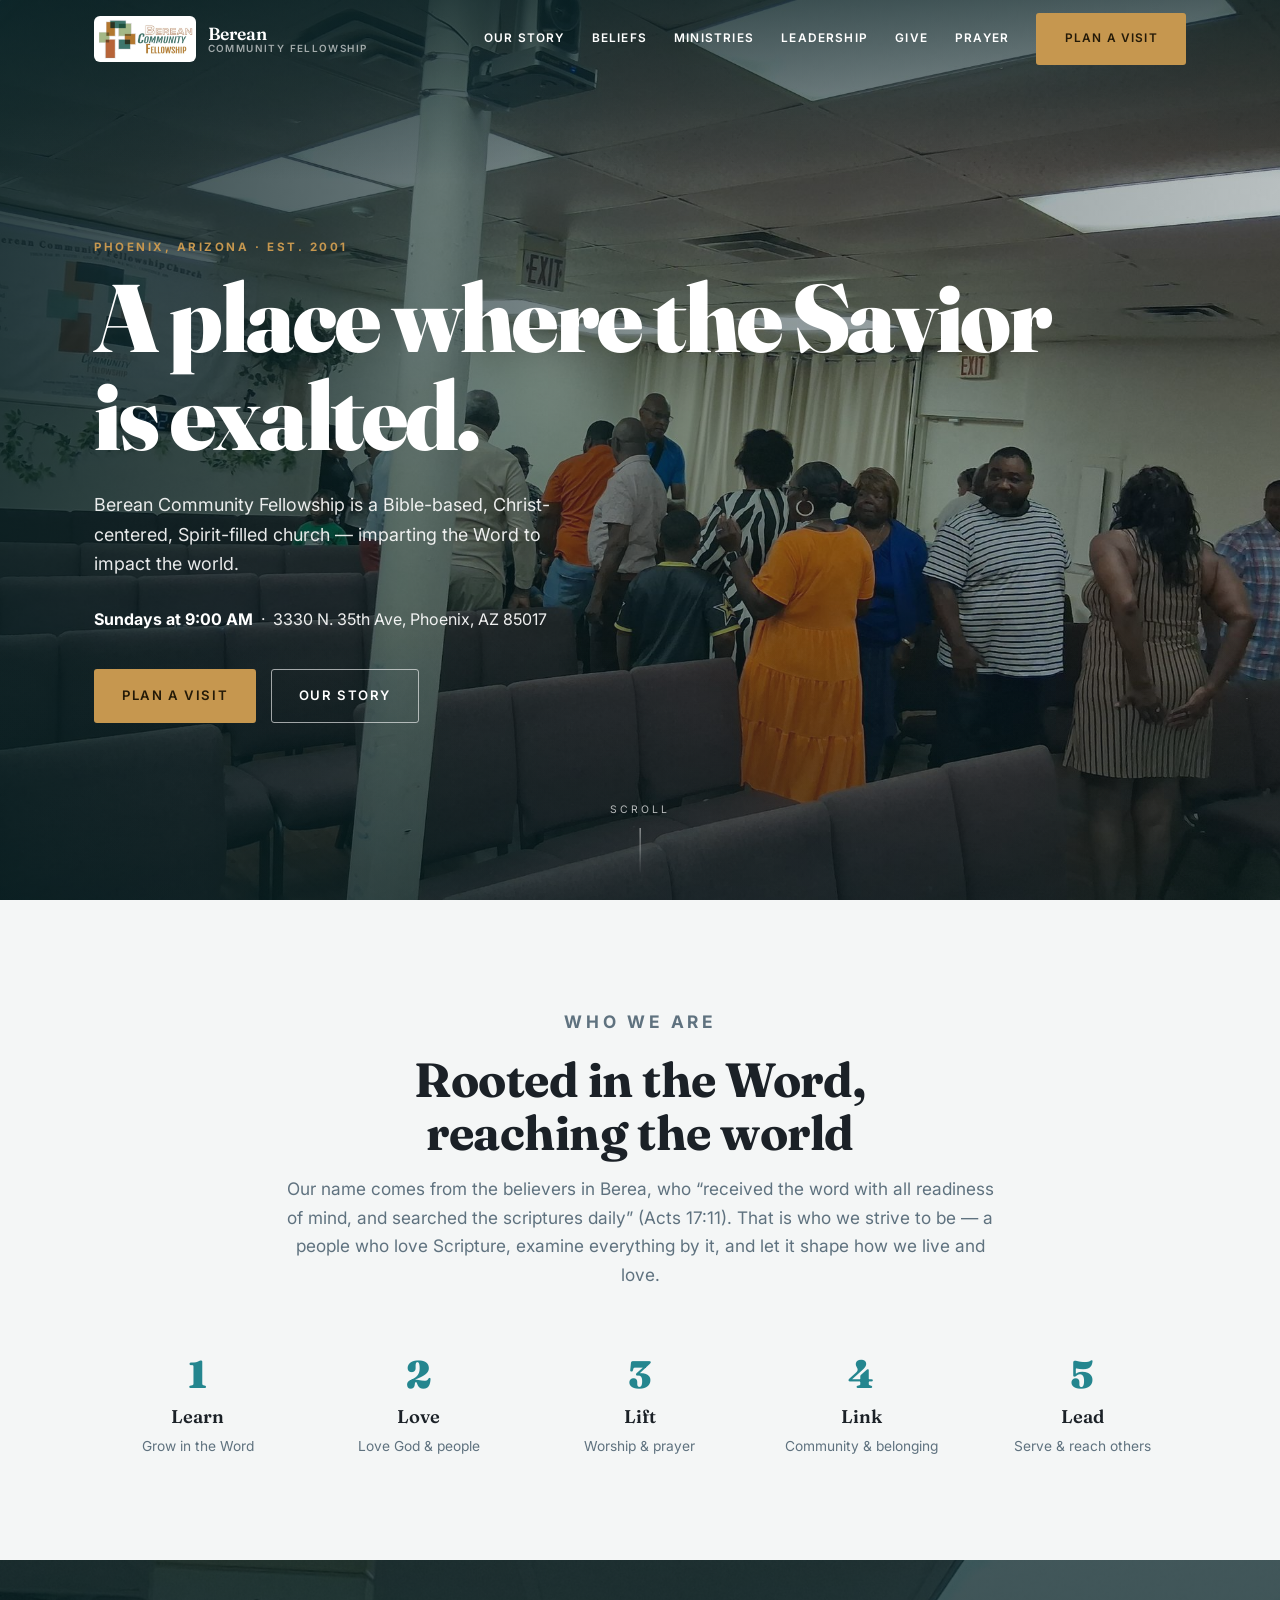
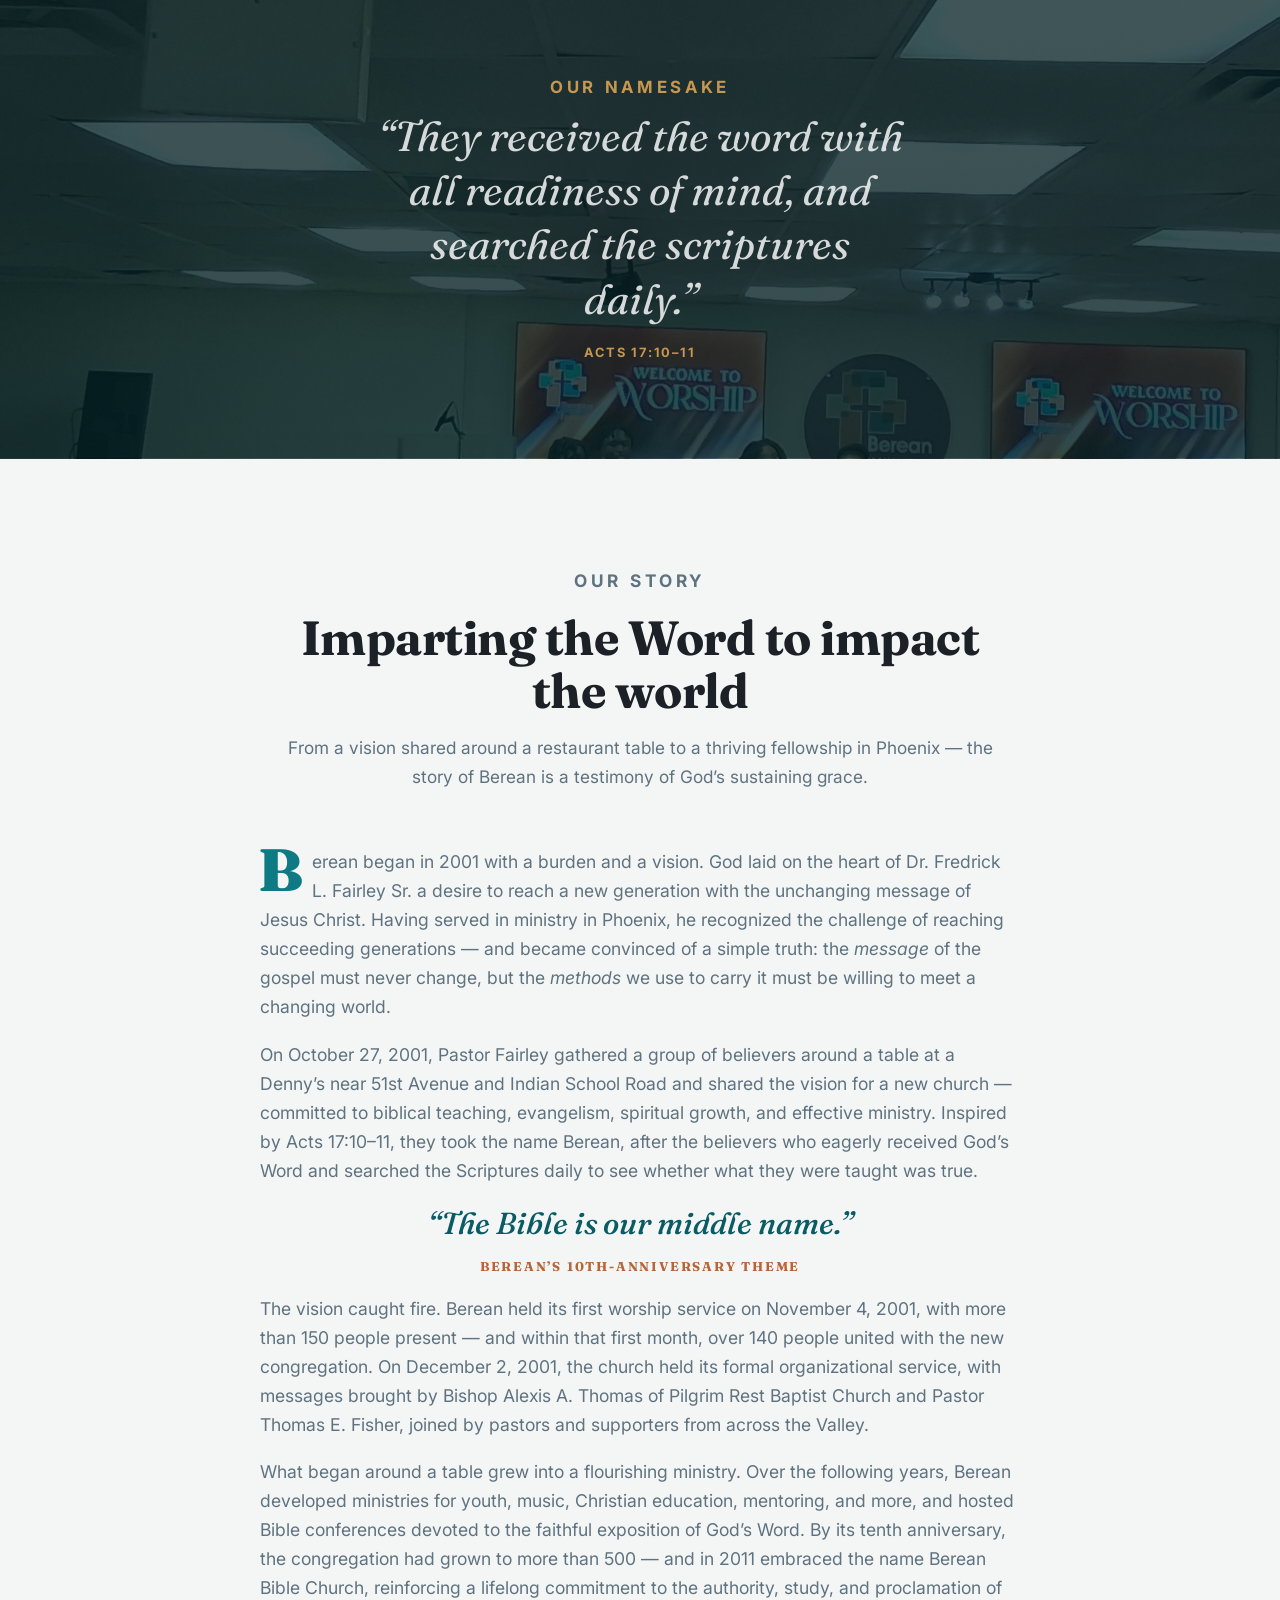
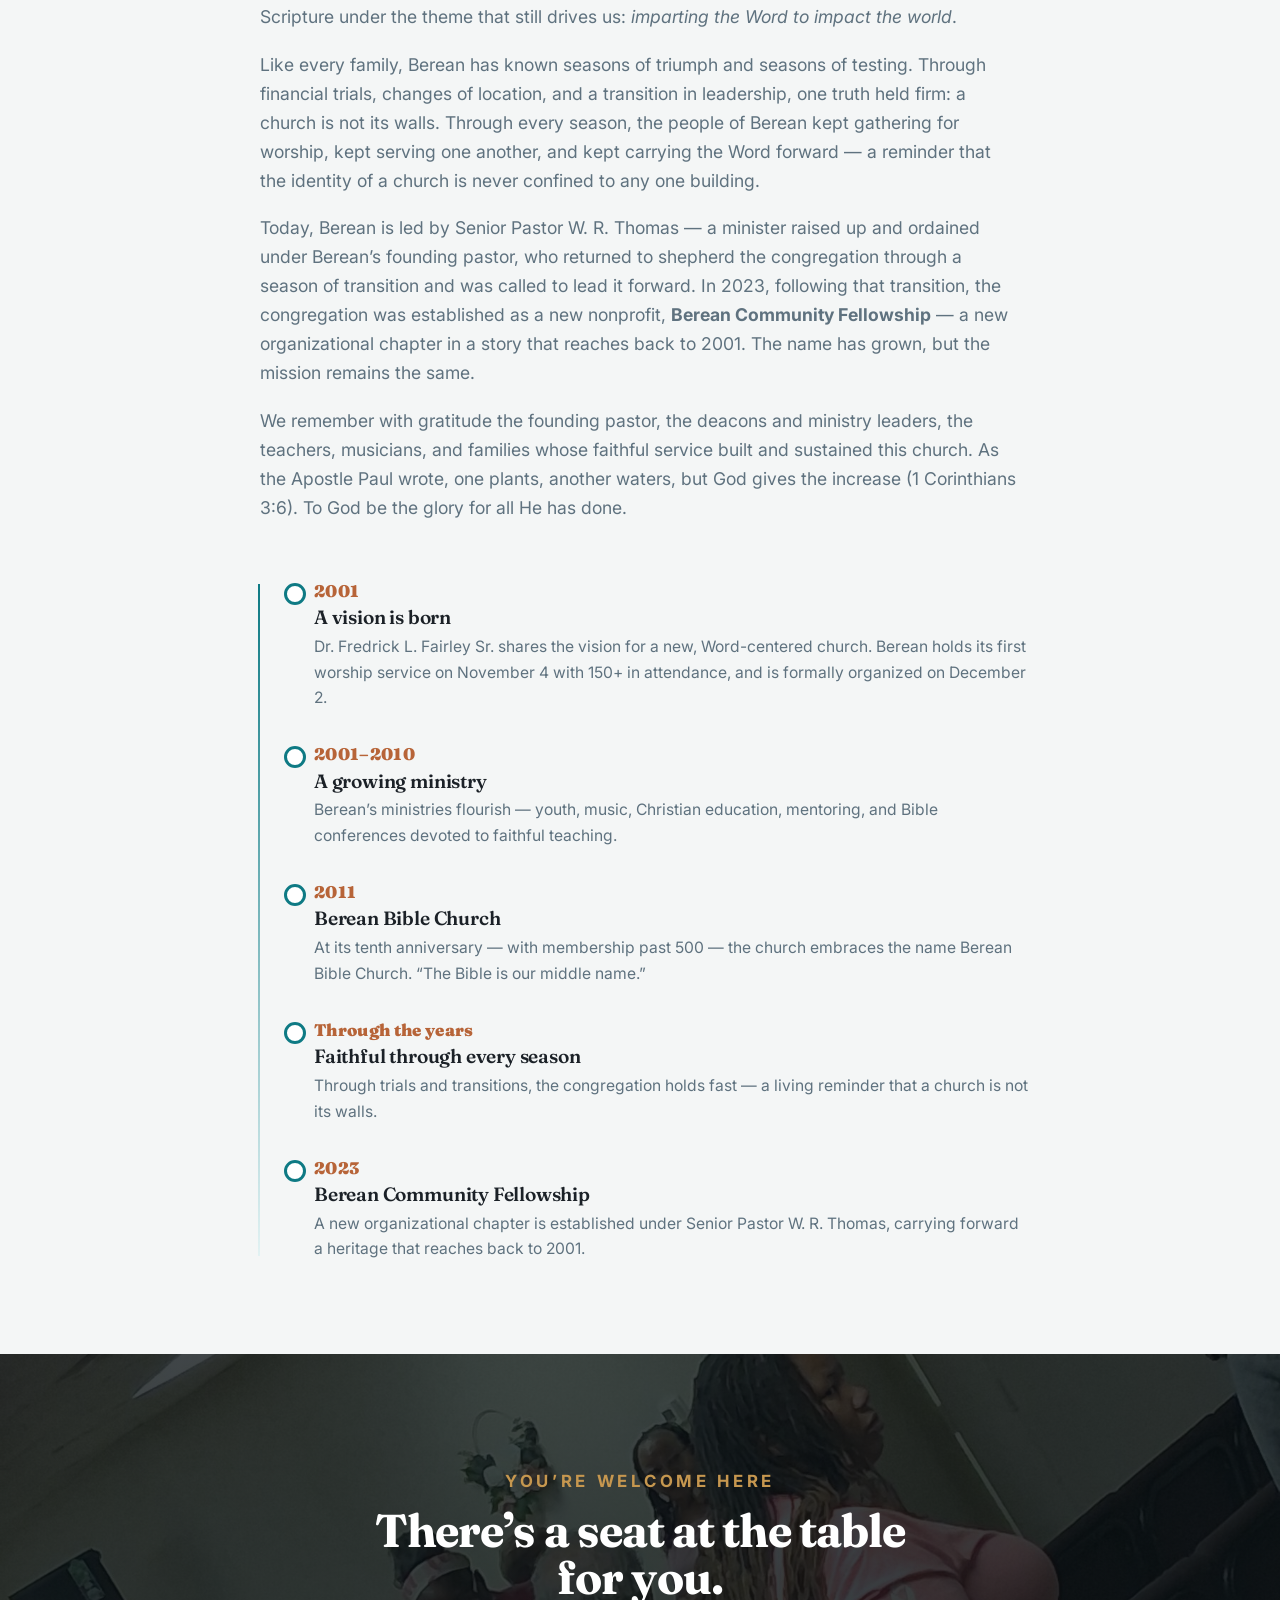
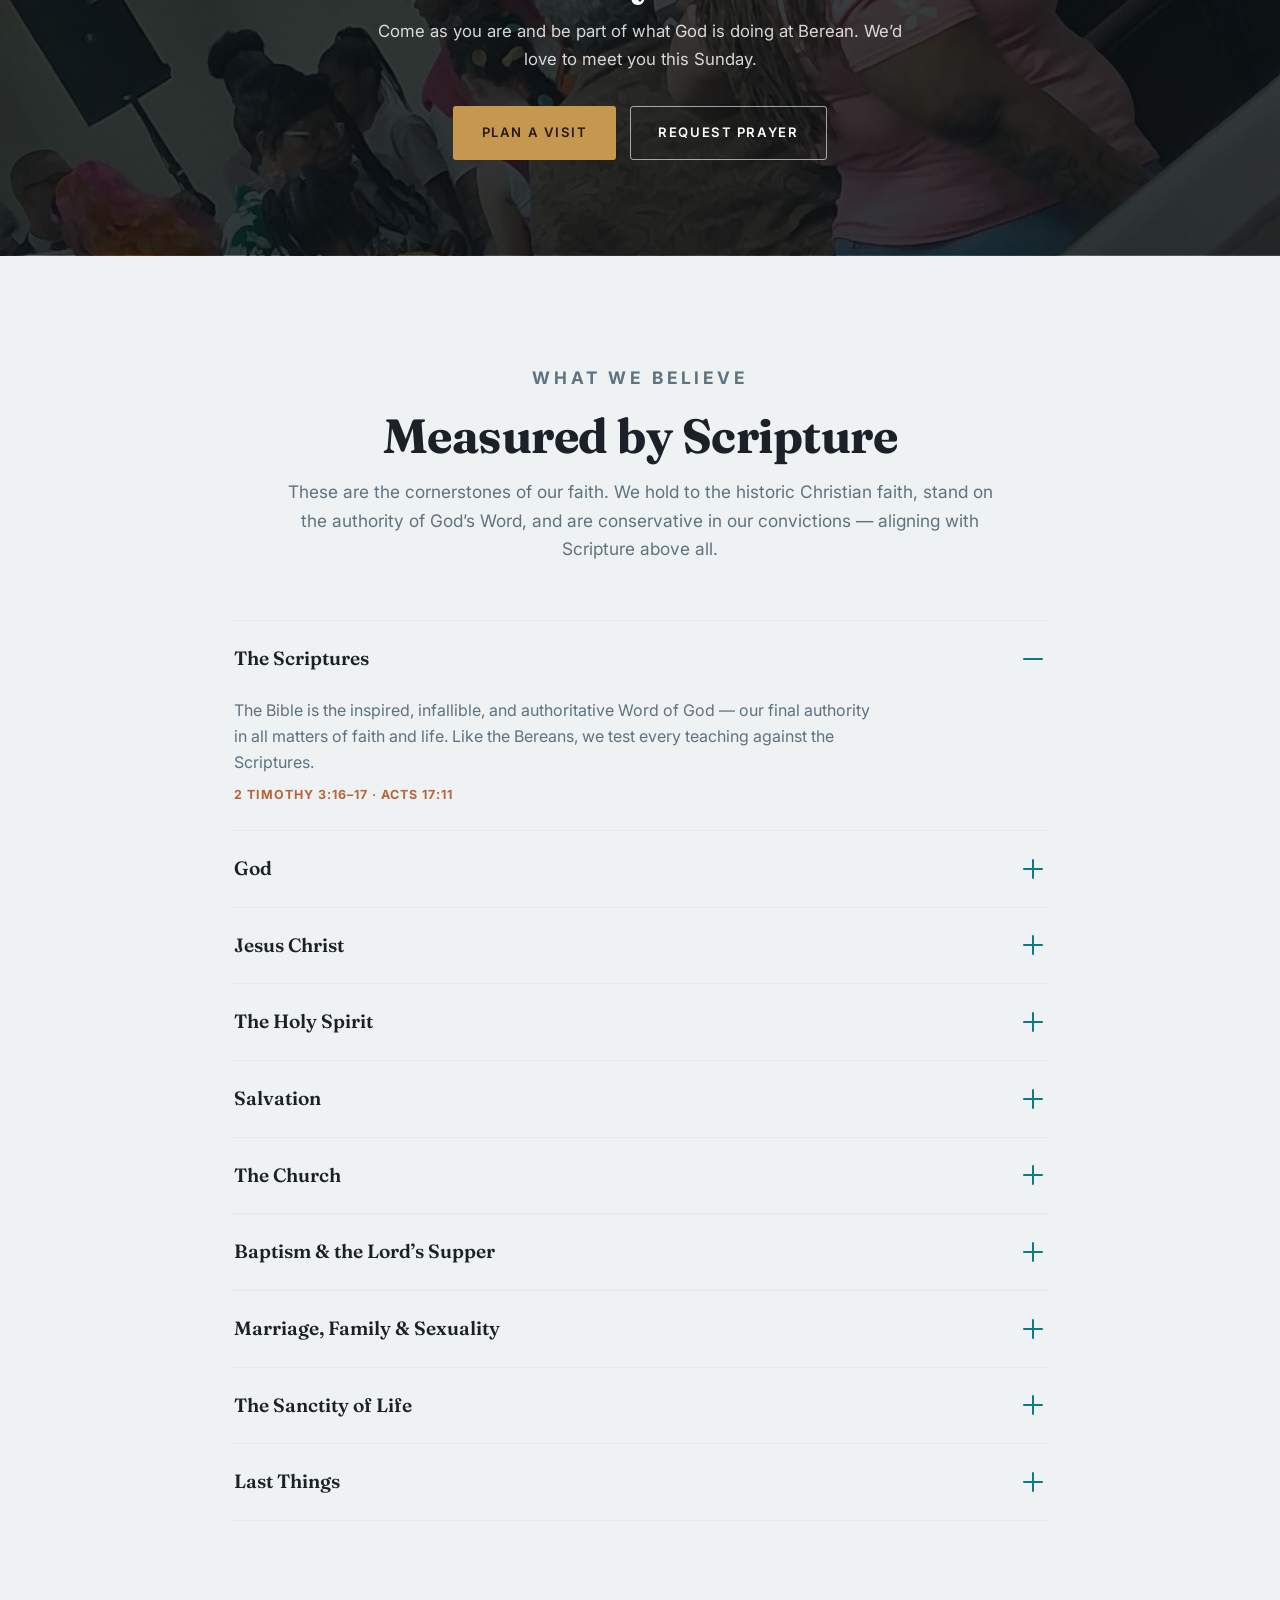
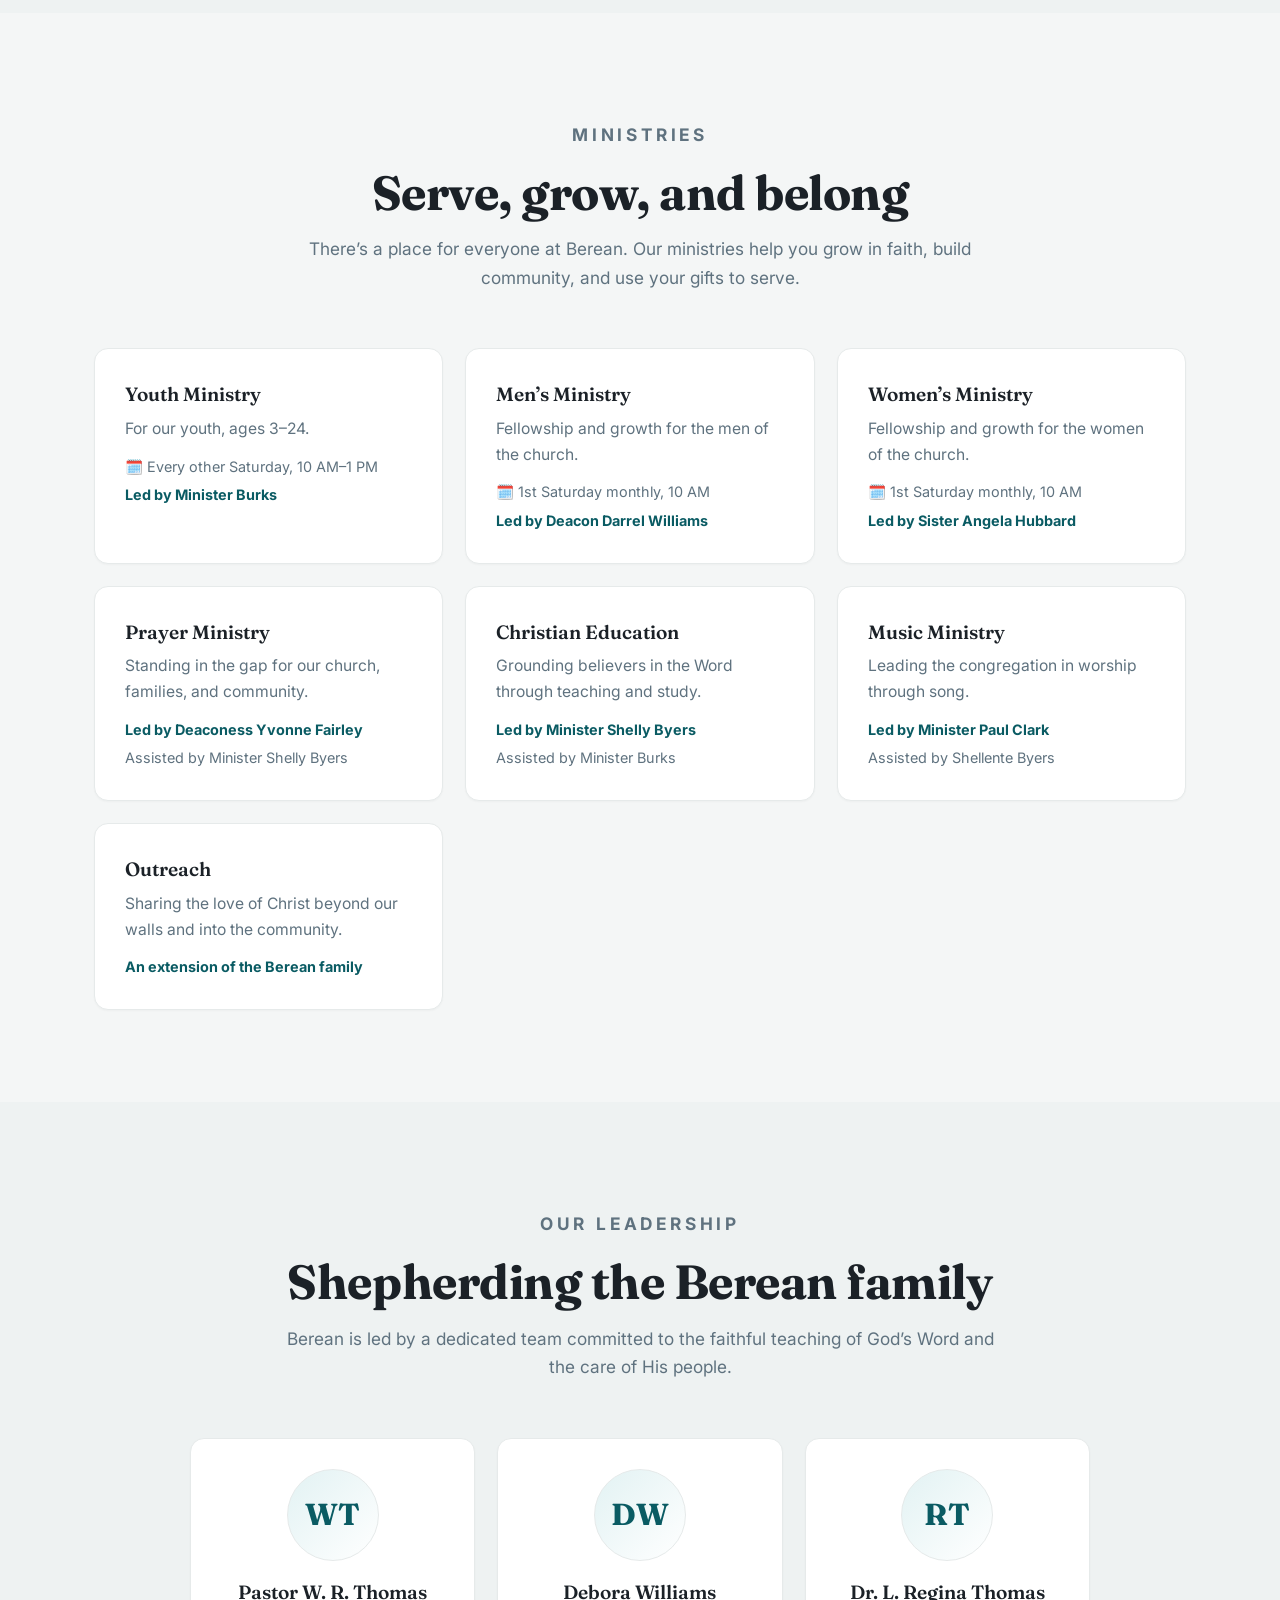
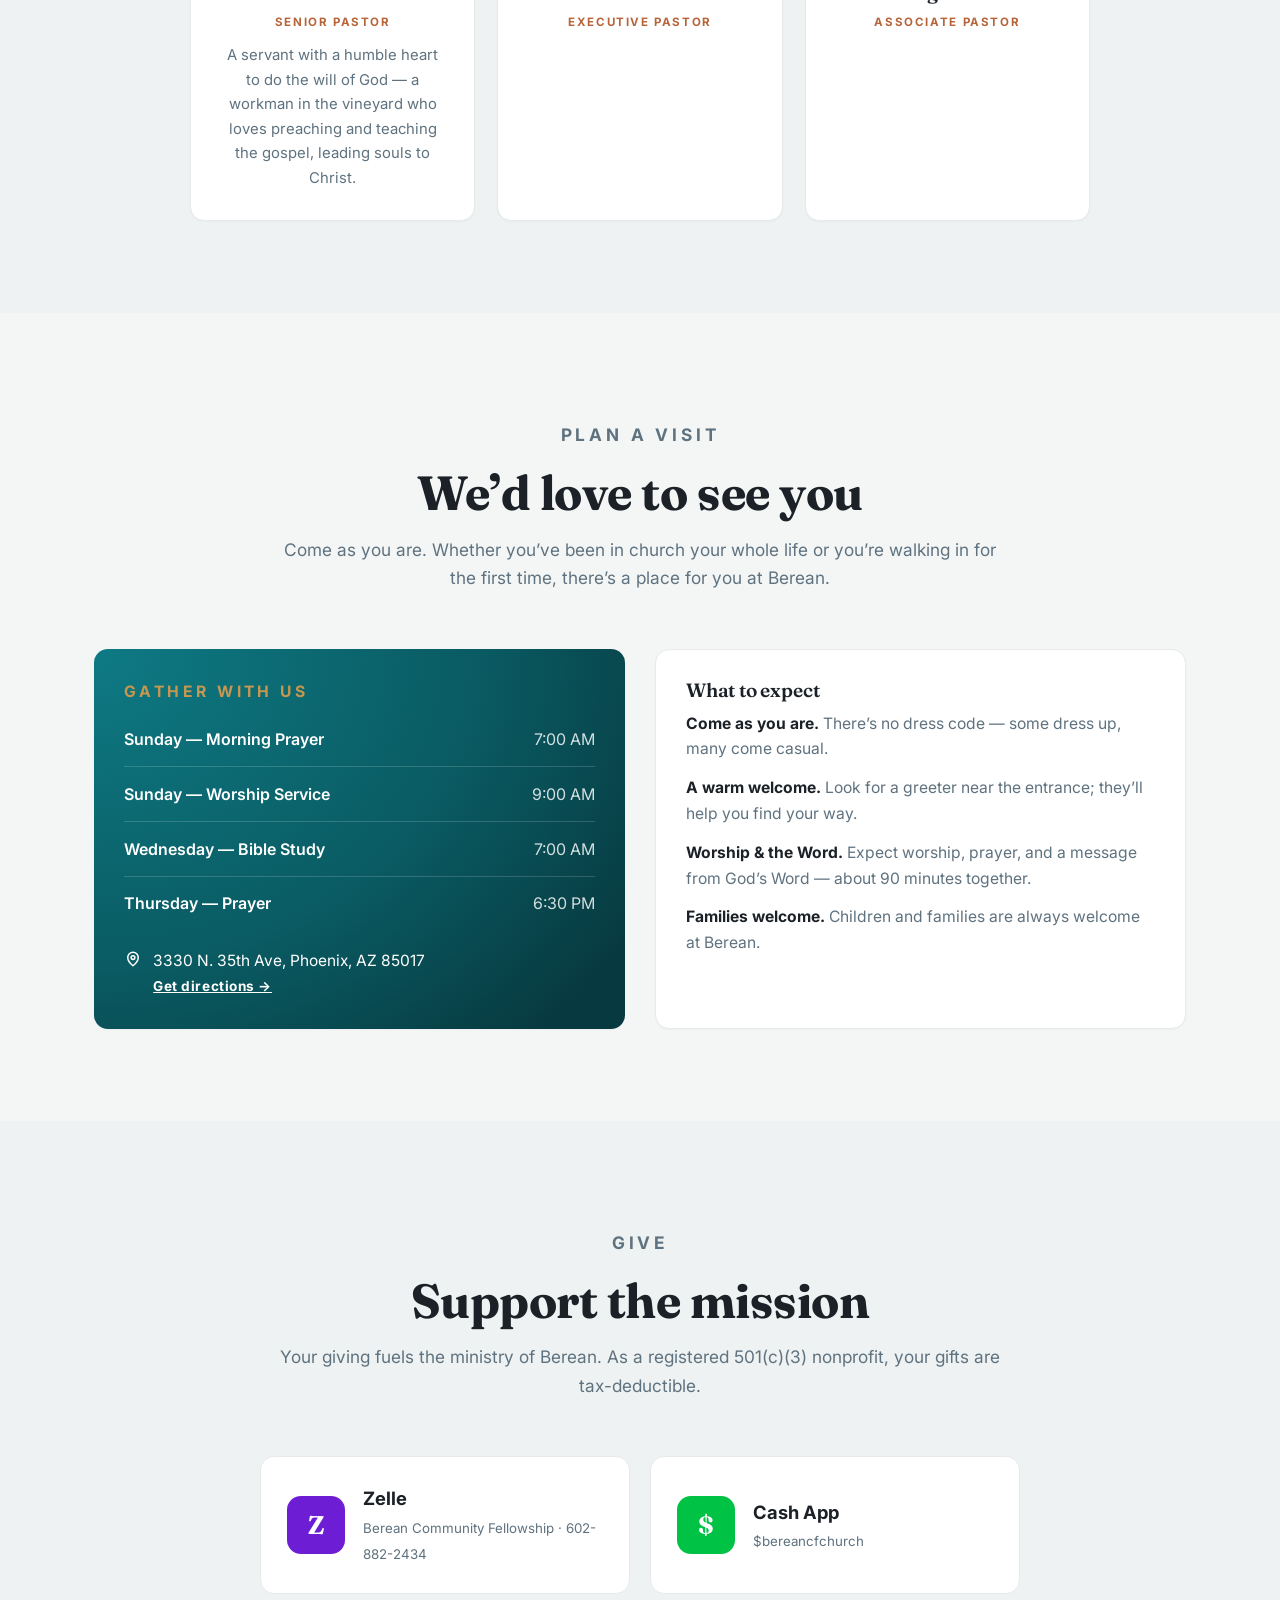
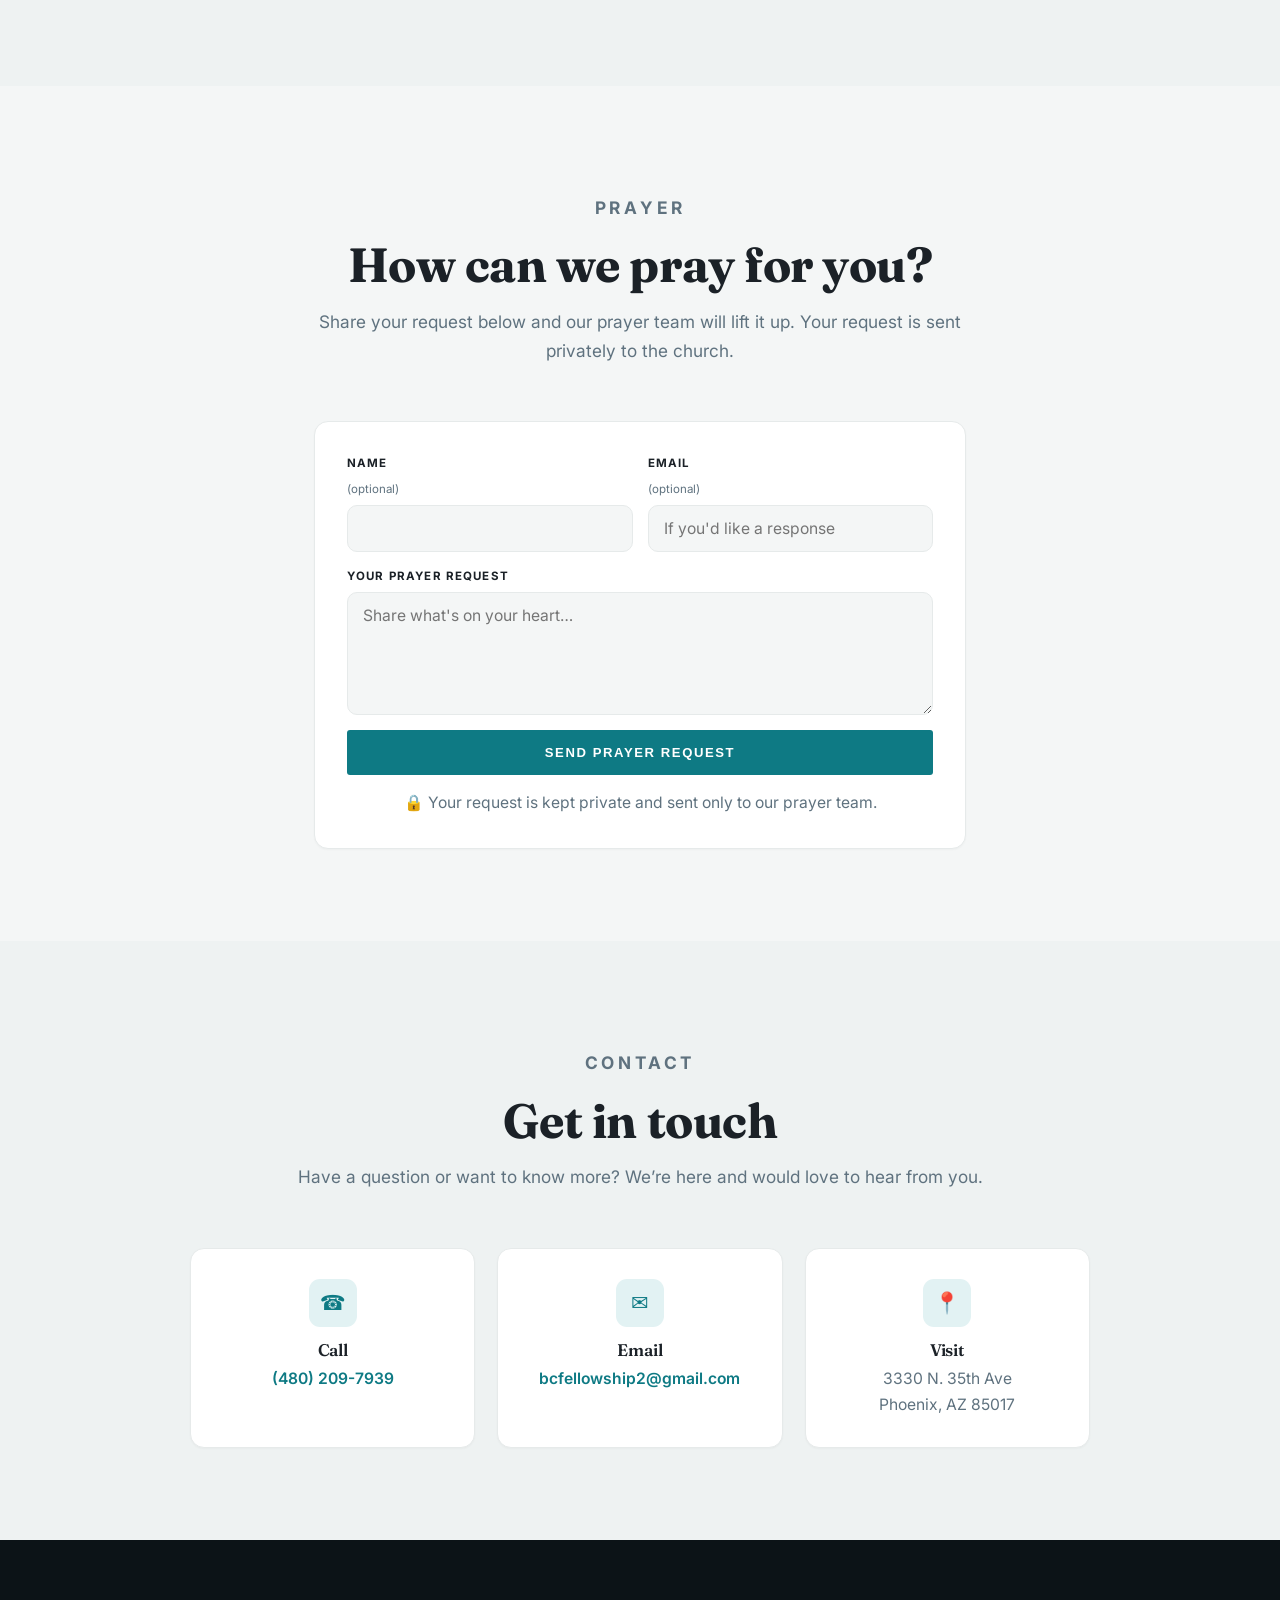
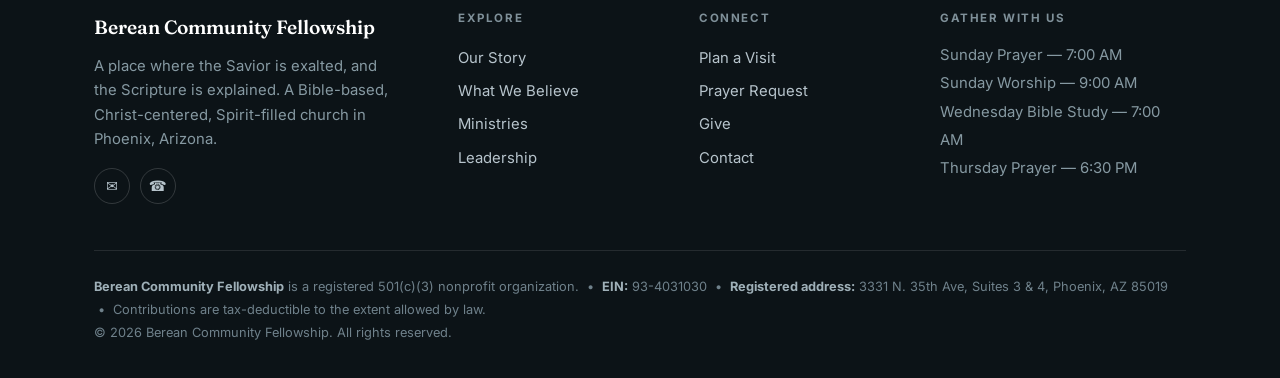
==== commit f61a8146: "Add real church photos: hero (congregation), Acts band (worship), welcome band Co-Authored-By: Claud" ====
--- a/index.html
+++ b/index.html
@@ -76,7 +76,9 @@
   }
   /* To use a photo later: add  background-image:url('assets/hero.jpg'); background-size:cover; background-position:center; to .hero-photo and un-hide it */
   .hero-photo{position:absolute;inset:0;z-index:0;background-size:cover;background-position:center}
-  .hero-scrim{position:absolute;inset:0;z-index:1;background:linear-gradient(90deg, rgba(5,30,33,.72) 0%, rgba(5,30,33,.35) 55%, rgba(5,30,33,.15) 100%)}
+  .hero-scrim{position:absolute;inset:0;z-index:1;background:
+    linear-gradient(180deg, rgba(5,30,33,.6) 0%, rgba(5,30,33,0) 20%, rgba(5,30,33,0) 70%, rgba(5,30,33,.35) 100%),
+    linear-gradient(90deg, rgba(5,30,33,.82) 0%, rgba(5,30,33,.5) 50%, rgba(5,30,33,.28) 100%)}
   .hero .wrap{position:relative;z-index:2;padding-top:120px;padding-bottom:70px;width:100%}
   .hero h1{font-size:clamp(2.9rem,7.5vw,6rem);font-weight:900;letter-spacing:-.025em;max-width:16ch}
   .hero .lede{max-width:46ch;margin:1.6rem 0 0;font-size:clamp(1rem,1.4vw,1.18rem);color:rgba(255,255,255,.9)}
@@ -254,7 +256,7 @@
 <!-- HERO -->
 <section class="hero">
   <div class="hero-bg"></div>
-  <div class="hero-photo" id="heroPhoto" hidden></div>
+  <div class="hero-photo" style="background-image:url('assets/hero.jpg')"></div>
   <div class="hero-scrim"></div>
   <div class="wrap">
     <p class="eyebrow" style="color:var(--gold)">Phoenix, Arizona · Est. 2001</p>
@@ -288,7 +290,7 @@
 </section>
 
 <!-- BAND: Acts 17:11 -->
-<section class="band">
+<section class="band" style="background-image:linear-gradient(rgba(6,34,38,.76),rgba(6,34,38,.82)),url('assets/band-worship.jpg');background-size:cover;background-position:center">
   <div class="wrap">
     <p class="eyebrow">Our Namesake</p>
     <p class="quote">&ldquo;They received the word with all readiness of mind, and searched the scriptures daily.&rdquo;</p>
@@ -332,7 +334,7 @@
 </section>
 
 <!-- BAND: Plan a visit CTA -->
-<section class="band alt">
+<section class="band alt" style="background-image:linear-gradient(rgba(10,17,20,.78),rgba(10,17,20,.84)),url('assets/band-welcome.jpg');background-size:cover;background-position:center">
   <div class="wrap">
     <p class="eyebrow">You&rsquo;re Welcome Here</p>
     <h2 class="display" style="font-weight:700">There&rsquo;s a seat at the table for you.</h2>
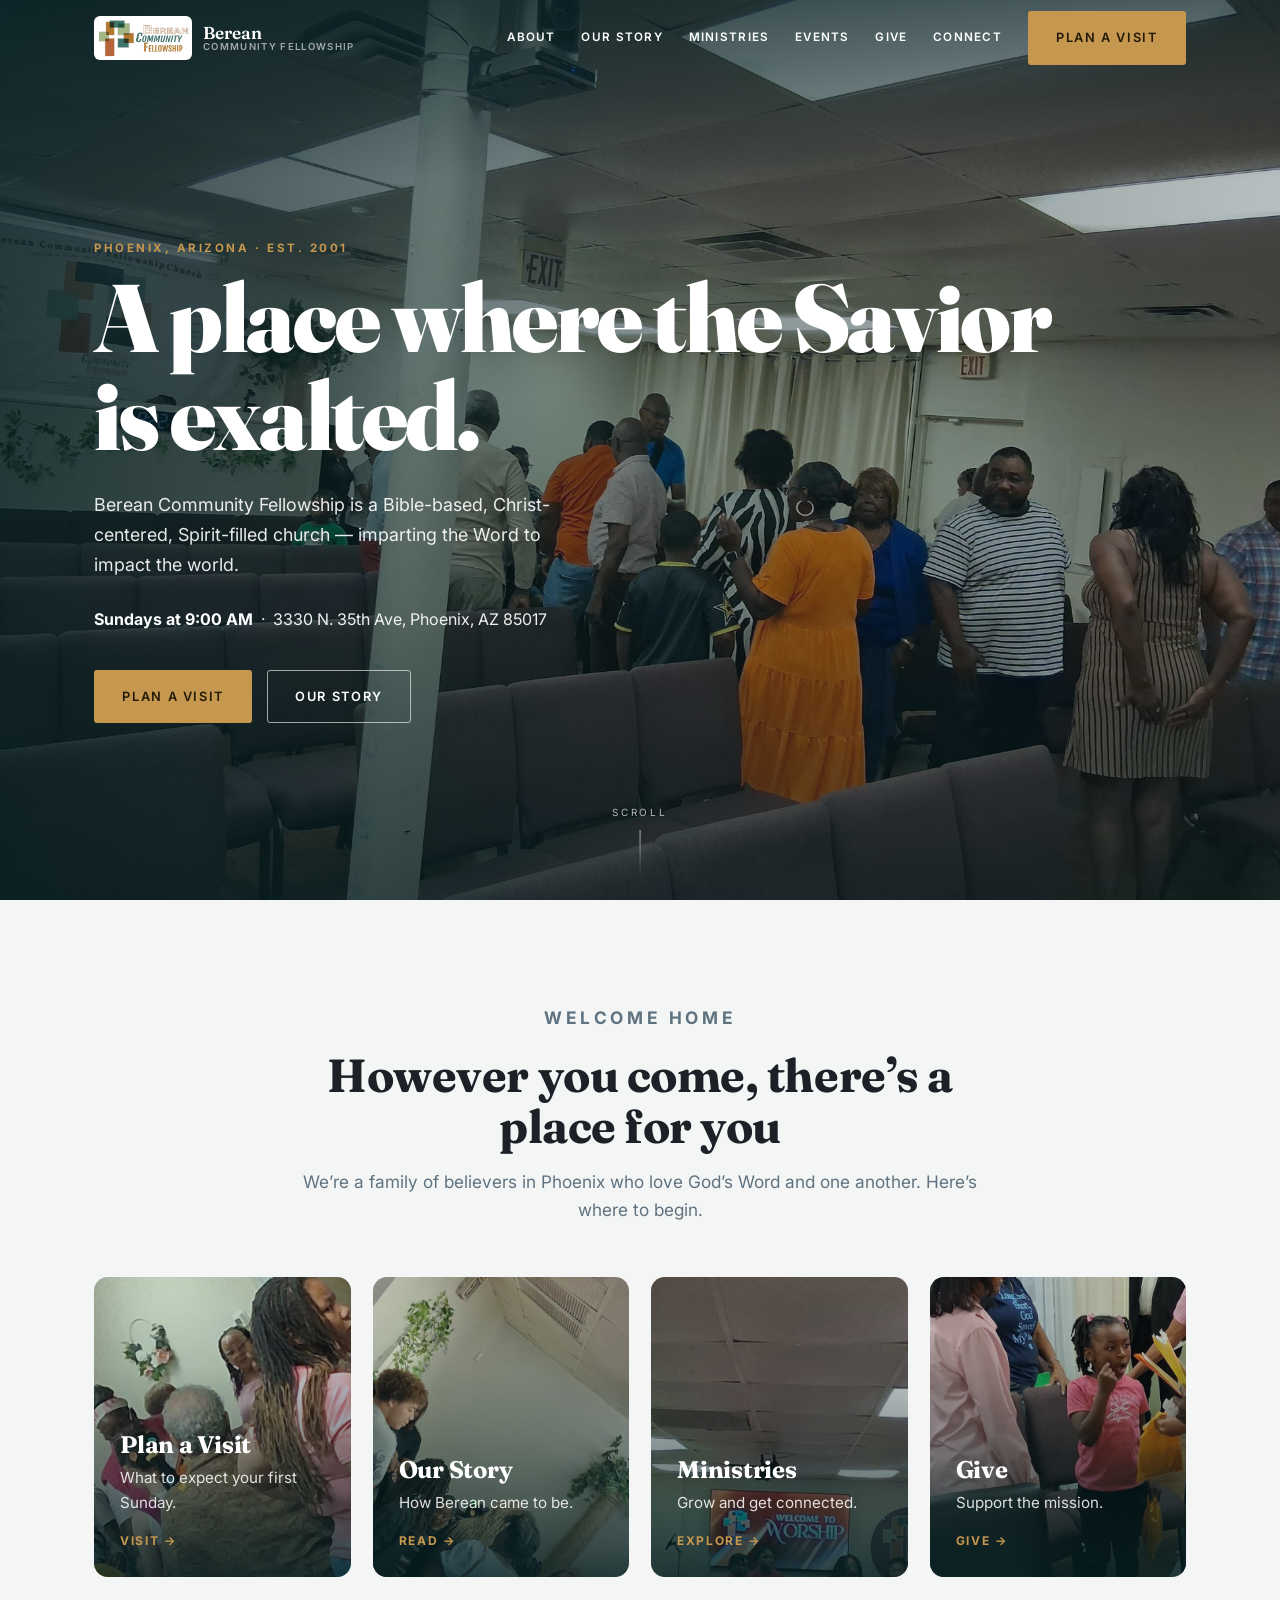
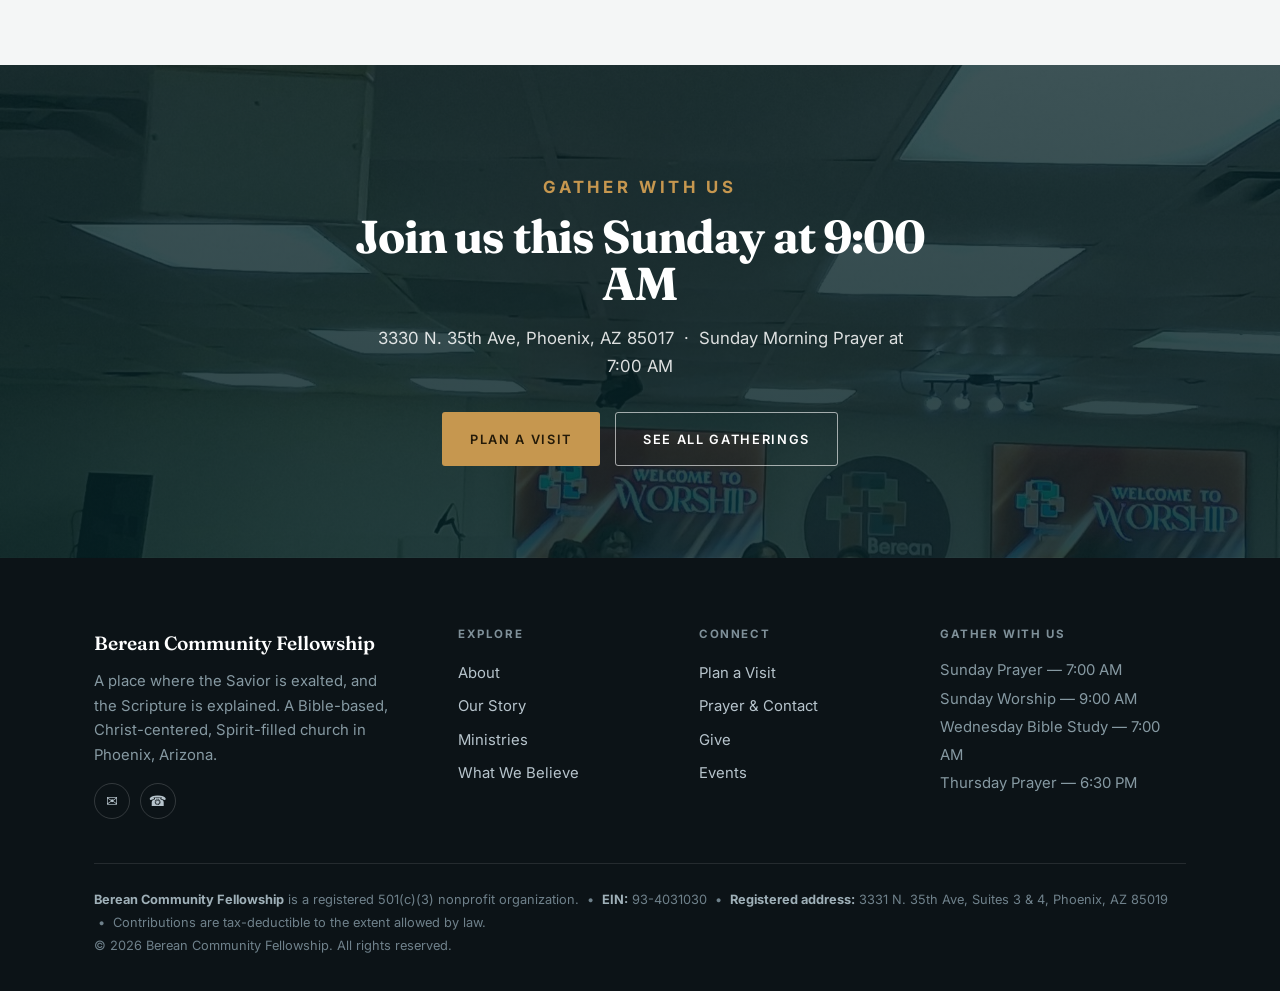
==== commit c0a7ae0b: "Rebuild as a multi-page site (Legacy-style IA): Home, About, Our Story, Ministries, Visit, Events, G" ====
--- a/index.html
+++ b/index.html
@@ -4,7 +4,7 @@
 <meta charset="utf-8" />
 <meta name="viewport" content="width=device-width, initial-scale=1" />
 <title>Berean Community Fellowship | Phoenix, AZ</title>
-<meta name="description" content="Berean Community Fellowship is a Bible-based, Christ-centered, Spirit-filled church in Phoenix, Arizona. Join us Sunday mornings at 9:00 AM — a place where the Savior is exalted and the Scripture is explained." />
+<meta name="description" content="A Bible-based, Christ-centered, Spirit-filled church in Phoenix, Arizona. Join us Sunday mornings at 9:00 AM — a place where the Savior is exalted and the Scripture is explained." />
 <meta property="og:title" content="Berean Community Fellowship" />
 <meta property="og:description" content="A Bible-based, Christ-centered, Spirit-filled church in Phoenix, Arizona. Sundays at 9:00 AM." />
 <meta property="og:type" content="website" />
@@ -14,245 +14,29 @@
 <link rel="preconnect" href="https://fonts.googleapis.com" />
 <link rel="preconnect" href="https://fonts.gstatic.com" crossorigin />
 <link href="https://fonts.googleapis.com/css2?family=Fraunces:ital,opsz,wght@0,9..144,400;0,9..144,500;0,9..144,600;0,9..144,700;0,9..144,900;1,9..144,400;1,9..144,500&family=Inter:wght@400;500;600;700&display=swap" rel="stylesheet" />
-<style>
-  :root{
-    --bg:#f4f6f6; --surface:#ffffff; --fg:#1b2127; --muted:#5f727f; --border:#e6eaea; --border-soft:#eef1f1;
-    --brand:#0e7a84; --brand-strong:#0a5b63; --brand-deep:#073a40; --brand-bright:#1eb2bb; --brand-soft:#e2f2f3;
-    --accent:#b76438; --accent-soft:#f7ece4; --gold:#c6974f;
-    --serif:'Fraunces',Georgia,'Times New Roman',serif;
-    --sans:'Inter',system-ui,-apple-system,Segoe UI,Roboto,Helvetica,Arial,sans-serif;
-    --maxw:1140px;
-  }
-  *{box-sizing:border-box}
-  html{scroll-behavior:smooth}
-  body{margin:0;font-family:var(--sans);color:var(--fg);background:var(--bg);line-height:1.65;-webkit-font-smoothing:antialiased}
-  img{max-width:100%;display:block}
-  a{color:inherit}
-  h1,h2,h3,h4{font-family:var(--serif);font-weight:600;line-height:1.1;margin:0;letter-spacing:-.01em}
-  .wrap{max-width:var(--maxw);margin:0 auto;padding:0 24px}
-  .section{padding:92px 0}
-  .eyebrow{font-size:.72rem;font-weight:700;letter-spacing:.22em;text-transform:uppercase;color:var(--accent)}
-  .display{font-family:var(--serif);font-weight:900;letter-spacing:-.02em;line-height:1.02}
-
-  .btn{display:inline-flex;align-items:center;gap:.55rem;border-radius:3px;padding:.95rem 1.7rem;font-weight:600;font-size:.82rem;letter-spacing:.12em;text-transform:uppercase;text-decoration:none;border:1px solid transparent;transition:.18s;cursor:pointer}
-  .btn-primary{background:var(--brand);color:#fff}
-  .btn-primary:hover{background:var(--brand-strong)}
-  .btn-gold{background:var(--gold);color:#241a08}
-  .btn-gold:hover{filter:brightness(1.07)}
-  .btn-ghost{background:transparent;color:#fff;border-color:rgba(255,255,255,.6)}
-  .btn-ghost:hover{background:rgba(255,255,255,.14)}
-  .btn-dark{background:var(--fg);color:#fff}
-  .btn-dark:hover{background:#000}
-
-  /* Header */
-  header.nav{position:fixed;top:0;left:0;right:0;z-index:60;transition:.25s}
-  header.nav.top{background:transparent}
-  header.nav.scrolled{background:rgba(255,255,255,.95);backdrop-filter:blur(12px);border-bottom:1px solid var(--border)}
-  .nav-inner{display:flex;align-items:center;justify-content:space-between;height:78px}
-  .brand{display:flex;align-items:center;gap:.7rem;text-decoration:none}
-  .brand img{height:46px;width:auto;border-radius:6px;background:#fff;padding:3px}
-  .brand b{font-family:var(--serif);font-size:1.1rem;font-weight:600;line-height:1.05;transition:.25s}
-  .brand span{display:block;font-size:.62rem;letter-spacing:.14em;text-transform:uppercase;font-family:var(--sans);font-weight:600;opacity:.75}
-  nav.links{display:flex;align-items:center;gap:1.7rem}
-  nav.links a{text-decoration:none;font-weight:600;font-size:.74rem;letter-spacing:.1em;text-transform:uppercase;transition:.15s}
-  nav.links a.navlink:hover{color:var(--brand)}
-  /* color states over hero vs scrolled */
-  header.top .brand b, header.top nav.links a.navlink{color:#fff}
-  header.top .brand span{color:rgba(255,255,255,.8)}
-  header.scrolled .brand b{color:var(--fg)}
-  header.scrolled nav.links a.navlink{color:var(--fg)}
-  header.scrolled .brand span{color:var(--muted)}
-  .burger{display:none;background:none;border:0;cursor:pointer;padding:9px;z-index:70}
-  .burger span{display:block;width:24px;height:2px;margin:5px 0;border-radius:2px;background:#fff;transition:.25s}
-  header.scrolled .burger span{background:var(--fg)}
-
-  /* Hero */
-  .hero{position:relative;min-height:100svh;display:flex;align-items:center;color:#fff;overflow:hidden}
-  .hero-bg{position:absolute;inset:0;z-index:0;
-    background:
-      radial-gradient(90% 70% at 78% 12%, rgba(30,178,187,.55) 0%, rgba(30,178,187,0) 55%),
-      radial-gradient(80% 80% at 10% 90%, rgba(10,91,99,.9) 0%, rgba(10,91,99,0) 60%),
-      linear-gradient(150deg, #0e7a84 0%, #0a5b63 48%, #073a40 100%);
-  }
-  /* To use a photo later: add  background-image:url('assets/hero.jpg'); background-size:cover; background-position:center; to .hero-photo and un-hide it */
-  .hero-photo{position:absolute;inset:0;z-index:0;background-size:cover;background-position:center}
-  .hero-scrim{position:absolute;inset:0;z-index:1;background:
-    linear-gradient(180deg, rgba(5,30,33,.6) 0%, rgba(5,30,33,0) 20%, rgba(5,30,33,0) 70%, rgba(5,30,33,.35) 100%),
-    linear-gradient(90deg, rgba(5,30,33,.82) 0%, rgba(5,30,33,.5) 50%, rgba(5,30,33,.28) 100%)}
-  .hero .wrap{position:relative;z-index:2;padding-top:120px;padding-bottom:70px;width:100%}
-  .hero h1{font-size:clamp(2.9rem,7.5vw,6rem);font-weight:900;letter-spacing:-.025em;max-width:16ch}
-  .hero .lede{max-width:46ch;margin:1.6rem 0 0;font-size:clamp(1rem,1.4vw,1.18rem);color:rgba(255,255,255,.9)}
-  .hero .svc{margin-top:1.7rem;font-size:1rem;color:rgba(255,255,255,.92)}
-  .hero .svc b{font-weight:700;color:#fff}
-  .hero-actions{margin-top:2.3rem;display:flex;gap:.9rem;flex-wrap:wrap}
-  .scrolldown{position:absolute;left:50%;bottom:26px;transform:translateX(-50%);z-index:2;color:rgba(255,255,255,.7);font-size:.65rem;letter-spacing:.3em;text-transform:uppercase;text-align:center}
-  .scrolldown .bar{width:1px;height:46px;margin:10px auto 0;background:linear-gradient(rgba(255,255,255,.7),rgba(255,255,255,0))}
-
-  /* Section heads */
-  .center-head{text-align:center;max-width:720px;margin:0 auto 56px}
-  .center-head h2{font-size:clamp(2rem,4vw,3rem);margin-top:.7rem;font-weight:700}
-  .center-head p{color:var(--muted);margin-top:1rem;font-size:1.08rem}
-  .lead-in{color:var(--muted);font-size:1.08rem}
-
-  /* Values */
-  .grid{display:grid;gap:22px}
-  .values{grid-template-columns:repeat(5,1fr);gap:14px}
-  .value{text-align:center;padding:10px 6px}
-  .value .vnum{font-family:var(--serif);font-size:2.4rem;font-weight:900;color:var(--brand);line-height:1;opacity:.9}
-  .value b{display:block;font-family:var(--serif);font-size:1.15rem;margin-top:.5rem;font-weight:600}
-  .value small{color:var(--muted);font-size:.86rem;display:block;margin-top:.2rem}
-
-  /* Immersive bands */
-  .band{position:relative;color:#fff;text-align:center;overflow:hidden;
-    background:radial-gradient(100% 120% at 50% 0%, #0e7a84 0%, #0a5b63 55%, #073a40 100%)}
-  .band .wrap{position:relative;z-index:2;padding:96px 24px}
-  .band.alt{background:radial-gradient(100% 120% at 50% 0%, #1a2228 0%, #10171c 60%, #0b1114 100%)}
-  .band .eyebrow{color:var(--gold)}
-  .band h2{font-size:clamp(1.8rem,3.6vw,2.9rem);font-weight:700;max-width:18ch;margin:.7rem auto 0}
-  .band .quote{font-family:var(--serif);font-style:italic;font-weight:400;font-size:clamp(1.5rem,3.4vw,2.6rem);line-height:1.3;max-width:20ch;margin:.5rem auto 0}
-  .band p{color:rgba(255,255,255,.82);max-width:48ch;margin:1.1rem auto 0;font-size:1.05rem}
-  .band .band-actions{margin-top:2rem;display:flex;gap:.9rem;justify-content:center;flex-wrap:wrap}
-
-  /* Cards */
-  .card{background:var(--surface);border:1px solid var(--border);border-radius:14px;padding:30px;box-shadow:0 1px 2px rgba(0,0,0,.03)}
-  .card h3{font-size:1.2rem;margin-bottom:.4rem;font-weight:600}
-  .card p{color:var(--muted);margin:0;font-size:.98rem}
-  .ico{width:48px;height:48px;border-radius:11px;display:flex;align-items:center;justify-content:center;background:var(--brand-soft);color:var(--brand);font-size:1.3rem;margin-bottom:16px}
-  .autogrid{grid-template-columns:repeat(auto-fit,minmax(260px,1fr))}
-  .soft{background:#eef2f2}
-
-  /* Story */
-  .story-intro{max-width:760px;margin:0 auto 10px}
-  .story-intro p{color:var(--muted);font-size:1.1rem;margin:0 0 1.15rem}
-  .story-intro .first::first-letter{initial-letter:2;font-family:var(--serif);font-weight:900;color:var(--brand);margin-right:.6rem;float:left;font-size:3.1rem;line-height:.8;padding-top:.1rem}
-  .pullquote{font-family:var(--serif);font-style:italic;font-weight:500;font-size:clamp(1.3rem,2.6vw,1.9rem);line-height:1.35;color:var(--brand-strong);text-align:center;max-width:22ch;margin:18px auto}
-  .pullquote cite{display:block;font-style:normal;font-size:.8rem;letter-spacing:.14em;text-transform:uppercase;color:var(--accent);margin-top:.9rem;font-weight:700}
-
-  /* Timeline */
-  .timeline{max-width:780px;margin:56px auto 0;position:relative;padding-left:34px}
-  .timeline::before{content:"";position:absolute;left:8px;top:6px;bottom:6px;width:2px;background:linear-gradient(var(--brand),var(--brand-soft))}
-  .tl{position:relative;padding:0 0 30px 30px}
-  .tl::before{content:"";position:absolute;left:-0.5px;top:5px;width:16px;height:16px;border-radius:50%;background:var(--surface);border:3px solid var(--brand)}
-  .tl:last-child{padding-bottom:0}
-  .tl .yr{font-family:var(--serif);font-weight:900;color:var(--accent);font-size:1.05rem;letter-spacing:.02em}
-  .tl h4{font-size:1.2rem;font-weight:600;margin:.1rem 0 .35rem}
-  .tl p{color:var(--muted);margin:0;font-size:.98rem}
-
-  /* Leadership */
-  .leader{text-align:center}
-  .leader .ava{width:92px;height:92px;border-radius:50%;margin:0 auto 16px;background:linear-gradient(135deg,var(--brand-soft),#fff);color:var(--brand-strong);display:flex;align-items:center;justify-content:center;font-family:var(--serif);font-weight:700;font-size:1.9rem;border:1px solid var(--border)}
-  .leader b{display:block;font-family:var(--serif);font-size:1.2rem;font-weight:600}
-  .leader .role{color:var(--accent);font-weight:700;font-size:.72rem;letter-spacing:.14em;text-transform:uppercase;margin-top:.3rem}
-  .leader p{color:var(--muted);font-size:.93rem;margin:.7rem 0 0}
-
-  /* Beliefs accordion */
-  .acc{max-width:820px;margin:0 auto;border-top:1px solid var(--border)}
-  .acc details{border-bottom:1px solid var(--border)}
-  .acc summary{list-style:none;cursor:pointer;padding:22px 4px;display:flex;align-items:center;justify-content:space-between;gap:1rem;font-family:var(--serif);font-size:1.2rem;font-weight:600}
-  .acc summary::-webkit-details-marker{display:none}
-  .acc summary .plus{flex:0 0 auto;width:26px;height:26px;position:relative;transition:.2s}
-  .acc summary .plus::before,.acc summary .plus::after{content:"";position:absolute;background:var(--brand);border-radius:2px;transition:.2s}
-  .acc summary .plus::before{left:3px;right:3px;top:12px;height:2px}
-  .acc summary .plus::after{top:3px;bottom:3px;left:12px;width:2px}
-  .acc details[open] summary .plus::after{transform:rotate(90deg);opacity:0}
-  .acc .body{padding:0 4px 24px;color:var(--muted);font-size:1rem;max-width:66ch}
-  .acc .body .ref{display:block;margin-top:.6rem;font-size:.78rem;letter-spacing:.08em;text-transform:uppercase;color:var(--accent);font-weight:700}
-
-  /* Ministries */
-  .min b{display:block;font-family:var(--serif);font-size:1.2rem;margin-bottom:.3rem;font-weight:600}
-  .min .mmeta{color:var(--muted);font-size:.9rem;margin-top:.8rem;display:flex;flex-direction:column;gap:.3rem}
-  .min .lead{font-weight:700;color:var(--brand-strong)}
-
-  /* Visit schedule */
-  .visit-grid{display:grid;grid-template-columns:1fr 1fr;gap:30px}
-  .brandcard{background:radial-gradient(120% 140% at 0% 0%, #0e7a84 0%, #0a5b63 60%, #073a40 100%);color:#fff;border:0}
-  .brandcard h3,.brandcard .eyebrow{color:#fff}
-  .brandcard .eyebrow{color:var(--gold)}
-  .sched{margin-top:.5rem}
-  .sched .row{display:flex;justify-content:space-between;gap:1rem;padding:.85rem 0;border-bottom:1px solid rgba(255,255,255,.16)}
-  .sched .row:last-child{border-bottom:0}
-  .sched .d{font-weight:600}
-  .sched .t{color:rgba(255,255,255,.82)}
-  .infoline{display:flex;gap:.7rem;align-items:flex-start;margin-top:1.1rem;font-size:.97rem}
-
-  /* Give */
-  .give-grid{display:grid;grid-template-columns:1fr 1fr;gap:20px;max-width:760px;margin:0 auto}
-  .give{display:flex;align-items:center;gap:18px;text-decoration:none;background:var(--surface);border:1px solid var(--border);border-radius:14px;padding:26px;transition:.18s}
-  .give:hover{border-color:var(--brand);transform:translateY(-2px);box-shadow:0 10px 30px rgba(10,91,99,.08)}
-  .give .badge{width:58px;height:58px;border-radius:14px;display:flex;align-items:center;justify-content:center;color:#fff;font-weight:700;font-size:1.6rem;flex:0 0 auto;font-family:var(--serif)}
-  .give b{display:block;font-size:1.15rem}
-  .give small{color:var(--muted)}
-
-  /* Prayer */
-  .pform{display:grid;gap:15px}
-  .pf-row{display:grid;grid-template-columns:1fr 1fr;gap:15px}
-  .field{display:flex;flex-direction:column;gap:.4rem;font-size:.72rem;font-weight:700;letter-spacing:.1em;text-transform:uppercase;color:var(--fg)}
-  .field input,.field textarea{font-family:inherit;font-size:.98rem;font-weight:400;letter-spacing:0;text-transform:none;color:var(--fg);background:var(--bg);border:1px solid var(--border);border-radius:10px;padding:.8rem .95rem;width:100%;resize:vertical}
-  .field input:focus,.field textarea:focus{outline:none;border-color:var(--brand);box-shadow:0 0 0 3px var(--brand-soft)}
-  .pform button{justify-content:center;width:100%;border:0}
-  .pnote{text-align:center;font-size:.82rem;color:var(--muted);margin:.9rem 0 0}
-  .pthanks{text-align:center;padding:36px 20px}
-  .pthanks .ico{margin:0 auto 16px;width:58px;height:58px;font-size:1.7rem}
-
-  /* Contact */
-  .contact-grid{display:grid;grid-template-columns:repeat(3,1fr);max-width:900px;margin:0 auto;gap:22px}
-  .contact-grid .card{text-align:center}
-
-  /* Footer */
-  footer{background:#0c1317;color:#b7c4cc;padding:72px 0 34px;font-size:.93rem}
-  footer .ftop{display:grid;grid-template-columns:1.6fr 1fr 1fr 1.2fr;gap:36px}
-  footer h4{font-family:var(--sans);text-transform:uppercase;letter-spacing:.14em;font-size:.72rem;color:#7f9099;margin:0 0 1rem;font-weight:700}
-  footer a{color:#b7c4cc;text-decoration:none;transition:.15s}
-  footer a:hover{color:#fff}
-  footer .fcol a{display:block;padding:.28rem 0}
-  .fbrand b{font-family:var(--serif);color:#fff;font-size:1.2rem;font-weight:600;display:block}
-  .fbrand p{color:#8699a2;margin:.6rem 0 0;max-width:34ch}
-  .socials{display:flex;gap:.6rem;margin-top:16px}
-  .socials a{width:36px;height:36px;border-radius:50%;border:1px solid rgba(255,255,255,.16);display:flex;align-items:center;justify-content:center;font-size:.9rem}
-  .socials a:hover{background:rgba(255,255,255,.1)}
-  .legal{margin-top:46px;padding-top:24px;border-top:1px solid rgba(255,255,255,.1);color:#6f818b;font-size:.8rem;line-height:1.8}
-  .legal b{color:#9fb0b8}
-
-  @media(max-width:900px){
-    footer .ftop{grid-template-columns:1fr 1fr}
-  }
-  @media(max-width:860px){
-    .section{padding:68px 0}
-    .values{grid-template-columns:repeat(2,1fr)}
-    .visit-grid,.give-grid,.contact-grid{grid-template-columns:1fr}
-    nav.links{position:fixed;inset:0 0 0 auto;width:min(80vw,320px);background:var(--surface);flex-direction:column;align-items:flex-start;justify-content:flex-start;gap:0;padding:96px 28px 28px;transform:translateX(100%);transition:.28s;box-shadow:-20px 0 60px rgba(0,0,0,.18)}
-    nav.links.open{transform:translateX(0)}
-    nav.links a.navlink{color:var(--fg)!important;width:100%;padding:15px 0;border-bottom:1px solid var(--border-soft);font-size:.8rem}
-    .nav-cta{margin-top:14px}
-    .burger{display:block}
-    .pf-row{grid-template-columns:1fr}
-    .timeline{padding-left:6px}
-  }
-  @media(max-width:560px){.contact-grid{grid-template-columns:1fr}.values{grid-template-columns:1fr 1fr}}
-</style>
+<link rel="stylesheet" href="styles.css" />
 </head>
 <body>
 
 <header class="nav top" id="hdr">
   <div class="wrap nav-inner">
-    <a class="brand" href="#top">
+    <a class="brand" href="index.html">
       <img src="assets/berean-logo.jpg" alt="Berean Community Fellowship logo" />
       <b>Berean<span>Community Fellowship</span></b>
     </a>
     <nav class="links" id="menu">
-      <a class="navlink" href="#story">Our Story</a>
-      <a class="navlink" href="#beliefs">Beliefs</a>
-      <a class="navlink" href="#ministries">Ministries</a>
-      <a class="navlink" href="#leadership">Leadership</a>
-      <a class="navlink" href="#give">Give</a>
-      <a class="navlink" href="#prayer">Prayer</a>
-      <a class="btn btn-gold nav-cta" href="#visit">Plan a Visit</a>
+      <a class="navlink" href="about.html">About</a>
+      <a class="navlink" href="story.html">Our Story</a>
+      <a class="navlink" href="ministries.html">Ministries</a>
+      <a class="navlink" href="events.html">Events</a>
+      <a class="navlink" href="give.html">Give</a>
+      <a class="navlink" href="connect.html">Connect</a>
+      <a class="btn btn-gold nav-cta" href="visit.html">Plan a Visit</a>
     </nav>
     <button class="burger" id="burger" aria-label="Menu"><span></span><span></span><span></span></button>
   </div>
 </header>
 
-<a id="top"></a>
 <!-- HERO -->
 <section class="hero">
   <div class="hero-bg"></div>
@@ -264,254 +48,56 @@
     <p class="lede">Berean Community Fellowship is a Bible-based, Christ-centered, Spirit-filled church — imparting the Word to impact the world.</p>
     <p class="svc"><b>Sundays at 9:00 AM</b> &nbsp;·&nbsp; 3330 N. 35th Ave, Phoenix, AZ 85017</p>
     <div class="hero-actions">
-      <a class="btn btn-gold" href="#visit">Plan a Visit</a>
-      <a class="btn btn-ghost" href="#story">Our Story</a>
+      <a class="btn btn-gold" href="visit.html">Plan a Visit</a>
+      <a class="btn btn-ghost" href="story.html">Our Story</a>
     </div>
   </div>
   <div class="scrolldown">Scroll<div class="bar"></div></div>
 </section>
 
-<!-- WHO WE ARE -->
-<section class="section" id="about">
+<!-- WELCOME + FEATURE CARDS -->
+<section class="section">
   <div class="wrap">
     <div class="center-head">
-      <p class="eyebrow">Who We Are</p>
-      <h2>Rooted in the Word,<br/>reaching the world</h2>
-      <p>Our name comes from the believers in Berea, who &ldquo;received the word with all readiness of mind, and searched the scriptures daily&rdquo; (Acts 17:11). That is who we strive to be — a people who love Scripture, examine everything by it, and let it shape how we live and love.</p>
+      <p class="eyebrow">Welcome Home</p>
+      <h2>However you come, there&rsquo;s a place for you</h2>
+      <p>We&rsquo;re a family of believers in Phoenix who love God&rsquo;s Word and one another. Here&rsquo;s where to begin.</p>
     </div>
-    <div class="grid values">
-      <div class="value"><div class="vnum">1</div><b>Learn</b><small>Grow in the Word</small></div>
-      <div class="value"><div class="vnum">2</div><b>Love</b><small>Love God &amp; people</small></div>
-      <div class="value"><div class="vnum">3</div><b>Lift</b><small>Worship &amp; prayer</small></div>
-      <div class="value"><div class="vnum">4</div><b>Link</b><small>Community &amp; belonging</small></div>
-      <div class="value"><div class="vnum">5</div><b>Lead</b><small>Serve &amp; reach others</small></div>
-    </div>
-  </div>
-</section>
-
-<!-- BAND: Acts 17:11 -->
-<section class="band" style="background-image:linear-gradient(rgba(6,34,38,.76),rgba(6,34,38,.82)),url('assets/band-worship.jpg');background-size:cover;background-position:center">
-  <div class="wrap">
-    <p class="eyebrow">Our Namesake</p>
-    <p class="quote">&ldquo;They received the word with all readiness of mind, and searched the scriptures daily.&rdquo;</p>
-    <p style="color:var(--gold);font-weight:700;letter-spacing:.14em;text-transform:uppercase;font-size:.8rem;margin-top:1rem">Acts 17:10–11</p>
-  </div>
-</section>
-
-<!-- OUR STORY -->
-<section class="section" id="story">
-  <div class="wrap">
-    <div class="center-head">
-      <p class="eyebrow">Our Story</p>
-      <h2>Imparting the Word to impact the world</h2>
-      <p>From a vision shared around a restaurant table to a thriving fellowship in Phoenix — the story of Berean is a testimony of God&rsquo;s sustaining grace.</p>
-    </div>
-
-    <div class="story-intro">
-      <p class="first">Berean began in 2001 with a burden and a vision. God laid on the heart of Dr. Fredrick L. Fairley Sr. a desire to reach a new generation with the unchanging message of Jesus Christ. Having served in ministry in Phoenix, he recognized the challenge of reaching succeeding generations — and became convinced of a simple truth: the <em>message</em> of the gospel must never change, but the <em>methods</em> we use to carry it must be willing to meet a changing world.</p>
-      <p>On October 27, 2001, Pastor Fairley gathered a group of believers around a table at a Denny&rsquo;s near 51st Avenue and Indian School Road and shared the vision for a new church — committed to biblical teaching, evangelism, spiritual growth, and effective ministry. Inspired by Acts 17:10–11, they took the name Berean, after the believers who eagerly received God&rsquo;s Word and searched the Scriptures daily to see whether what they were taught was true.</p>
-    </div>
-
-    <p class="pullquote">&ldquo;The Bible is our middle name.&rdquo;<cite>Berean&rsquo;s 10th-anniversary theme</cite></p>
-
-    <div class="story-intro">
-      <p>The vision caught fire. Berean held its first worship service on November 4, 2001, with more than 150 people present — and within that first month, over 140 people united with the new congregation. On December 2, 2001, the church held its formal organizational service, with messages brought by Bishop Alexis A. Thomas of Pilgrim Rest Baptist Church and Pastor Thomas E. Fisher, joined by pastors and supporters from across the Valley.</p>
-      <p>What began around a table grew into a flourishing ministry. Over the following years, Berean developed ministries for youth, music, Christian education, mentoring, and more, and hosted Bible conferences devoted to the faithful exposition of God&rsquo;s Word. By its tenth anniversary, the congregation had grown to more than 500 — and in 2011 embraced the name Berean Bible Church, reinforcing a lifelong commitment to the authority, study, and proclamation of Scripture under the theme that still drives us: <em>imparting the Word to impact the world</em>.</p>
-      <p>Like every family, Berean has known seasons of triumph and seasons of testing. Through financial trials, changes of location, and a transition in leadership, one truth held firm: a church is not its walls. Through every season, the people of Berean kept gathering for worship, kept serving one another, and kept carrying the Word forward — a reminder that the identity of a church is never confined to any one building.</p>
-      <p>Today, Berean is led by Senior Pastor W. R. Thomas — a minister raised up and ordained under Berean&rsquo;s founding pastor, who returned to shepherd the congregation through a season of transition and was called to lead it forward. In 2023, following that transition, the congregation was established as a new nonprofit, <strong>Berean Community Fellowship</strong> — a new organizational chapter in a story that reaches back to 2001. The name has grown, but the mission remains the same.</p>
-      <p>We remember with gratitude the founding pastor, the deacons and ministry leaders, the teachers, musicians, and families whose faithful service built and sustained this church. As the Apostle Paul wrote, one plants, another waters, but God gives the increase (1 Corinthians 3:6). To God be the glory for all He has done.</p>
-    </div>
-
-    <!-- Timeline -->
-    <div class="timeline">
-      <div class="tl"><div class="yr">2001</div><h4>A vision is born</h4><p>Dr. Fredrick L. Fairley Sr. shares the vision for a new, Word-centered church. Berean holds its first worship service on November 4 with 150+ in attendance, and is formally organized on December 2.</p></div>
-      <div class="tl"><div class="yr">2001–2010</div><h4>A growing ministry</h4><p>Berean&rsquo;s ministries flourish — youth, music, Christian education, mentoring, and Bible conferences devoted to faithful teaching.</p></div>
-      <div class="tl"><div class="yr">2011</div><h4>Berean Bible Church</h4><p>At its tenth anniversary — with membership past 500 — the church embraces the name Berean Bible Church. &ldquo;The Bible is our middle name.&rdquo;</p></div>
-      <div class="tl"><div class="yr">Through the years</div><h4>Faithful through every season</h4><p>Through trials and transitions, the congregation holds fast — a living reminder that a church is not its walls.</p></div>
-      <div class="tl"><div class="yr">2023</div><h4>Berean Community Fellowship</h4><p>A new organizational chapter is established under Senior Pastor W. R. Thomas, carrying forward a heritage that reaches back to 2001.</p></div>
-    </div>
-  </div>
-</section>
-
-<!-- BAND: Plan a visit CTA -->
-<section class="band alt" style="background-image:linear-gradient(rgba(10,17,20,.78),rgba(10,17,20,.84)),url('assets/band-welcome.jpg');background-size:cover;background-position:center">
-  <div class="wrap">
-    <p class="eyebrow">You&rsquo;re Welcome Here</p>
-    <h2 class="display" style="font-weight:700">There&rsquo;s a seat at the table for you.</h2>
-    <p>Come as you are and be part of what God is doing at Berean. We&rsquo;d love to meet you this Sunday.</p>
-    <div class="band-actions">
-      <a class="btn btn-gold" href="#visit">Plan a Visit</a>
-      <a class="btn btn-ghost" href="#prayer">Request Prayer</a>
-    </div>
-  </div>
-</section>
-
-<!-- BELIEFS -->
-<section class="section soft" id="beliefs">
-  <div class="wrap">
-    <div class="center-head">
-      <p class="eyebrow">What We Believe</p>
-      <h2>Measured by Scripture</h2>
-      <p>These are the cornerstones of our faith. We hold to the historic Christian faith, stand on the authority of God&rsquo;s Word, and are conservative in our convictions — aligning with Scripture above all.</p>
-    </div>
-    <div class="acc">
-      <details open><summary>The Scriptures <span class="plus"></span></summary><div class="body">The Bible is the inspired, infallible, and authoritative Word of God — our final authority in all matters of faith and life. Like the Bereans, we test every teaching against the Scriptures.<span class="ref">2 Timothy 3:16–17 · Acts 17:11</span></div></details>
-      <details><summary>God <span class="plus"></span></summary><div class="body">We believe in one eternal God, existing in three persons — Father, Son, and Holy Spirit.<span class="ref">Matthew 28:19</span></div></details>
-      <details><summary>Jesus Christ <span class="plus"></span></summary><div class="body">Jesus Christ is fully God and fully man — born of a virgin, crucified for our sins, risen from the dead, and coming again.<span class="ref">John 1:1,14 · 1 Corinthians 15:3–4</span></div></details>
-      <details><summary>The Holy Spirit <span class="plus"></span></summary><div class="body">The Holy Spirit indwells, empowers, and transforms every believer, producing holy living and equipping the church with spiritual gifts.<span class="ref">John 14:16–17 · Galatians 5:22–23</span></div></details>
-      <details><summary>Salvation <span class="plus"></span></summary><div class="body">Salvation is by grace alone, through faith alone, in Jesus Christ alone — a gift of God, not earned by works.<span class="ref">Ephesians 2:8–9</span></div></details>
-      <details><summary>The Church <span class="plus"></span></summary><div class="body">The church is the body of Christ, called to worship God, make disciples, and serve the world in love.<span class="ref">Acts 2:42–47</span></div></details>
-      <details><summary>Baptism &amp; the Lord&rsquo;s Supper <span class="plus"></span></summary><div class="body">We observe believer&rsquo;s baptism by immersion and the Lord&rsquo;s Supper as ordinances given by Christ to His church.<span class="ref">Matthew 28:19 · 1 Corinthians 11:23–26</span></div></details>
-      <details><summary>Marriage, Family &amp; Sexuality <span class="plus"></span></summary><div class="body">We believe marriage is the covenant union of one man and one woman, and that God&rsquo;s design for sexuality and family is good and life-giving.<span class="ref">Genesis 2:24 · Matthew 19:4–6</span></div></details>
-      <details><summary>The Sanctity of Life <span class="plus"></span></summary><div class="body">We believe every human life bears God&rsquo;s image and is sacred from conception to natural death.<span class="ref">Psalm 139:13–16</span></div></details>
-      <details><summary>Last Things <span class="plus"></span></summary><div class="body">We believe in the personal return of Jesus Christ, the resurrection of the dead, and life everlasting with God.<span class="ref">1 Thessalonians 4:16–17 · Revelation 21:1–4</span></div></details>
-    </div>
-  </div>
-</section>
-
-<!-- MINISTRIES -->
-<section class="section" id="ministries">
-  <div class="wrap">
-    <div class="center-head">
-      <p class="eyebrow">Ministries</p>
-      <h2>Serve, grow, and belong</h2>
-      <p>There&rsquo;s a place for everyone at Berean. Our ministries help you grow in faith, build community, and use your gifts to serve.</p>
-    </div>
-    <div class="grid autogrid">
-      <div class="card min"><b>Youth Ministry</b><p>For our youth, ages 3–24.</p><div class="mmeta"><span>🗓️ Every other Saturday, 10 AM–1 PM</span><span class="lead">Led by Minister Burks</span></div></div>
-      <div class="card min"><b>Men&rsquo;s Ministry</b><p>Fellowship and growth for the men of the church.</p><div class="mmeta"><span>🗓️ 1st Saturday monthly, 10 AM</span><span class="lead">Led by Deacon Darrel Williams</span></div></div>
-      <div class="card min"><b>Women&rsquo;s Ministry</b><p>Fellowship and growth for the women of the church.</p><div class="mmeta"><span>🗓️ 1st Saturday monthly, 10 AM</span><span class="lead">Led by Sister Angela Hubbard</span></div></div>
-      <div class="card min"><b>Prayer Ministry</b><p>Standing in the gap for our church, families, and community.</p><div class="mmeta"><span class="lead">Led by Deaconess Yvonne Fairley</span><span>Assisted by Minister Shelly Byers</span></div></div>
-      <div class="card min"><b>Christian Education</b><p>Grounding believers in the Word through teaching and study.</p><div class="mmeta"><span class="lead">Led by Minister Shelly Byers</span><span>Assisted by Minister Burks</span></div></div>
-      <div class="card min"><b>Music Ministry</b><p>Leading the congregation in worship through song.</p><div class="mmeta"><span class="lead">Led by Minister Paul Clark</span><span>Assisted by Shellente Byers</span></div></div>
-      <div class="card min"><b>Outreach</b><p>Sharing the love of Christ beyond our walls and into the community.</p><div class="mmeta"><span class="lead">An extension of the Berean family</span></div></div>
-    </div>
-  </div>
-</section>
-
-<!-- LEADERSHIP -->
-<section class="section soft" id="leadership">
-  <div class="wrap">
-    <div class="center-head">
-      <p class="eyebrow">Our Leadership</p>
-      <h2>Shepherding the Berean family</h2>
-      <p>Berean is led by a dedicated team committed to the faithful teaching of God&rsquo;s Word and the care of His people.</p>
-    </div>
-    <div class="grid autogrid" style="max-width:900px;margin:0 auto">
-      <div class="card leader"><div class="ava">WT</div><b>Pastor W. R. Thomas</b><div class="role">Senior Pastor</div><p>A servant with a humble heart to do the will of God — a workman in the vineyard who loves preaching and teaching the gospel, leading souls to Christ.</p></div>
-      <div class="card leader"><div class="ava">DW</div><b>Debora Williams</b><div class="role">Executive Pastor</div></div>
-      <div class="card leader"><div class="ava">RT</div><b>Dr. L. Regina Thomas</b><div class="role">Associate Pastor</div></div>
-    </div>
-  </div>
-</section>
-
-<!-- VISIT -->
-<section class="section" id="visit">
-  <div class="wrap">
-    <div class="center-head">
-      <p class="eyebrow">Plan a Visit</p>
-      <h2>We&rsquo;d love to see you</h2>
-      <p>Come as you are. Whether you&rsquo;ve been in church your whole life or you&rsquo;re walking in for the first time, there&rsquo;s a place for you at Berean.</p>
-    </div>
-    <div class="visit-grid">
-      <div class="card brandcard">
-        <p class="eyebrow">Gather With Us</p>
-        <div class="sched">
-          <div class="row"><span class="d">Sunday — Morning Prayer</span><span class="t">7:00 AM</span></div>
-          <div class="row"><span class="d">Sunday — Worship Service</span><span class="t">9:00 AM</span></div>
-          <div class="row"><span class="d">Wednesday — Bible Study</span><span class="t">7:00 AM</span></div>
-          <div class="row"><span class="d">Thursday — Prayer</span><span class="t">6:30 PM</span></div>
-        </div>
-        <div class="infoline">
-          <svg width="18" height="18" viewBox="0 0 24 24" fill="none" stroke="#fff" stroke-width="2" style="flex:0 0 auto;margin-top:2px"><path d="M12 21s-7-5.5-7-11a7 7 0 1 1 14 0c0 5.5-7 11-7 11z"/><circle cx="12" cy="10" r="2.5"/></svg>
-          <div>3330 N. 35th Ave, Phoenix, AZ 85017<br/>
-            <a href="https://maps.google.com/?q=3330+N+35th+Ave+Phoenix+AZ+85017" target="_blank" rel="noopener" style="color:#fff;font-weight:700;text-decoration:underline;font-size:.85rem;letter-spacing:.04em">Get directions →</a>
-          </div>
-        </div>
-      </div>
-      <div class="card">
-        <h3>What to expect</h3>
-        <p style="margin-top:.6rem"><b style="color:var(--fg)">Come as you are.</b> There&rsquo;s no dress code — some dress up, many come casual.</p>
-        <p style="margin-top:.8rem"><b style="color:var(--fg)">A warm welcome.</b> Look for a greeter near the entrance; they&rsquo;ll help you find your way.</p>
-        <p style="margin-top:.8rem"><b style="color:var(--fg)">Worship &amp; the Word.</b> Expect worship, prayer, and a message from God&rsquo;s Word — about 90 minutes together.</p>
-        <p style="margin-top:.8rem"><b style="color:var(--fg)">Families welcome.</b> Children and families are always welcome at Berean.</p>
-      </div>
-    </div>
-  </div>
-</section>
-
-<!-- GIVE -->
-<section class="section soft" id="give">
-  <div class="wrap">
-    <div class="center-head">
-      <p class="eyebrow">Give</p>
-      <h2>Support the mission</h2>
-      <p>Your giving fuels the ministry of Berean. As a registered 501(c)(3) nonprofit, your gifts are tax-deductible.</p>
-    </div>
-    <div class="give-grid">
-      <a class="give" href="https://enroll.zellepay.com/qr-codes/?data=eyJuYW1lIjoiQkVSRUFOIENPTU1VTklUWSBGRUxMT1dTSElQIiwidG9rZW4iOiI2MDItODgyLTI0MzQiLCJhY3Rpb24iOiJwYXltZW50In0=" target="_blank" rel="noopener">
-        <span class="badge" style="background:#6D1ED4">Z</span>
-        <span><b>Zelle</b><small>Berean Community Fellowship · 602-882-2434</small></span>
+    <div class="grid" style="grid-template-columns:repeat(4,1fr)">
+      <a class="feature" href="visit.html">
+        <div class="fphoto" style="background-image:url('assets/banner-visit.jpg')"></div><div class="fscrim"></div>
+        <div class="fbody"><h3>Plan a Visit</h3><p>What to expect your first Sunday.</p><div class="arrow">Visit →</div></div>
       </a>
-      <a class="give" href="https://cash.app/$bereancfchurch" target="_blank" rel="noopener">
-        <span class="badge" style="background:#00C244">$</span>
-        <span><b>Cash App</b><small>$bereancfchurch</small></span>
+      <a class="feature" href="story.html">
+        <div class="fphoto" style="background-image:url('assets/banner-story.jpg')"></div><div class="fscrim"></div>
+        <div class="fbody"><h3>Our Story</h3><p>How Berean came to be.</p><div class="arrow">Read →</div></div>
+      </a>
+      <a class="feature" href="ministries.html">
+        <div class="fphoto" style="background-image:url('assets/banner-ministries.jpg')"></div><div class="fscrim"></div>
+        <div class="fbody"><h3>Ministries</h3><p>Grow and get connected.</p><div class="arrow">Explore →</div></div>
+      </a>
+      <a class="feature" href="give.html">
+        <div class="fphoto" style="background-image:url('assets/banner-give.jpg')"></div><div class="fscrim"></div>
+        <div class="fbody"><h3>Give</h3><p>Support the mission.</p><div class="arrow">Give →</div></div>
       </a>
     </div>
   </div>
 </section>
 
-<!-- PRAYER -->
-<section class="section" id="prayer">
-  <div class="wrap" style="max-width:700px">
-    <div class="center-head">
-      <p class="eyebrow">Prayer</p>
-      <h2>How can we pray for you?</h2>
-      <p>Share your request below and our prayer team will lift it up. Your request is sent privately to the church.</p>
-    </div>
-    <div class="card" style="padding:32px">
-      <form id="prayerForm" class="pform" novalidate>
-        <div class="pf-row">
-          <label class="field">Name <span style="font-weight:400;text-transform:none;letter-spacing:0;color:var(--muted)">(optional)</span>
-            <input type="text" name="Name" autocomplete="name" />
-          </label>
-          <label class="field">Email <span style="font-weight:400;text-transform:none;letter-spacing:0;color:var(--muted)">(optional)</span>
-            <input type="email" name="email" autocomplete="email" placeholder="If you'd like a response" />
-          </label>
-        </div>
-        <label class="field">Your prayer request
-          <textarea name="Prayer Request" rows="5" required placeholder="Share what's on your heart…"></textarea>
-        </label>
-        <input type="text" name="_honey" style="display:none" tabindex="-1" autocomplete="off" aria-hidden="true" />
-        <button type="submit" class="btn btn-primary">Send Prayer Request</button>
-        <p class="pnote" id="prayerErr" hidden style="color:var(--accent)">Something went wrong sending your request. Please try again, or email <a href="mailto:bcfellowship2@gmail.com" style="color:var(--accent);font-weight:600">bcfellowship2@gmail.com</a>.</p>
-        <p class="pnote">🔒 Your request is kept private and sent only to our prayer team.</p>
-      </form>
-      <div class="pthanks" id="prayerThanks" hidden>
-        <div class="ico">🙏</div>
-        <h3 style="font-size:1.4rem">Thank you — we&rsquo;re praying with you.</h3>
-        <p style="color:var(--muted);margin-top:.5rem">Your request has been received by our prayer team. God bless you.</p>
-      </div>
+<!-- TIMES BAND -->
+<section class="band" style="background-image:linear-gradient(rgba(6,34,38,.78),rgba(6,34,38,.84)),url('assets/band-worship.jpg');background-size:cover;background-position:center">
+  <div class="wrap">
+    <p class="eyebrow">Gather With Us</p>
+    <h2 class="display" style="font-weight:700">Join us this Sunday at 9:00 AM</h2>
+    <p>3330 N. 35th Ave, Phoenix, AZ 85017 &nbsp;·&nbsp; Sunday Morning Prayer at 7:00 AM</p>
+    <div class="band-actions">
+      <a class="btn btn-gold" href="visit.html">Plan a Visit</a>
+      <a class="btn btn-ghost" href="events.html">See All Gatherings</a>
     </div>
   </div>
 </section>
 
-<!-- CONTACT -->
-<section class="section soft" id="contact">
-  <div class="wrap">
-    <div class="center-head">
-      <p class="eyebrow">Contact</p>
-      <h2>Get in touch</h2>
-      <p>Have a question or want to know more? We&rsquo;re here and would love to hear from you.</p>
-    </div>
-    <div class="contact-grid">
-      <div class="card"><div class="ico" style="margin:0 auto 14px">☎</div><h3 style="font-size:1.05rem">Call</h3><p><a href="tel:+14802097939" style="color:var(--brand);text-decoration:none;font-weight:600">(480) 209-7939</a></p></div>
-      <div class="card"><div class="ico" style="margin:0 auto 14px">✉</div><h3 style="font-size:1.05rem">Email</h3><p><a href="mailto:bcfellowship2@gmail.com" style="color:var(--brand);text-decoration:none;font-weight:600">bcfellowship2@gmail.com</a></p></div>
-      <div class="card"><div class="ico" style="margin:0 auto 14px">📍</div><h3 style="font-size:1.05rem">Visit</h3><p>3330 N. 35th Ave<br/>Phoenix, AZ 85017</p></div>
-    </div>
-  </div>
-</section>
-
+<!-- FOOTER -->
 <footer>
   <div class="wrap">
     <div class="ftop">
@@ -525,17 +111,17 @@
       </div>
       <div class="fcol">
         <h4>Explore</h4>
-        <a href="#story">Our Story</a>
-        <a href="#beliefs">What We Believe</a>
-        <a href="#ministries">Ministries</a>
-        <a href="#leadership">Leadership</a>
+        <a href="about.html">About</a>
+        <a href="story.html">Our Story</a>
+        <a href="ministries.html">Ministries</a>
+        <a href="about.html#beliefs">What We Believe</a>
       </div>
       <div class="fcol">
         <h4>Connect</h4>
-        <a href="#visit">Plan a Visit</a>
-        <a href="#prayer">Prayer Request</a>
-        <a href="#give">Give</a>
-        <a href="#contact">Contact</a>
+        <a href="visit.html">Plan a Visit</a>
+        <a href="connect.html">Prayer &amp; Contact</a>
+        <a href="give.html">Give</a>
+        <a href="events.html">Events</a>
       </div>
       <div class="fcol">
         <h4>Gather With Us</h4>
@@ -557,51 +143,6 @@
   </div>
 </footer>
 
-<script>
-  document.getElementById('yr').textContent = new Date().getFullYear();
-
-  // Header color state on scroll
-  var hdr = document.getElementById('hdr');
-  function onScroll(){
-    if (window.scrollY > 40){ hdr.classList.add('scrolled'); hdr.classList.remove('top'); }
-    else { hdr.classList.add('top'); hdr.classList.remove('scrolled'); }
-  }
-  onScroll(); window.addEventListener('scroll', onScroll, {passive:true});
-
-  // Mobile menu
-  var burger = document.getElementById('burger'), menu = document.getElementById('menu');
-  burger.addEventListener('click', function(){ menu.classList.toggle('open'); });
-  menu.addEventListener('click', function(e){ if(e.target.tagName==='A') menu.classList.remove('open'); });
-
-  // Prayer request -> FormSubmit -> BCFC@bcfcphx.org
-  var pform = document.getElementById('prayerForm');
-  if (pform) {
-    pform.addEventListener('submit', function(e){
-      e.preventDefault();
-      var err = document.getElementById('prayerErr'); if (err) err.hidden = true;
-      var ta = pform.querySelector('textarea');
-      if (ta && !ta.value.trim()) { ta.focus(); return; }
-      var btn = pform.querySelector('button[type=submit]');
-      btn.disabled = true; btn.textContent = 'Sending…';
-      var fd = new FormData(pform);
-      fd.append('_subject', 'New Prayer Request — bcfcphx.org');
-      fd.append('_captcha', 'false');
-      fd.append('_template', 'table');
-      fetch('https://formsubmit.co/ajax/BCFC@bcfcphx.org', {
-        method: 'POST', headers: { 'Accept': 'application/json' }, body: fd
-      })
-      .then(function(r){ return r.json(); })
-      .then(function(j){
-        if (!j || String(j.success) !== 'true') throw new Error('not delivered');
-        pform.hidden = true;
-        document.getElementById('prayerThanks').hidden = false;
-      })
-      .catch(function(){
-        btn.disabled = false; btn.textContent = 'Send Prayer Request';
-        if (err) err.hidden = false;
-      });
-    });
-  }
-</script>
+<script src="main.js"></script>
 </body>
 </html>
--- a/styles.css
+++ b/styles.css
@@ -0,0 +1,227 @@
+:root{
+  --bg:#f4f6f6; --surface:#ffffff; --fg:#1b2127; --muted:#5f727f; --border:#e6eaea; --border-soft:#eef1f1;
+  --brand:#0e7a84; --brand-strong:#0a5b63; --brand-deep:#073a40; --brand-bright:#1eb2bb; --brand-soft:#e2f2f3;
+  --accent:#b76438; --accent-soft:#f7ece4; --gold:#c6974f;
+  --serif:'Fraunces',Georgia,'Times New Roman',serif;
+  --sans:'Inter',system-ui,-apple-system,Segoe UI,Roboto,Helvetica,Arial,sans-serif;
+  --maxw:1140px;
+}
+*{box-sizing:border-box}
+html{scroll-behavior:smooth}
+body{margin:0;font-family:var(--sans);color:var(--fg);background:var(--bg);line-height:1.65;-webkit-font-smoothing:antialiased}
+img{max-width:100%;display:block}
+a{color:inherit}
+h1,h2,h3,h4{font-family:var(--serif);font-weight:600;line-height:1.1;margin:0;letter-spacing:-.01em}
+.wrap{max-width:var(--maxw);margin:0 auto;padding:0 24px}
+.section{padding:88px 0}
+.eyebrow{font-size:.72rem;font-weight:700;letter-spacing:.22em;text-transform:uppercase;color:var(--accent)}
+.display{font-family:var(--serif);font-weight:900;letter-spacing:-.02em;line-height:1.02}
+
+.btn{display:inline-flex;align-items:center;gap:.55rem;border-radius:3px;padding:.95rem 1.7rem;font-weight:600;font-size:.8rem;letter-spacing:.13em;text-transform:uppercase;text-decoration:none;border:1px solid transparent;transition:.18s;cursor:pointer}
+.btn-primary{background:var(--brand);color:#fff}
+.btn-primary:hover{background:var(--brand-strong)}
+.btn-gold{background:var(--gold);color:#241a08}
+.btn-gold:hover{filter:brightness(1.07)}
+.btn-ghost{background:transparent;color:#fff;border-color:rgba(255,255,255,.6)}
+.btn-ghost:hover{background:rgba(255,255,255,.14)}
+.btn-outline{background:transparent;color:var(--fg);border-color:var(--border)}
+.btn-outline:hover{border-color:var(--brand);color:var(--brand)}
+
+/* Header */
+header.nav{position:fixed;top:0;left:0;right:0;z-index:60;transition:.25s}
+header.nav.top{background:transparent}
+header.nav.scrolled{background:rgba(255,255,255,.96);backdrop-filter:blur(12px);border-bottom:1px solid var(--border)}
+.nav-inner{display:flex;align-items:center;justify-content:space-between;height:76px}
+.brand{display:flex;align-items:center;gap:.7rem;text-decoration:none}
+.brand img{height:44px;width:auto;border-radius:6px;background:#fff;padding:3px}
+.brand b{font-family:var(--serif);font-size:1.08rem;font-weight:600;line-height:1.05;transition:.25s}
+.brand span{display:block;font-size:.6rem;letter-spacing:.14em;text-transform:uppercase;font-family:var(--sans);font-weight:600;opacity:.75}
+nav.links{display:flex;align-items:center;gap:1.6rem}
+nav.links a.navlink{text-decoration:none;font-weight:600;font-size:.73rem;letter-spacing:.11em;text-transform:uppercase;transition:.15s;position:relative}
+nav.links a.navlink:hover{color:var(--brand)}
+nav.links a.navlink[aria-current="page"]{color:var(--brand)}
+header.top .brand b, header.top nav.links a.navlink{color:#fff}
+header.top .brand span{color:rgba(255,255,255,.8)}
+header.top nav.links a.navlink[aria-current="page"]{color:var(--gold)}
+header.scrolled .brand b{color:var(--fg)}
+header.scrolled nav.links a.navlink{color:var(--fg)}
+header.scrolled .brand span{color:var(--muted)}
+header.scrolled nav.links a.navlink[aria-current="page"]{color:var(--brand)}
+.burger{display:none;background:none;border:0;cursor:pointer;padding:9px;z-index:70}
+.burger span{display:block;width:24px;height:2px;margin:5px 0;border-radius:2px;background:#fff;transition:.25s}
+header.scrolled .burger span{background:var(--fg)}
+
+/* Hero (home) */
+.hero{position:relative;min-height:100svh;display:flex;align-items:center;color:#fff;overflow:hidden}
+.hero-bg{position:absolute;inset:0;z-index:0;background:radial-gradient(90% 70% at 78% 12%, rgba(30,178,187,.55) 0%, rgba(30,178,187,0) 55%),radial-gradient(80% 80% at 10% 90%, rgba(10,91,99,.9) 0%, rgba(10,91,99,0) 60%),linear-gradient(150deg,#0e7a84 0%,#0a5b63 48%,#073a40 100%)}
+.hero-photo{position:absolute;inset:0;z-index:0;background-size:cover;background-position:center}
+.hero-scrim{position:absolute;inset:0;z-index:1;background:linear-gradient(180deg, rgba(5,30,33,.6) 0%, rgba(5,30,33,0) 20%, rgba(5,30,33,0) 70%, rgba(5,30,33,.35) 100%),linear-gradient(90deg, rgba(5,30,33,.82) 0%, rgba(5,30,33,.5) 50%, rgba(5,30,33,.28) 100%)}
+.hero .wrap{position:relative;z-index:2;padding-top:120px;padding-bottom:70px;width:100%}
+.hero h1{font-size:clamp(2.9rem,7.5vw,6rem);font-weight:900;letter-spacing:-.025em;max-width:16ch}
+.hero .lede{max-width:46ch;margin:1.6rem 0 0;font-size:clamp(1rem,1.4vw,1.18rem);color:rgba(255,255,255,.9)}
+.hero .svc{margin-top:1.7rem;font-size:1rem;color:rgba(255,255,255,.92)}
+.hero .svc b{font-weight:700;color:#fff}
+.hero-actions{margin-top:2.3rem;display:flex;gap:.9rem;flex-wrap:wrap}
+.scrolldown{position:absolute;left:50%;bottom:26px;transform:translateX(-50%);z-index:2;color:rgba(255,255,255,.7);font-size:.62rem;letter-spacing:.3em;text-transform:uppercase;text-align:center}
+.scrolldown .bar{width:1px;height:44px;margin:10px auto 0;background:linear-gradient(rgba(255,255,255,.7),rgba(255,255,255,0))}
+
+/* Inner page banner */
+.pagehead{position:relative;min-height:52vh;display:flex;align-items:flex-end;color:#fff;overflow:hidden}
+.pagehead .photo{position:absolute;inset:0;z-index:0;background-size:cover;background-position:center}
+.pagehead .scrim{position:absolute;inset:0;z-index:1;background:linear-gradient(180deg, rgba(5,30,33,.55) 0%, rgba(5,30,33,.2) 40%, rgba(5,30,33,.55) 100%)}
+.pagehead .wrap{position:relative;z-index:2;padding:0 24px 56px;width:100%}
+.pagehead h1{font-size:clamp(2.4rem,6vw,4.4rem);font-weight:900;letter-spacing:-.02em}
+.pagehead p{max-width:52ch;margin:1rem 0 0;color:rgba(255,255,255,.9);font-size:1.1rem}
+.pagehead .eyebrow{color:var(--gold)}
+
+/* Section heads */
+.center-head{text-align:center;max-width:720px;margin:0 auto 52px}
+.center-head h2{font-size:clamp(1.9rem,4vw,2.9rem);margin-top:.7rem;font-weight:700}
+.center-head p{color:var(--muted);margin-top:1rem;font-size:1.08rem}
+.lead-in{color:var(--muted);font-size:1.08rem}
+
+/* Grids / cards */
+.grid{display:grid;gap:22px}
+.autogrid{grid-template-columns:repeat(auto-fit,minmax(260px,1fr))}
+.cols3{grid-template-columns:repeat(3,1fr)}
+.card{background:var(--surface);border:1px solid var(--border);border-radius:14px;padding:30px;box-shadow:0 1px 2px rgba(0,0,0,.03)}
+.card h3{font-size:1.2rem;margin-bottom:.4rem;font-weight:600}
+.card p{color:var(--muted);margin:0;font-size:.98rem}
+.ico{width:48px;height:48px;border-radius:11px;display:flex;align-items:center;justify-content:center;background:var(--brand-soft);color:var(--brand);font-size:1.3rem;margin-bottom:16px}
+.soft{background:#eef2f2}
+
+/* Values */
+.values{grid-template-columns:repeat(5,1fr);gap:14px}
+.value{text-align:center;padding:10px 6px}
+.value .vnum{font-family:var(--serif);font-size:2.4rem;font-weight:900;color:var(--brand);line-height:1;opacity:.9}
+.value b{display:block;font-family:var(--serif);font-size:1.15rem;margin-top:.5rem;font-weight:600}
+.value small{color:var(--muted);font-size:.86rem;display:block;margin-top:.2rem}
+
+/* Feature cards (home) */
+.feature{position:relative;display:flex;flex-direction:column;justify-content:flex-end;min-height:300px;border-radius:14px;overflow:hidden;color:#fff;text-decoration:none;padding:26px}
+.feature .fphoto{position:absolute;inset:0;z-index:0;background-size:cover;background-position:center;transition:.4s}
+.feature:hover .fphoto{transform:scale(1.05)}
+.feature .fscrim{position:absolute;inset:0;z-index:1;background:linear-gradient(0deg, rgba(5,30,33,.85) 0%, rgba(5,30,33,.25) 70%, rgba(5,30,33,.15) 100%)}
+.feature .fbody{position:relative;z-index:2}
+.feature h3{font-size:1.5rem;font-weight:700}
+.feature p{color:rgba(255,255,255,.85);font-size:.95rem;margin:.4rem 0 0}
+.feature .arrow{margin-top:1rem;font-size:.75rem;letter-spacing:.14em;text-transform:uppercase;font-weight:700;color:var(--gold)}
+
+/* Bands */
+.band{position:relative;color:#fff;text-align:center;overflow:hidden;background:radial-gradient(100% 120% at 50% 0%, #0e7a84 0%, #0a5b63 55%, #073a40 100%)}
+.band .wrap{position:relative;z-index:2;padding:92px 24px}
+.band.alt{background:radial-gradient(100% 120% at 50% 0%, #1a2228 0%, #10171c 60%, #0b1114 100%)}
+.band .eyebrow{color:var(--gold)}
+.band h2{font-size:clamp(1.8rem,3.6vw,2.9rem);font-weight:700;max-width:20ch;margin:.7rem auto 0}
+.band .quote{font-family:var(--serif);font-style:italic;font-weight:400;font-size:clamp(1.5rem,3.4vw,2.6rem);line-height:1.3;max-width:20ch;margin:.5rem auto 0}
+.band p{color:rgba(255,255,255,.85);max-width:48ch;margin:1.1rem auto 0;font-size:1.05rem}
+.band .band-actions{margin-top:2rem;display:flex;gap:.9rem;justify-content:center;flex-wrap:wrap}
+
+/* Story */
+.story-wrap{max-width:760px;margin:0 auto}
+.prose p{color:var(--muted);font-size:1.08rem;margin:0 0 1.2rem}
+.prose p:last-child{margin-bottom:0}
+.prose .first::first-letter{initial-letter:2;font-family:var(--serif);font-weight:900;color:var(--brand);margin-right:.6rem;float:left;font-size:3.1rem;line-height:.8;padding-top:.1rem}
+.pullquote{font-family:var(--serif);font-style:italic;font-weight:500;font-size:clamp(1.3rem,2.6vw,2rem);line-height:1.35;color:var(--brand-strong);text-align:center;max-width:24ch;margin:30px auto}
+.pullquote cite{display:block;font-style:normal;font-size:.78rem;letter-spacing:.14em;text-transform:uppercase;color:var(--accent);margin-top:.9rem;font-weight:700}
+
+/* Timeline */
+.timeline{max-width:780px;margin:52px auto 0;position:relative;padding-left:34px}
+.timeline::before{content:"";position:absolute;left:8px;top:6px;bottom:6px;width:2px;background:linear-gradient(var(--brand),var(--brand-soft))}
+.tl{position:relative;padding:0 0 30px 30px}
+.tl::before{content:"";position:absolute;left:-0.5px;top:5px;width:16px;height:16px;border-radius:50%;background:var(--surface);border:3px solid var(--brand)}
+.tl:last-child{padding-bottom:0}
+.tl .yr{font-family:var(--serif);font-weight:900;color:var(--accent);font-size:1.05rem}
+.tl h4{font-size:1.2rem;font-weight:600;margin:.1rem 0 .35rem}
+.tl p{color:var(--muted);margin:0;font-size:.98rem}
+
+/* Leadership */
+.leader{text-align:center}
+.leader .ava{width:92px;height:92px;border-radius:50%;margin:0 auto 16px;background:linear-gradient(135deg,var(--brand-soft),#fff);color:var(--brand-strong);display:flex;align-items:center;justify-content:center;font-family:var(--serif);font-weight:700;font-size:1.9rem;border:1px solid var(--border)}
+.leader b{display:block;font-family:var(--serif);font-size:1.2rem;font-weight:600}
+.leader .role{color:var(--accent);font-weight:700;font-size:.72rem;letter-spacing:.14em;text-transform:uppercase;margin-top:.3rem}
+.leader p{color:var(--muted);font-size:.93rem;margin:.7rem 0 0}
+
+/* Accordion */
+.acc{max-width:820px;margin:0 auto;border-top:1px solid var(--border)}
+.acc details{border-bottom:1px solid var(--border)}
+.acc summary{list-style:none;cursor:pointer;padding:22px 4px;display:flex;align-items:center;justify-content:space-between;gap:1rem;font-family:var(--serif);font-size:1.2rem;font-weight:600}
+.acc summary::-webkit-details-marker{display:none}
+.acc summary .plus{flex:0 0 auto;width:26px;height:26px;position:relative;transition:.2s}
+.acc summary .plus::before,.acc summary .plus::after{content:"";position:absolute;background:var(--brand);border-radius:2px;transition:.2s}
+.acc summary .plus::before{left:3px;right:3px;top:12px;height:2px}
+.acc summary .plus::after{top:3px;bottom:3px;left:12px;width:2px}
+.acc details[open] summary .plus::after{transform:rotate(90deg);opacity:0}
+.acc .body{padding:0 4px 24px;color:var(--muted);font-size:1rem;max-width:66ch}
+.acc .body .ref{display:block;margin-top:.6rem;font-size:.78rem;letter-spacing:.08em;text-transform:uppercase;color:var(--accent);font-weight:700}
+
+/* Ministries */
+.min b{display:block;font-family:var(--serif);font-size:1.2rem;margin-bottom:.3rem;font-weight:600}
+.min .mmeta{color:var(--muted);font-size:.9rem;margin-top:.8rem;display:flex;flex-direction:column;gap:.3rem}
+.min .lead{font-weight:700;color:var(--brand-strong)}
+
+/* Visit / schedule */
+.visit-grid{display:grid;grid-template-columns:1fr 1fr;gap:30px}
+.brandcard{background:radial-gradient(120% 140% at 0% 0%, #0e7a84 0%, #0a5b63 60%, #073a40 100%);color:#fff;border:0}
+.brandcard h3,.brandcard .eyebrow{color:#fff}
+.brandcard .eyebrow{color:var(--gold)}
+.sched{margin-top:.5rem}
+.sched .row{display:flex;justify-content:space-between;gap:1rem;padding:.85rem 0;border-bottom:1px solid rgba(255,255,255,.16)}
+.sched .row:last-child{border-bottom:0}
+.sched .d{font-weight:600}
+.sched .t{color:rgba(255,255,255,.82)}
+.infoline{display:flex;gap:.7rem;align-items:flex-start;margin-top:1.1rem;font-size:.97rem}
+
+/* Give */
+.give-grid{display:grid;grid-template-columns:1fr 1fr;gap:20px;max-width:760px;margin:0 auto}
+.give{display:flex;align-items:center;gap:18px;text-decoration:none;background:var(--surface);border:1px solid var(--border);border-radius:14px;padding:26px;transition:.18s}
+.give:hover{border-color:var(--brand);transform:translateY(-2px);box-shadow:0 10px 30px rgba(10,91,99,.08)}
+.give .badge{width:58px;height:58px;border-radius:14px;display:flex;align-items:center;justify-content:center;color:#fff;font-weight:700;font-size:1.6rem;flex:0 0 auto;font-family:var(--serif)}
+.give b{display:block;font-size:1.15rem}
+.give small{color:var(--muted)}
+
+/* Prayer form */
+.pform{display:grid;gap:15px}
+.pf-row{display:grid;grid-template-columns:1fr 1fr;gap:15px}
+.field{display:flex;flex-direction:column;gap:.4rem;font-size:.72rem;font-weight:700;letter-spacing:.1em;text-transform:uppercase;color:var(--fg)}
+.field input,.field textarea{font-family:inherit;font-size:.98rem;font-weight:400;letter-spacing:0;text-transform:none;color:var(--fg);background:var(--bg);border:1px solid var(--border);border-radius:10px;padding:.8rem .95rem;width:100%;resize:vertical}
+.field input:focus,.field textarea:focus{outline:none;border-color:var(--brand);box-shadow:0 0 0 3px var(--brand-soft)}
+.pform button{justify-content:center;width:100%;border:0}
+.pnote{text-align:center;font-size:.82rem;color:var(--muted);margin:.9rem 0 0}
+.pthanks{text-align:center;padding:36px 20px}
+.pthanks .ico{margin:0 auto 16px;width:58px;height:58px;font-size:1.7rem}
+
+/* Contact */
+.contact-grid{display:grid;grid-template-columns:repeat(3,1fr);max-width:900px;margin:0 auto;gap:22px}
+.contact-grid .card{text-align:center}
+
+/* Footer */
+footer{background:#0c1317;color:#b7c4cc;padding:70px 0 34px;font-size:.93rem}
+footer .ftop{display:grid;grid-template-columns:1.6fr 1fr 1fr 1.2fr;gap:36px}
+footer h4{font-family:var(--sans);text-transform:uppercase;letter-spacing:.14em;font-size:.72rem;color:#7f9099;margin:0 0 1rem;font-weight:700}
+footer a{color:#b7c4cc;text-decoration:none;transition:.15s}
+footer a:hover{color:#fff}
+footer .fcol a{display:block;padding:.28rem 0}
+.fbrand b{font-family:var(--serif);color:#fff;font-size:1.2rem;font-weight:600;display:block}
+.fbrand p{color:#8699a2;margin:.6rem 0 0;max-width:34ch}
+.socials{display:flex;gap:.6rem;margin-top:16px}
+.socials a{width:36px;height:36px;border-radius:50%;border:1px solid rgba(255,255,255,.16);display:flex;align-items:center;justify-content:center;font-size:.9rem}
+.socials a:hover{background:rgba(255,255,255,.1)}
+.legal{margin-top:44px;padding-top:24px;border-top:1px solid rgba(255,255,255,.1);color:#6f818b;font-size:.8rem;line-height:1.8}
+.legal b{color:#9fb0b8}
+
+@media(max-width:900px){ footer .ftop{grid-template-columns:1fr 1fr} .contact-grid{grid-template-columns:1fr} }
+@media(max-width:860px){
+  .section{padding:64px 0}
+  .values{grid-template-columns:repeat(2,1fr)}
+  .visit-grid,.give-grid,.cols3{grid-template-columns:1fr}
+  nav.links{position:fixed;inset:0 0 0 auto;width:min(80vw,320px);background:var(--surface);flex-direction:column;align-items:flex-start;justify-content:flex-start;gap:0;padding:92px 28px 28px;transform:translateX(100%);transition:.28s;box-shadow:-20px 0 60px rgba(0,0,0,.18)}
+  nav.links.open{transform:translateX(0)}
+  nav.links a.navlink{color:var(--fg)!important;width:100%;padding:15px 0;border-bottom:1px solid var(--border-soft);font-size:.8rem}
+  .nav-cta{margin-top:14px}
+  .burger{display:block}
+  .pf-row{grid-template-columns:1fr}
+  .timeline{padding-left:6px}
+  .pagehead{min-height:44vh}
+}
+@media(max-width:560px){ .values{grid-template-columns:1fr 1fr} }
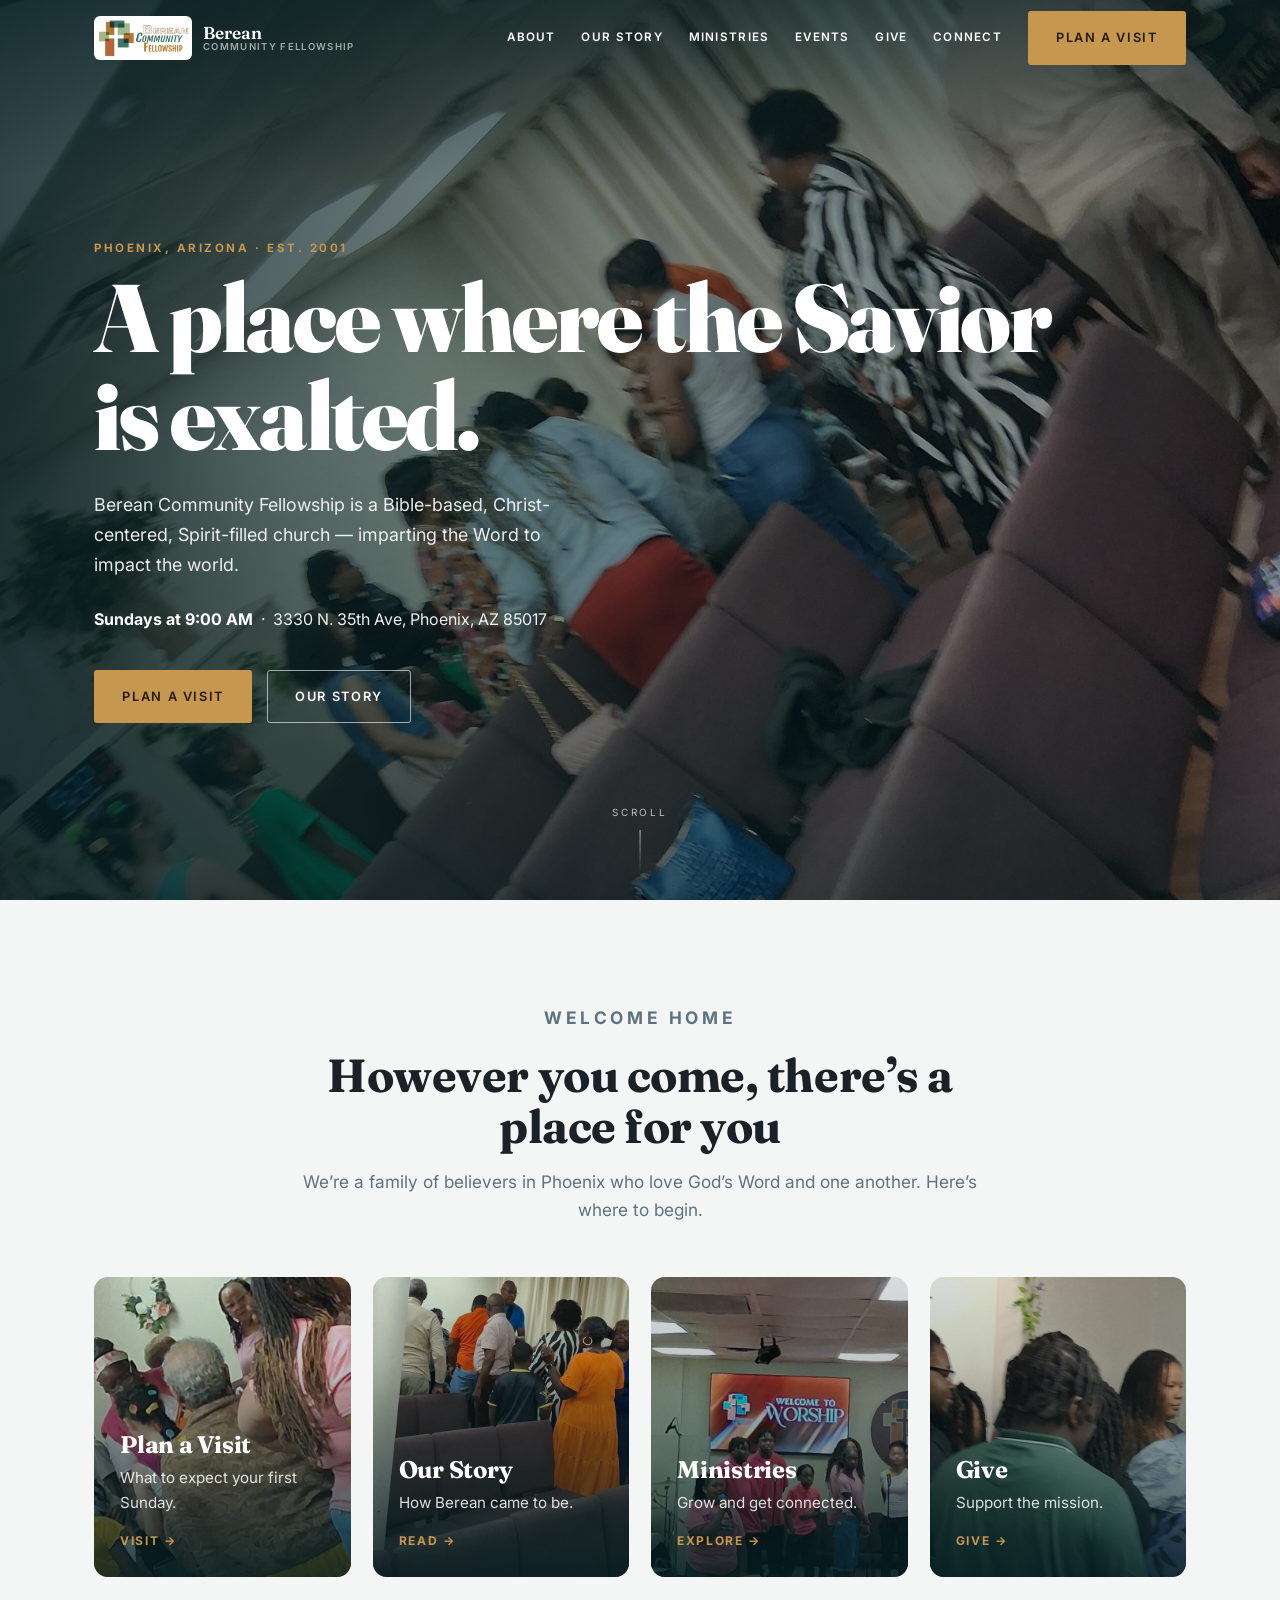
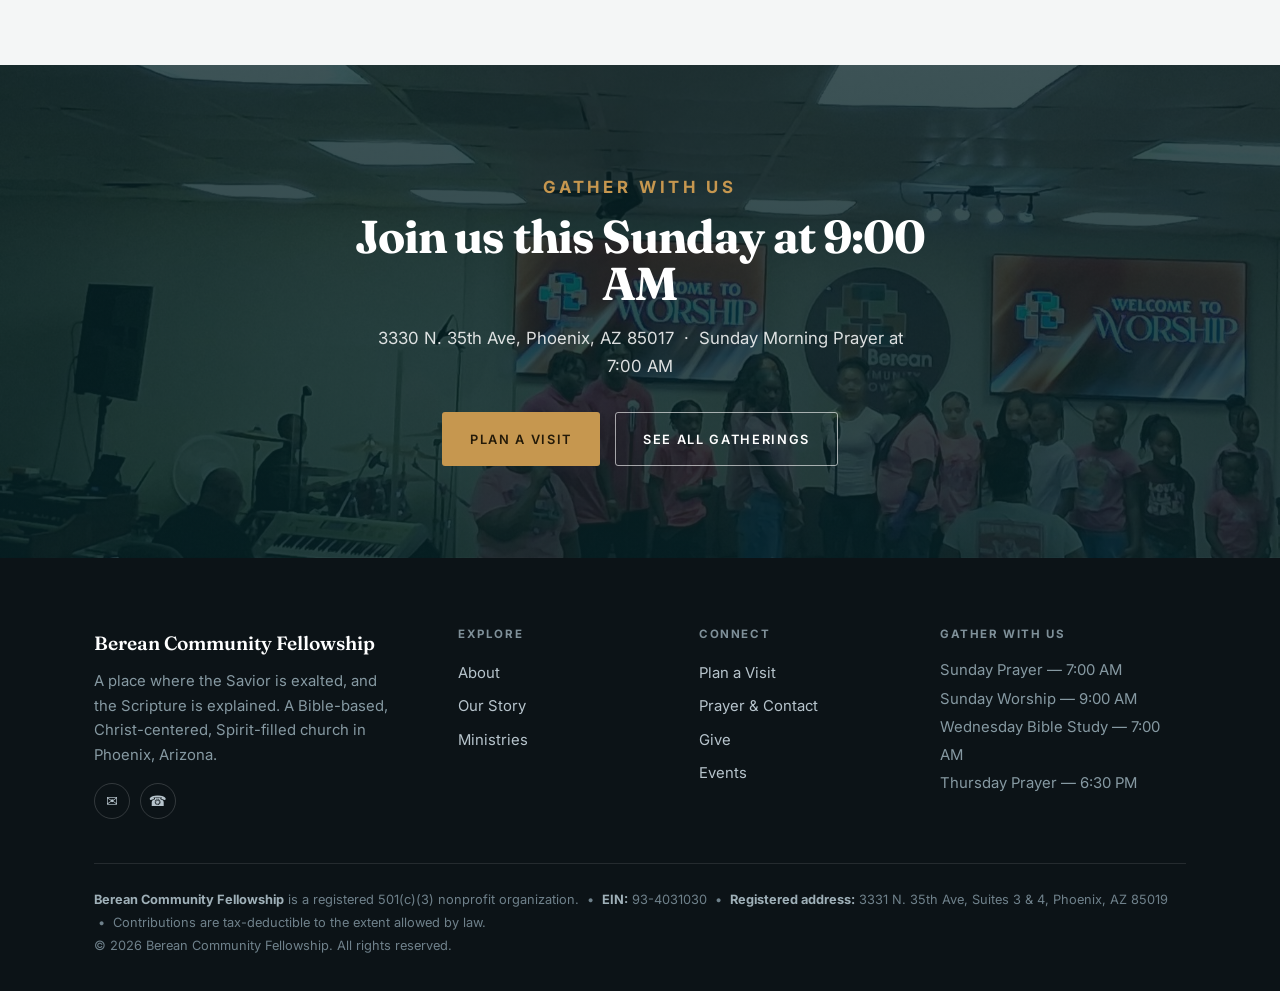
==== commit 1444da57: "Remove 'What We Believe' (Measured by Scripture) section + footer links" ====
--- a/index.html
+++ b/index.html
@@ -114,7 +114,6 @@
         <a href="about.html">About</a>
         <a href="story.html">Our Story</a>
         <a href="ministries.html">Ministries</a>
-        <a href="about.html#beliefs">What We Believe</a>
       </div>
       <div class="fcol">
         <h4>Connect</h4>
--- a/styles.css
+++ b/styles.css
@@ -137,6 +137,7 @@
 
 /* Leadership */
 .leader{text-align:center}
+.leader .pfp{width:100%;max-width:240px;aspect-ratio:1/1;object-fit:cover;object-position:center top;border-radius:14px;margin:0 auto 18px;display:block;box-shadow:0 10px 28px rgba(10,91,99,.12)}
 .leader .ava{width:92px;height:92px;border-radius:50%;margin:0 auto 16px;background:linear-gradient(135deg,var(--brand-soft),#fff);color:var(--brand-strong);display:flex;align-items:center;justify-content:center;font-family:var(--serif);font-weight:700;font-size:1.9rem;border:1px solid var(--border)}
 .leader b{display:block;font-family:var(--serif);font-size:1.2rem;font-weight:600}
 .leader .role{color:var(--accent);font-weight:700;font-size:.72rem;letter-spacing:.14em;text-transform:uppercase;margin-top:.3rem}
